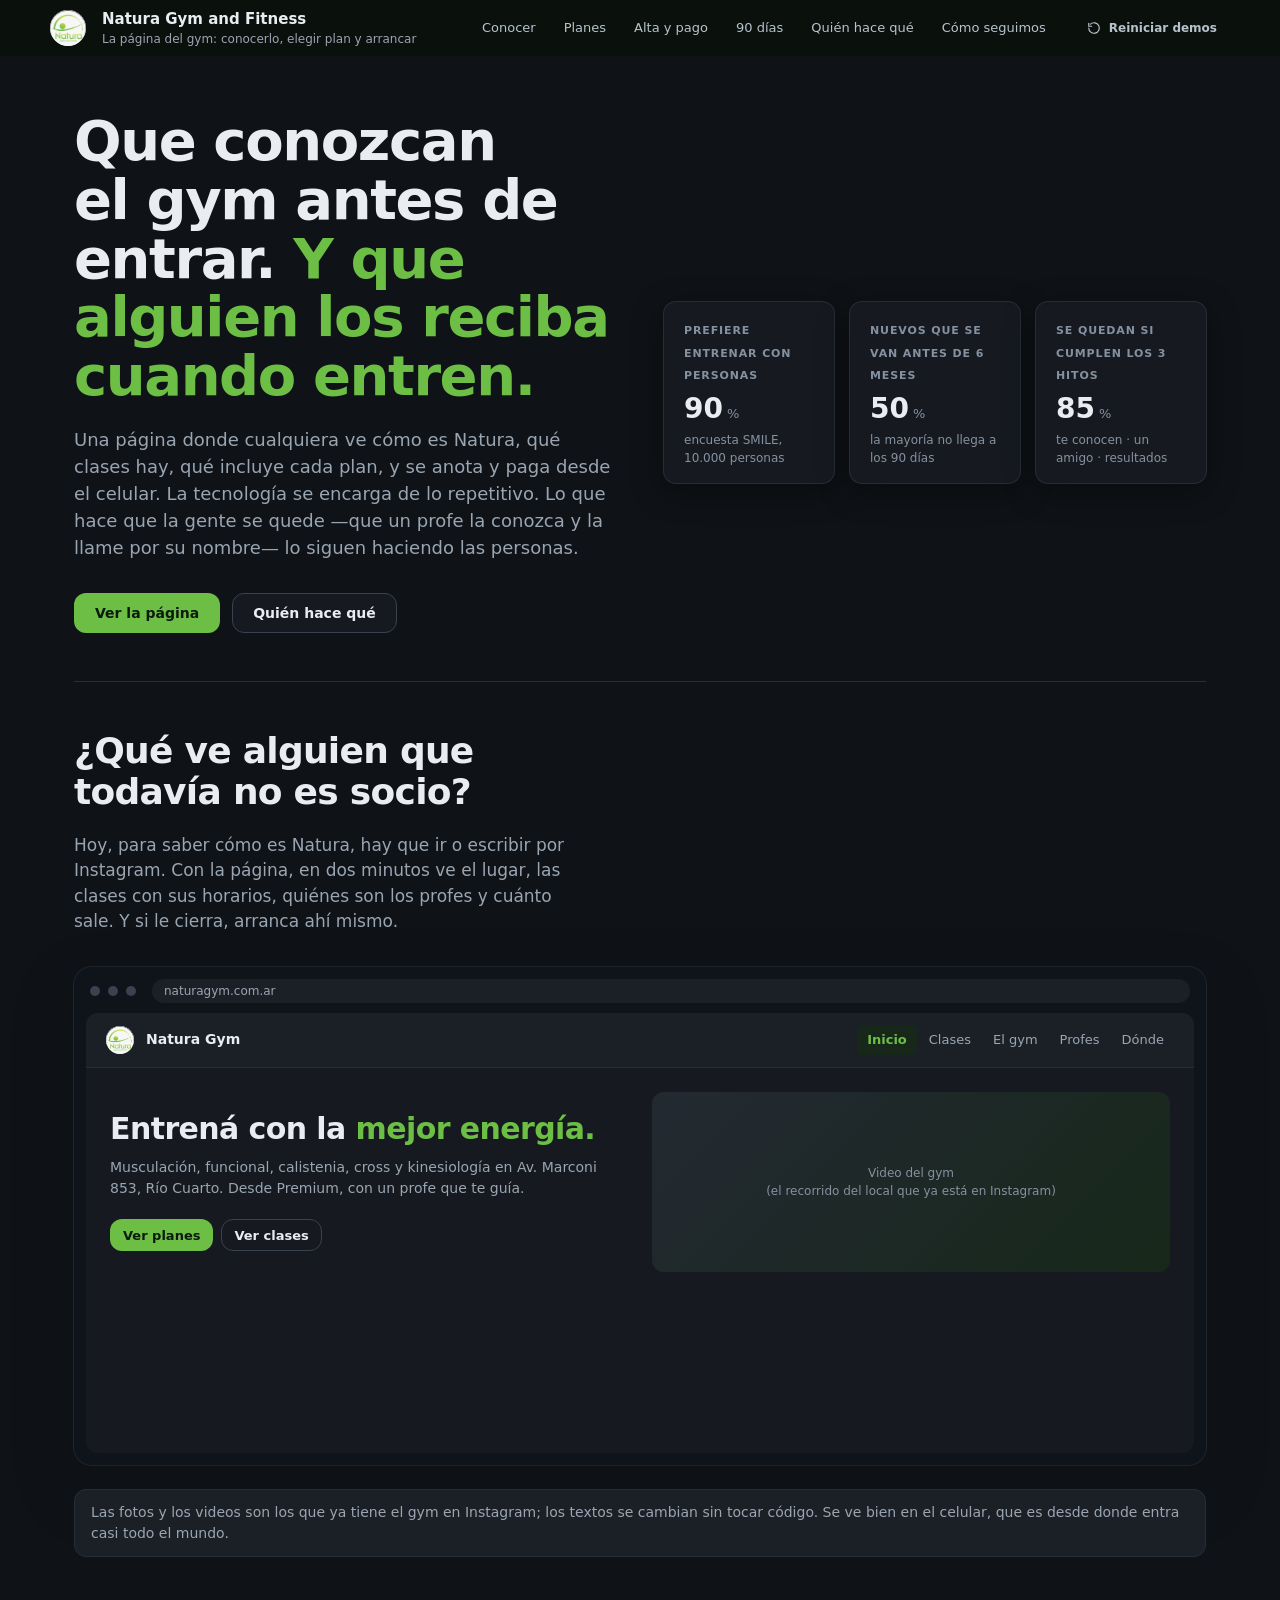
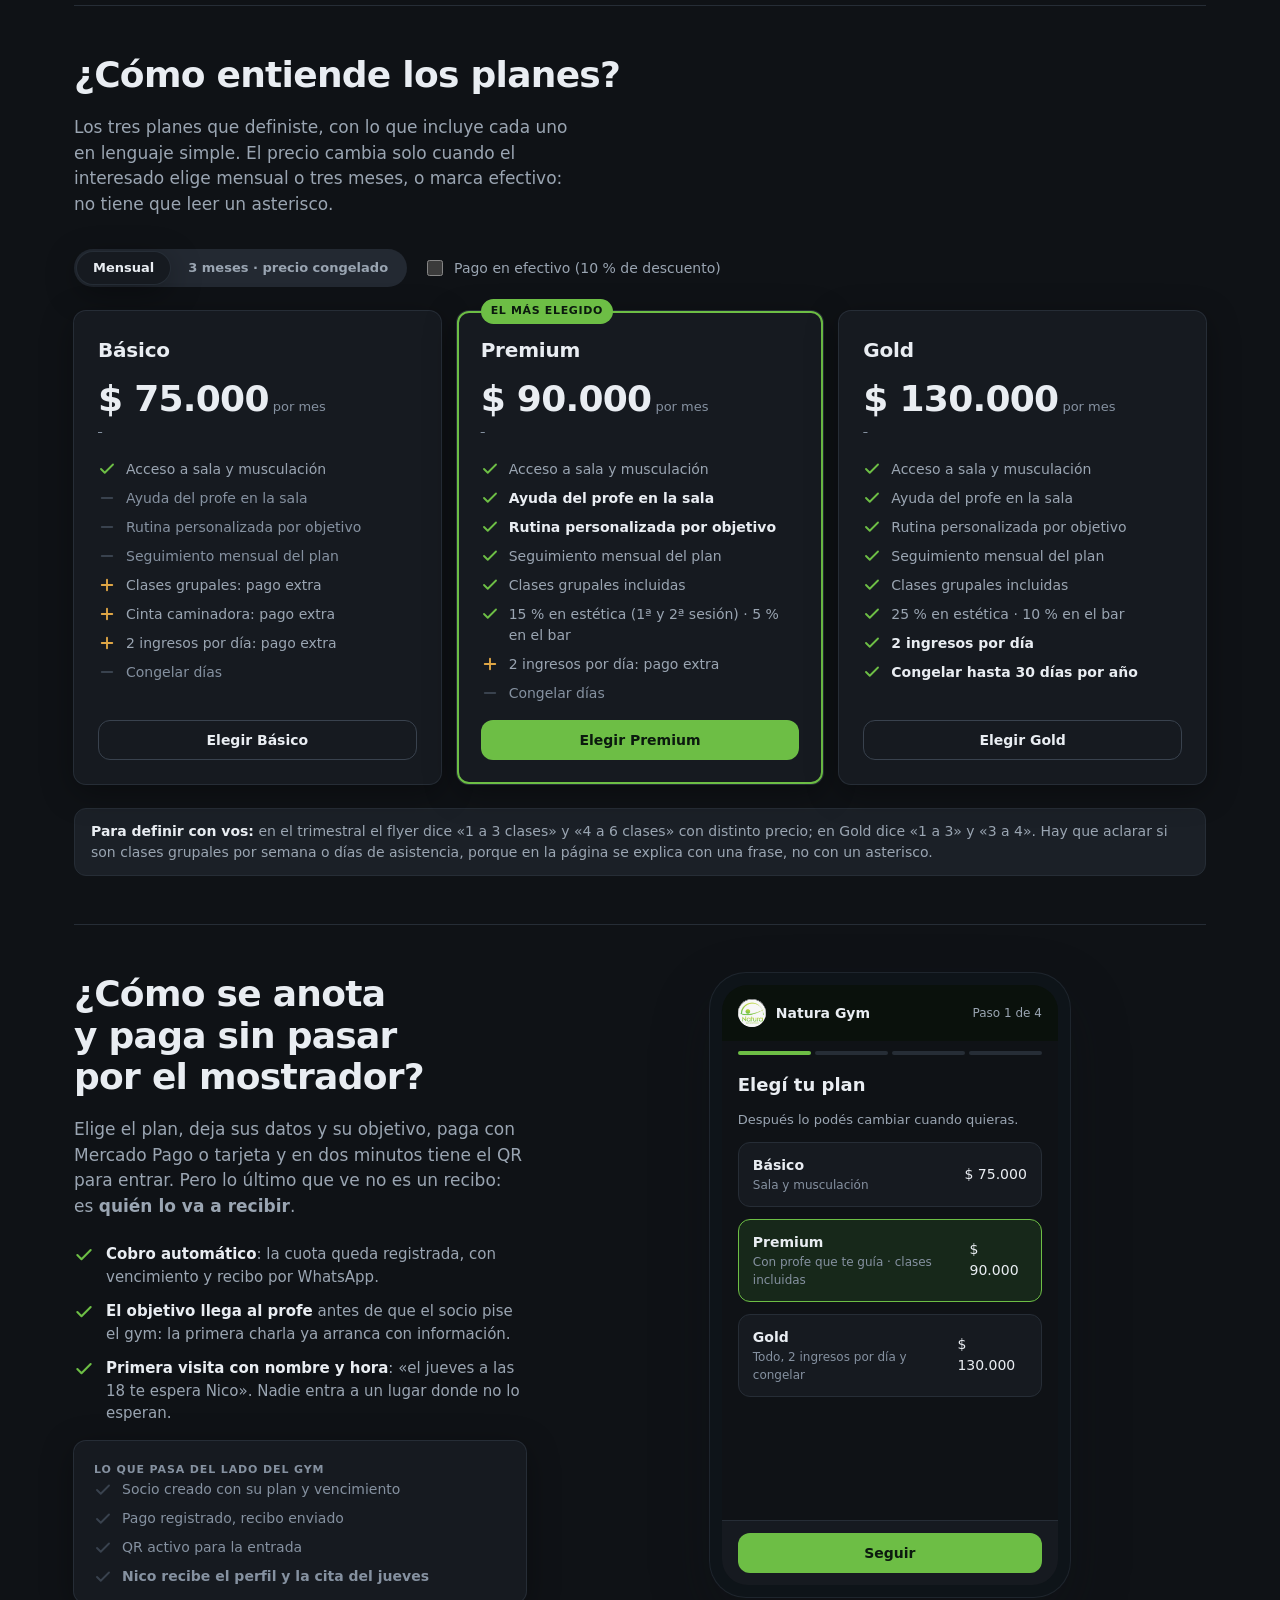
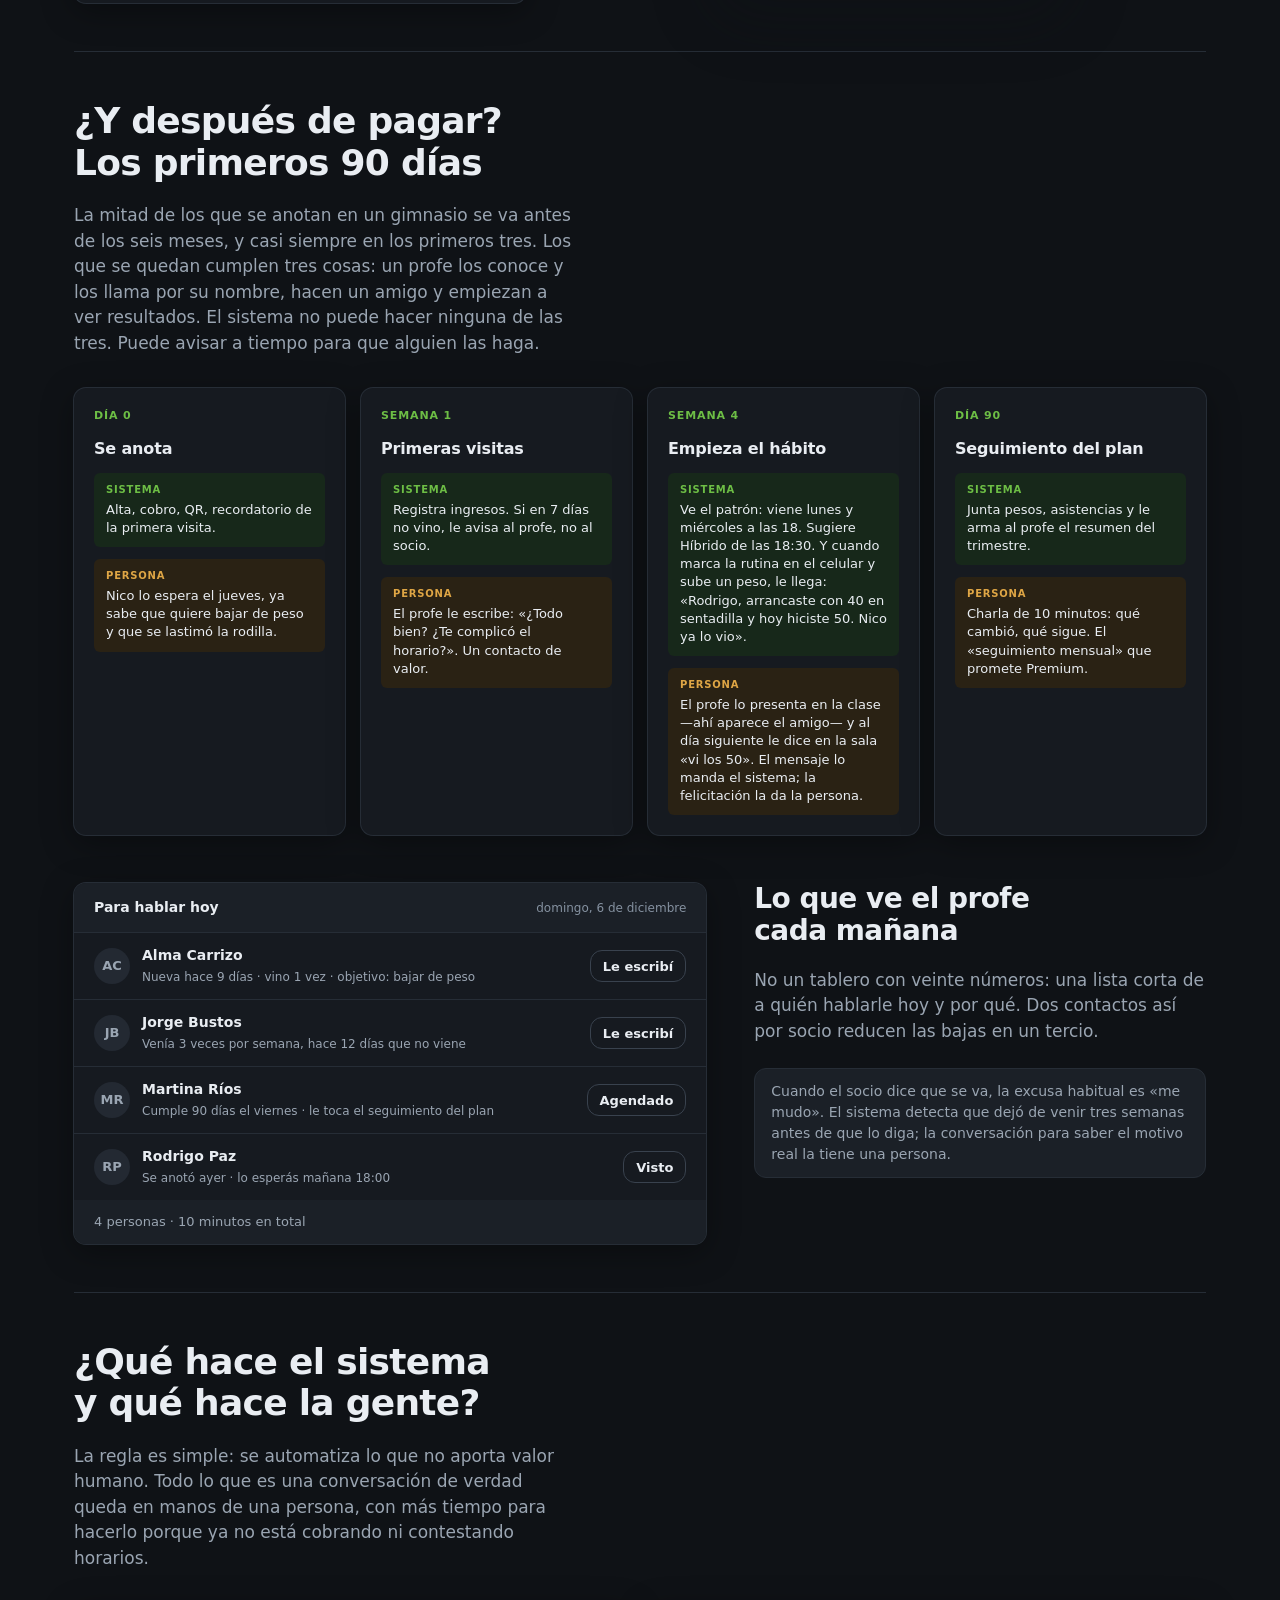
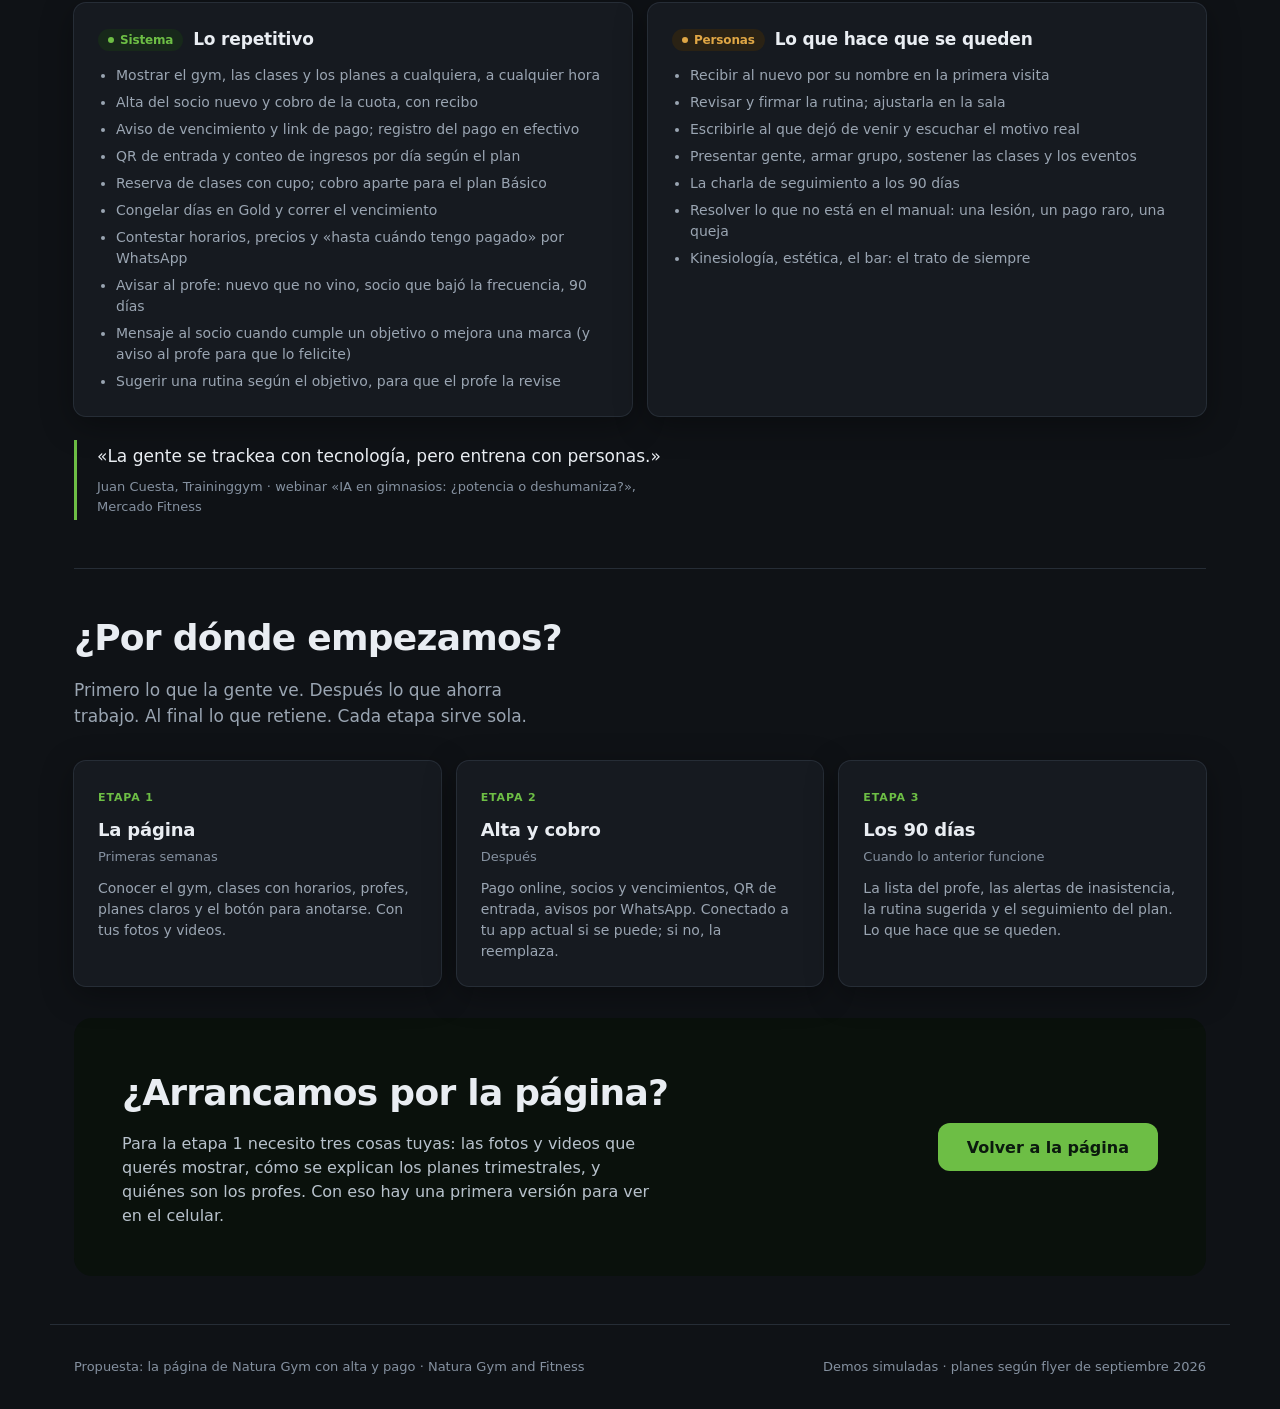
==== index.html @ 23d6705a "La página de Natura Gym Co-Authored-By: Claude Opus 5 <noreply@anthropic.com>" ====
﻿<!doctype html>
<html lang="es-AR">
<head>
<meta charset="utf-8">
<meta http-equiv="Content-Type" content="text/html; charset=utf-8">
<meta name="viewport" content="width=device-width,initial-scale=1">
<title>Natura Gym, la página</title>
<style>
:root{
  --fondo:#F3F5F7;--superficie:#FFFFFF;--superficie-2:#F8FAFB;--superficie-3:#EDF1F4;
  --borde:#E2E7EC;--borde-fuerte:#C8D1DA;
  --texto:#0E1419;--texto-2:#586371;--texto-3:#8A949F;
  --marca:#4E9E2A;--marca-fuerte:#3F8422;--sobre-marca:#FFFFFF;--marca-suave:#EAF4E3;
  --info:#245E9D;--info-suave:#E6EEF7;--alerta:#9A6508;--alerta-suave:#FBF2E1;--critico:#A93226;--critico-suave:#F9E7E5;
  --nav:#0F1A12;--nav-texto:#E9EDF2;
  --sombra:0 0 0 1px var(--borde),0 8px 32px rgba(14,20,25,.06);
  --r-chico:6px;--r:12px;--r-grande:18px;
  --fuente:"Segoe UI","Inter",system-ui,-apple-system,sans-serif;
  --mono:"Cascadia Code","Consolas",ui-monospace,monospace;
  --wa:#0B7A4A;--wa-burbuja:#DCF8C6;--wa-fondo:#ECE5DD;
  color-scheme:light;
}
@media (prefers-color-scheme:dark){:root:not([data-theme="light"]){
  --fondo:#0F1216;--superficie:#161A20;--superficie-2:#1B2027;--superficie-3:#232932;
  --borde:#262D36;--borde-fuerte:#39424E;--texto:#E9EDF2;--texto-2:#9AA5B2;--texto-3:#8591A0;
  --marca:#6DBE45;--marca-fuerte:#86CD60;--sobre-marca:#0B1A0E;--marca-suave:#17281A;--info:#5EA0E0;--info-suave:#152234;--alerta:#DFA645;--critico:#E0776D;
  --alerta-suave:#2A2214;--critico-suave:#2C1A18;--nav:#0A110C;
  --sombra:0 0 0 1px var(--borde),0 8px 32px rgba(0,0,0,.35);
  --wa-burbuja:#1F3A2A;--wa-fondo:#0B141A;color-scheme:dark;
}}
:root[data-theme="dark"]{
  --fondo:#0F1216;--superficie:#161A20;--superficie-2:#1B2027;--superficie-3:#232932;
  --borde:#262D36;--borde-fuerte:#39424E;--texto:#E9EDF2;--texto-2:#9AA5B2;--texto-3:#8591A0;
  --marca:#6DBE45;--marca-fuerte:#86CD60;--sobre-marca:#0B1A0E;--marca-suave:#17281A;--info:#5EA0E0;--info-suave:#152234;--alerta:#DFA645;--critico:#E0776D;
  --alerta-suave:#2A2214;--critico-suave:#2C1A18;--nav:#0A110C;
  --sombra:0 0 0 1px var(--borde),0 8px 32px rgba(0,0,0,.35);
  --wa-burbuja:#1F3A2A;--wa-fondo:#0B141A;color-scheme:dark;
}
*{box-sizing:border-box}
body{margin:0;background:var(--fondo);color:var(--texto);font:15px/1.5 var(--fuente);-webkit-font-smoothing:antialiased}
::selection{background:var(--marca-suave);color:var(--texto)}
*{scrollbar-width:thin;scrollbar-color:var(--borde-fuerte) transparent}
:focus-visible{outline:2px solid var(--marca);outline-offset:2px;border-radius:var(--r-chico)}
h1,h2,h3{margin:0;text-wrap:balance;letter-spacing:-.01em}
p{margin:0}
a{color:inherit}
button{font:inherit;color:inherit}
.num{font-variant-numeric:tabular-nums}
.rotulo{font-size:11px;font-weight:600;letter-spacing:.08em;text-transform:uppercase;color:var(--texto-3)}
@media(prefers-reduced-motion:reduce){*{transition:none!important;animation:none!important}}

/* ---- barra ---- */
.barra{position:sticky;top:env(safe-area-inset-top,0px);z-index:20;background:var(--nav);color:var(--nav-texto);padding:0 24px}
.barra-in{max-width:1180px;margin:0 auto;height:56px;display:flex;align-items:center;gap:16px}
.barra img{width:36px;height:36px;border-radius:999px;background:#fff}
.barra .quien{font-weight:600}
.barra .quien small{display:block;font-weight:400;font-size:12px;color:#9AA5B2}
.barra nav{margin-left:auto;display:flex;gap:4px}
.barra nav a{color:#B8C2CC;text-decoration:none;font-size:13px;padding:8px 12px;border-radius:var(--r-chico);transition:background 110ms,color 110ms}
.barra nav a:hover{background:rgba(255,255,255,.08);color:#fff}
.barra .reiniciar{height:32px;padding:0 12px;font-size:12px;color:#B8C2CC;margin-left:auto}
.barra nav+.reiniciar{margin-left:0}
.barra .reiniciar:hover{background:rgba(255,255,255,.08);color:#fff}
.barra .reiniciar svg{width:14px;height:14px}
@media(max-width:860px){.barra nav{display:none}}

/* ---- contenedor ---- */
.pagina{max-width:1180px;margin:0 auto;padding:0 24px}
@media(max-width:480px){.pagina{padding:0 16px}}
section{padding-block:48px;border-top:1px solid var(--borde)}
section:first-of-type{border-top:0}

/* ---- botones ---- */
.btn{display:inline-flex;align-items:center;justify-content:center;gap:8px;height:40px;padding:0 20px;border-radius:var(--r);font:600 14px var(--fuente);cursor:pointer;border:1px solid transparent;text-decoration:none;transition:background 110ms,border-color 110ms,transform 110ms}
.btn:active{transform:translateY(1px)}
.btn-primario{background:var(--marca);color:var(--sobre-marca)}
.btn-primario:hover{background:var(--marca-fuerte)}
.btn-secundario{background:var(--superficie);border-color:var(--borde-fuerte);color:var(--texto)}
.btn-secundario:hover{background:var(--superficie-3)}
.btn-secundario[aria-pressed="true"]{border-color:var(--marca);background:var(--marca-suave)}
.btn-fantasma{background:transparent;color:var(--texto-2)}
.btn-fantasma:hover{background:var(--superficie-3);color:var(--texto)}
.btn[disabled]{opacity:.5;cursor:not-allowed}
.btn svg{width:18px;height:18px}
.btn-chico{height:32px;padding:0 12px;font-size:13px}

/* ---- hero ---- */
.hero{display:grid;grid-template-columns:minmax(0,1fr) minmax(0,1fr);gap:48px;align-items:center;padding-block:56px 48px}
.hero h1{font-size:clamp(34px,4.6vw,56px);line-height:1.05;font-weight:700;letter-spacing:-.025em}
.hero h1 em{font-style:normal;color:var(--marca)}
.hero .bajada{font-size:18px;color:var(--texto-2);max-width:48ch;margin-top:20px}
.hero .acciones{display:flex;gap:12px;margin-top:32px;flex-wrap:wrap}
.kpis{display:grid;grid-template-columns:repeat(3,1fr);gap:16px;margin-top:40px}
.kpi{background:var(--superficie);border-radius:var(--r);box-shadow:var(--sombra);padding:16px 20px}
.kpi .v{font-size:28px;font-weight:600;line-height:1.1;margin-top:8px}
.kpi .v small{font-size:13px;font-weight:400;color:var(--texto-3);margin-left:4px}
.kpi .n{font-size:12px;color:var(--texto-3);margin-top:6px}
@media(max-width:980px){.hero{grid-template-columns:1fr}}
@media(max-width:560px){.kpis{grid-template-columns:1fr 1fr}.kpi:last-child{grid-column:1/-1}}

/* ---- pregunta / respuesta ---- */
.pregunta{display:grid;grid-template-columns:minmax(0,5fr) minmax(0,7fr);gap:48px;align-items:start}
.pregunta.invertida{grid-template-columns:minmax(0,7fr) minmax(0,5fr)}
.pregunta.invertida .texto{order:2}
.pregunta h2,.intro h2{font-size:clamp(26px,3vw,36px);line-height:1.15;font-weight:700;letter-spacing:-.02em}
.intro{max-width:60ch;margin-bottom:32px}
.pregunta .resp,.intro .resp{font-size:17px;color:var(--texto-2);margin-top:20px;max-width:46ch}
.pregunta .lista{list-style:none;padding:0;margin:24px 0 0;display:grid;gap:12px}
.pregunta .lista li{display:flex;gap:12px;align-items:flex-start;color:var(--texto-2);font-size:15px}
.pregunta .lista svg{flex:none;width:20px;height:20px;color:var(--marca);margin-top:2px}
.pregunta .lista b{color:var(--texto);font-weight:600}
.texto.sticky{position:sticky;top:80px}
.nota{margin-top:24px;padding:12px 16px;border-radius:var(--r);background:var(--superficie-2);border:1px solid var(--borde);font-size:14px;color:var(--texto-2)}
.nota b{color:var(--texto)}
@media(max-width:980px){.pregunta,.pregunta.invertida{grid-template-columns:1fr}.pregunta.invertida .texto{order:0}.texto.sticky{position:static}}

/* ---- badges ---- */
.badge{display:inline-flex;align-items:center;gap:6px;height:24px;padding:0 10px;border-radius:999px;font-size:12px;font-weight:600;white-space:nowrap}
.badge::before{content:"";width:6px;height:6px;border-radius:999px;background:currentColor}
.b-sistema{background:var(--marca-suave);color:var(--marca)}
.b-socio{background:var(--info-suave);color:var(--info)}
.b-profe{background:var(--superficie-3);color:var(--texto-2)}
.b-vos{background:var(--alerta-suave);color:var(--alerta)}

/* ---- tabla de tareas ---- */
.tareas{background:var(--superficie);border-radius:var(--r);box-shadow:var(--sombra);overflow:hidden}
.tareas table{width:100%;border-collapse:collapse;font-size:14px}
.tareas th{text-align:left;padding:12px 16px;background:var(--superficie-2);font-size:11px;font-weight:600;letter-spacing:.08em;text-transform:uppercase;color:var(--texto-3);border-bottom:1px solid var(--borde)}
.tareas td{padding:12px 16px;border-bottom:1px solid var(--borde);vertical-align:top}
.tareas tr:last-child td{border-bottom:0}
.tareas td:first-child{font-weight:600;color:var(--texto)}
.tareas td:first-child small{display:block;font-weight:400;color:var(--texto-3);font-size:12px;margin-top:2px}
.tareas td.como{color:var(--texto-2)}
.tareas tfoot td{background:var(--superficie-2);font-weight:600;color:var(--texto-2);font-size:13px}
.tareas tfoot .num{color:var(--marca);font-size:18px;margin-right:4px}
.leyenda{display:flex;flex-wrap:wrap;gap:8px;margin-top:16px}
@media(max-width:700px){.tareas .como{display:none}}

/* ---- tablet de la puerta ---- */
.tablet{background:#0E1419;border-radius:var(--r-grande);padding:14px;box-shadow:0 0 0 1px #1E252D,0 24px 60px rgba(14,20,25,.25);max-width:520px;margin:0 auto;width:100%}
.tablet .pant{background:var(--superficie);border-radius:var(--r);min-height:400px;display:flex;flex-direction:column;overflow:hidden}
.k-cab{display:flex;align-items:center;gap:12px;padding:16px 20px;border-bottom:1px solid var(--borde);background:var(--superficie-2)}
.k-cab img{width:32px;height:32px;border-radius:999px;background:#fff}
.k-cab b{font-size:14px}
.k-cab .hora{margin-left:auto;font-size:13px;color:var(--texto-3)}
.puerta{flex:1;display:flex;flex-direction:column;align-items:center;justify-content:center;text-align:center;padding:32px 24px;gap:12px;transition:background 180ms}
.puerta .ico{width:88px;height:88px;border-radius:999px;display:grid;place-items:center;background:var(--superficie-3);color:var(--texto-2);margin-bottom:8px}
.puerta .ico svg{width:40px;height:40px}
.puerta h3{font-size:24px;font-weight:600}
.puerta p{color:var(--texto-2);font-size:15px;max-width:34ch}
.puerta .estado{font-size:13px;font-weight:600;letter-spacing:.06em;text-transform:uppercase}
.puerta.ok{background:var(--marca-suave)}.puerta.ok .ico{background:var(--marca);color:var(--sobre-marca)}.puerta.ok .estado{color:var(--marca)}
.puerta.vencido{background:var(--alerta-suave)}.puerta.vencido .ico{background:var(--alerta);color:#fff}.puerta.vencido .estado{color:var(--alerta)}
.puerta.nuevo{background:var(--info-suave)}.puerta.nuevo .ico{background:var(--info);color:#fff}.puerta.nuevo .estado{color:var(--info)}
.puerta .qr{width:112px;height:112px;border-radius:var(--r-chico);background:#fff;padding:8px;box-shadow:var(--sombra)}
.puerta .qr svg{width:100%;height:100%;display:block}
.puerta .datos{display:flex;gap:16px;margin-top:8px;font-size:13px;color:var(--texto-2)}
.puerta .datos b{display:block;color:var(--texto);font-size:15px}
.simular{display:flex;flex-wrap:wrap;gap:8px;justify-content:center;margin-top:16px}
.simular .rotulo{width:100%;text-align:center;margin-bottom:4px}

/* ---- celular ---- */
.celu{width:100%;max-width:360px;margin:0 auto;background:#0E1419;border-radius:36px;padding:12px;box-shadow:0 0 0 1px #1E252D,0 24px 60px rgba(14,20,25,.25)}
.celu .pant{background:var(--wa-fondo);border-radius:26px;overflow:hidden;display:flex;flex-direction:column;height:560px}
.wa-cab{display:flex;align-items:center;gap:12px;padding:14px 16px;background:var(--wa);color:#fff}
.wa-cab img{width:36px;height:36px;border-radius:999px;background:#fff}
.wa-cab b{font-size:14px;display:block}
.wa-cab small{font-size:12px;opacity:.85}
.wa-chat{flex:1;overflow:auto;padding:16px 12px;display:flex;flex-direction:column;gap:8px;scroll-behavior:smooth}
.msg{max-width:84%;padding:8px 12px;border-radius:var(--r);font-size:14px;line-height:1.4;box-shadow:0 1px 1px rgba(0,0,0,.08);animation:entra 260ms ease-out;white-space:pre-line}
.msg.ellos{align-self:flex-start;background:var(--superficie);color:var(--texto);border-top-left-radius:4px}
.msg.yo{align-self:flex-end;background:var(--wa-burbuja);color:var(--texto);border-top-right-radius:4px}
.msg .hora{display:block;font-size:11px;color:var(--texto-3);text-align:right;margin-top:4px}
.msg .link{display:inline-block;margin-top:8px;padding:8px 12px;border-radius:var(--r-chico);background:var(--marca);color:var(--sobre-marca);font-weight:600;font-size:13px;text-decoration:none;cursor:pointer;border:0}
.msg .sistema{display:block;margin-top:8px;padding-top:8px;border-top:1px dashed var(--borde-fuerte);font-size:12px;color:var(--texto-3)}
.msg.fecha{align-self:center;background:var(--superficie-2);color:var(--texto-3);font-size:12px;padding:4px 10px;box-shadow:none}
.wa-pie{padding:12px;display:flex;flex-wrap:wrap;gap:6px;background:var(--superficie-2);border-top:1px solid var(--borde)}
.wa-pie .rotulo{width:100%}
.chip{height:30px;padding:0 12px;border-radius:999px;border:1px solid var(--borde-fuerte);background:var(--superficie);font-size:13px;cursor:pointer;transition:background 110ms,border-color 110ms}
.chip:hover{background:var(--superficie-3)}
.chip[disabled]{opacity:.45;cursor:default}
@keyframes entra{from{opacity:0;transform:translateY(6px)}to{opacity:1;transform:none}}
.escribiendo{align-self:flex-start;color:var(--texto-3);font-size:12px;padding:0 4px}

/* ---- panel "en el sistema" ---- */
.registro{margin-top:16px;background:var(--superficie);border-radius:var(--r);box-shadow:var(--sombra);padding:16px 20px;max-width:360px;margin-inline:auto}
.registro .rotulo{margin-bottom:8px}
.registro ul{list-style:none;margin:0;padding:0;display:grid;gap:8px;font-size:14px;color:var(--texto-3)}
.registro li{display:flex;gap:10px;align-items:center}
.registro li svg{width:18px;height:18px;flex:none;color:var(--borde-fuerte)}
.registro li.hecho{color:var(--texto)}
.registro li.hecho svg{color:var(--marca)}

/* ---- tarjetas ---- */
.tarjetas{display:grid;grid-template-columns:repeat(3,1fr);gap:16px}
.tarjeta{background:var(--superficie);border-radius:var(--r);box-shadow:var(--sombra);padding:24px;display:flex;flex-direction:column;gap:12px}
.tarjeta h3{font-size:17px;font-weight:600}
.tarjeta p{color:var(--texto-2);font-size:14px}
.tarjeta .rotulo{color:var(--marca)}
.tarjeta.recomendada{outline:2px solid var(--marca);outline-offset:-2px}
.tarjeta ul{margin:0;padding-left:18px;color:var(--texto-2);font-size:14px;display:grid;gap:6px}
@media(max-width:900px){.tarjetas{grid-template-columns:1fr}}

/* ---- alta (3 pasos) ---- */
.pasos{display:grid;grid-template-columns:repeat(3,1fr);gap:16px;counter-reset:paso}
.paso{background:var(--superficie);border-radius:var(--r);box-shadow:var(--sombra);padding:20px;position:relative}
.paso::before{counter-increment:paso;content:counter(paso);position:absolute;top:16px;right:16px;width:28px;height:28px;border-radius:999px;background:var(--marca-suave);color:var(--marca);font-weight:600;font-size:13px;display:grid;place-items:center}
.paso h3{font-size:16px;font-weight:600;padding-right:36px}
.paso p{color:var(--texto-2);font-size:14px;margin-top:8px}
.paso .mini{margin-top:16px;border:1px solid var(--borde);border-radius:var(--r-chico);background:var(--superficie-2);padding:12px;font-size:13px;display:grid;gap:6px}
.paso .campo{height:32px;border:1px solid var(--borde-fuerte);border-radius:var(--r-chico);background:var(--superficie);padding:0 10px;display:flex;align-items:center;color:var(--texto-3);font-size:12px}
.paso .campo b{color:var(--texto);font-weight:500}
.paso .opcion{display:flex;justify-content:space-between;padding:8px 10px;border:1px solid var(--borde);border-radius:var(--r-chico);background:var(--superficie)}
.paso .opcion.sel{border-color:var(--marca);background:var(--marca-suave)}
@media(max-width:900px){.pasos{grid-template-columns:1fr}}

/* ---- persona / dudas ---- */
.dos{display:grid;grid-template-columns:1fr 1fr;gap:16px}
.dos .tarjeta ul{padding-left:0;list-style:none}
.dos .tarjeta li{display:flex;gap:10px}
.dos .tarjeta li svg{width:18px;height:18px;flex:none;margin-top:2px}
.dos .tarjeta.si li svg{color:var(--marca)}
.dos .tarjeta.no li svg{color:var(--texto-3)}
.dudas{display:grid;grid-template-columns:repeat(2,1fr);gap:16px}
.duda{background:var(--superficie);border-radius:var(--r);box-shadow:var(--sombra);padding:20px 24px}
.duda h3{font-size:16px;font-weight:600}
.duda p{color:var(--texto-2);font-size:14px;margin-top:8px}
@media(max-width:800px){.dos,.dudas{grid-template-columns:1fr}}

/* ---- etapas + cierre ---- */
.etapas{display:grid;grid-template-columns:repeat(3,1fr);gap:16px}
.etapa{background:var(--superficie);border-radius:var(--r);box-shadow:var(--sombra);padding:24px}
.etapa .rotulo{color:var(--marca)}
.etapa h3{font-size:18px;font-weight:600;margin-top:8px}
.etapa .cuando{font-size:13px;color:var(--texto-3);margin-top:4px}
.etapa p{color:var(--texto-2);font-size:14px;margin-top:12px}
.cierre{margin-top:32px;background:var(--nav);color:var(--nav-texto);border-radius:var(--r-grande);padding:48px;display:grid;grid-template-columns:minmax(0,1fr) auto;gap:32px;align-items:center}
.cierre h2{font-size:clamp(26px,3vw,36px);font-weight:700;letter-spacing:-.02em}
.cierre p{color:#B8C2CC;margin-top:12px;max-width:52ch;font-size:16px}
.cierre .btn-primario{height:48px;padding:0 28px;font-size:16px}
@media(max-width:900px){.etapas{grid-template-columns:1fr}.cierre{grid-template-columns:1fr;padding:32px}}

footer.pagina{padding-block:32px;color:var(--texto-3);font-size:13px;display:flex;justify-content:space-between;flex-wrap:wrap;gap:8px;border-top:1px solid var(--borde)}

/* ---- navegador simulado ---- */
.nav-mock{background:#0E1419;border-radius:var(--r-grande);padding:12px;box-shadow:0 0 0 1px #1E252D,0 24px 60px rgba(14,20,25,.25)}
.nav-mock .barra-url{display:flex;align-items:center;gap:8px;padding:0 4px 10px}
.nav-mock .barra-url i{width:10px;height:10px;border-radius:999px;background:#39424E;display:block}
.nav-mock .barra-url span{margin-left:8px;flex:1;height:24px;border-radius:999px;background:#1B2027;color:#9AA5B2;font-size:12px;display:flex;align-items:center;padding:0 12px}
.nav-mock .pant{background:var(--superficie);border-radius:var(--r);overflow:hidden;min-height:440px;display:flex;flex-direction:column}
.sitio-cab{display:flex;align-items:center;gap:12px;padding:12px 20px;border-bottom:1px solid var(--borde);background:var(--superficie-2)}
.sitio-cab img{width:28px;height:28px;border-radius:999px;background:#fff}
.sitio-cab b{font-size:14px}
.sitio-cab .tabs{margin-left:auto;display:flex;gap:2px}
.sitio-cab .tabs button{height:30px;padding:0 10px;border:0;background:transparent;border-radius:var(--r-chico);font-size:13px;color:var(--texto-2);cursor:pointer;transition:background 110ms,color 110ms}
.sitio-cab .tabs button:hover{background:var(--superficie-3)}
.sitio-cab .tabs button[aria-selected="true"]{background:var(--marca-suave);color:var(--marca);font-weight:600}
.sitio-cuerpo{flex:1;padding:24px}
.sitio-cuerpo>[hidden]{display:none}
.s-portada{display:grid;grid-template-columns:minmax(0,1fr) minmax(0,1fr);gap:24px;align-items:center;height:100%}
.s-portada h3{font-size:30px;line-height:1.1;font-weight:700;letter-spacing:-.02em}
.s-portada h3 em{font-style:normal;color:var(--marca)}
.s-portada p{color:var(--texto-2);font-size:14px;margin-top:12px}
.s-portada .acc{display:flex;gap:8px;margin-top:20px;flex-wrap:wrap}
.foto{border-radius:var(--r);background:linear-gradient(135deg,var(--superficie-3),var(--marca-suave));min-height:180px;display:grid;place-items:center;color:var(--texto-3);font-size:12px;text-align:center;padding:16px}
.foto.chica{min-height:110px}
.s-grilla{display:grid;grid-template-columns:repeat(3,1fr);gap:12px}
.s-clase{background:var(--superficie-2);border:1px solid var(--borde);border-radius:var(--r);padding:12px}
.s-clase b{display:block;font-size:14px}
.s-clase small{display:block;color:var(--texto-3);font-size:12px;margin-top:4px}
.s-clase .foto{margin-bottom:10px}
.s-equipo{display:grid;grid-template-columns:repeat(3,1fr);gap:12px}
.s-equipo .p{display:flex;gap:12px;align-items:center;background:var(--superficie-2);border:1px solid var(--borde);border-radius:var(--r);padding:12px}
.s-equipo .p i{width:44px;height:44px;border-radius:999px;background:var(--marca-suave);color:var(--marca);display:grid;place-items:center;font-weight:700;font-style:normal;flex:none}
.s-equipo .p b{display:block;font-size:14px}.s-equipo .p small{color:var(--texto-3);font-size:12px}
.s-contacto{display:grid;grid-template-columns:1fr 1fr;gap:16px}
.s-contacto .foto{min-height:160px}
.s-contacto dl{margin:0;display:grid;grid-template-columns:auto 1fr;gap:8px 12px;font-size:14px}
.s-contacto dt{color:var(--texto-3)}.s-contacto dd{margin:0}
@media(max-width:700px){.s-portada,.s-grilla,.s-equipo,.s-contacto{grid-template-columns:1fr}}

/* ---- planes ---- */
.planes{display:grid;grid-template-columns:repeat(3,1fr);gap:16px}
.plan{background:var(--superficie);border-radius:var(--r);box-shadow:var(--sombra);padding:24px;display:flex;flex-direction:column;gap:16px;position:relative}
.plan.elegido{outline:2px solid var(--marca);outline-offset:-2px}
.plan .etq{position:absolute;top:-12px;left:24px;background:var(--marca);color:var(--sobre-marca);font-size:11px;font-weight:600;letter-spacing:.06em;text-transform:uppercase;padding:4px 10px;border-radius:999px}
.plan h3{font-size:20px;font-weight:600}
.plan .precio{font-size:36px;font-weight:600;line-height:1;letter-spacing:-.02em}
.plan .precio small{font-size:13px;font-weight:400;color:var(--texto-3);margin-left:4px;letter-spacing:0}
.plan .tachado{font-size:13px;color:var(--texto-3);text-decoration:line-through;margin-top:6px;min-height:20px}
.plan ul{list-style:none;margin:0;padding:0;display:grid;gap:8px;font-size:14px;color:var(--texto-2)}
.plan li{display:flex;gap:10px;align-items:flex-start}
.plan li svg{width:18px;height:18px;flex:none;margin-top:1px;color:var(--marca)}
.plan li.no{color:var(--texto-3)}.plan li.no svg{color:var(--borde-fuerte)}
.plan li.extra svg{color:var(--alerta)}
.plan li b{color:var(--texto);font-weight:600}
.plan .btn{margin-top:auto}
.seg{display:inline-flex;background:var(--superficie-3);border-radius:999px;padding:3px;gap:2px}
.seg button{height:32px;padding:0 16px;border:0;border-radius:999px;background:transparent;font-size:13px;font-weight:600;color:var(--texto-2);cursor:pointer;transition:background 110ms,color 110ms}
.seg button[aria-pressed="true"]{background:var(--superficie);color:var(--texto);box-shadow:var(--sombra)}
.planes-ctl{display:flex;gap:16px;align-items:center;flex-wrap:wrap;margin-bottom:24px}
.check{display:inline-flex;gap:8px;align-items:center;font-size:14px;color:var(--texto-2);cursor:pointer}
.check input{accent-color:var(--marca);width:16px;height:16px}
@media(max-width:900px){.planes{grid-template-columns:1fr}}

/* ---- alta en el celular ---- */
.celu .pant.app{background:var(--fondo);height:600px}
.app-cab{display:flex;align-items:center;gap:10px;padding:14px 16px;background:var(--nav);color:var(--nav-texto)}
.app-cab img{width:28px;height:28px;border-radius:999px;background:#fff}
.app-cab b{font-size:14px}
.app-cab small{margin-left:auto;font-size:12px;color:#9AA5B2}
.app-cuerpo{flex:1;overflow:auto;padding:16px;display:flex;flex-direction:column;gap:12px}
.app-cuerpo h4{font-size:18px;font-weight:600;margin:0}
.app-cuerpo p{font-size:13px;color:var(--texto-2)}
.app-cuerpo .opcion{display:flex;justify-content:space-between;align-items:center;padding:12px 14px;border:1px solid var(--borde);border-radius:var(--r);background:var(--superficie);cursor:pointer;font-size:14px;transition:border-color 110ms,background 110ms}
.app-cuerpo .opcion:hover{background:var(--superficie-3)}
.app-cuerpo .opcion.sel{border-color:var(--marca);background:var(--marca-suave)}
.app-cuerpo .opcion b{font-weight:600}
.app-cuerpo .opcion small{color:var(--texto-3);font-size:12px;display:block}
.app-cuerpo .campo{height:40px;border:1px solid var(--borde-fuerte);border-radius:var(--r-chico);background:var(--superficie);padding:0 12px;display:flex;align-items:center;font-size:14px;color:var(--texto)}
.app-cuerpo .campo span{color:var(--texto-3)}
.app-cuerpo .rotulo{margin-top:4px}
.app-pie{padding:12px 16px;background:var(--superficie);border-top:1px solid var(--borde);display:flex;gap:8px}
.app-pie .btn{flex:1}
.app-progreso{display:flex;gap:4px;padding:10px 16px 0;background:var(--fondo)}
.app-progreso i{flex:1;height:4px;border-radius:999px;background:var(--borde)}
.app-progreso i.on{background:var(--marca)}
.listo{text-align:center;display:flex;flex-direction:column;align-items:center;gap:12px;padding-top:12px}
.listo .ico{width:72px;height:72px;border-radius:999px;background:var(--marca);color:var(--sobre-marca);display:grid;place-items:center}
.listo .ico svg{width:34px;height:34px}
.listo .qr{width:120px;height:120px;border-radius:var(--r-chico);background:#fff;padding:8px;box-shadow:var(--sombra)}
.listo .qr svg{width:100%;height:100%;display:block}
.listo .persona{display:flex;gap:12px;align-items:center;text-align:left;background:var(--superficie);border-radius:var(--r);box-shadow:var(--sombra);padding:12px 14px;width:100%}
.listo .persona i{width:40px;height:40px;border-radius:999px;background:var(--marca-suave);color:var(--marca);display:grid;place-items:center;font-weight:700;font-style:normal;flex:none}
.listo .persona b{display:block;font-size:14px}.listo .persona small{font-size:12px;color:var(--texto-2)}

/* ---- 90 días ---- */
.linea90{display:grid;grid-template-columns:repeat(4,1fr);gap:16px;position:relative}
.hito{background:var(--superficie);border-radius:var(--r);box-shadow:var(--sombra);padding:20px;display:flex;flex-direction:column;gap:12px}
.hito .dia{font-size:11px;font-weight:600;letter-spacing:.08em;text-transform:uppercase;color:var(--marca)}
.hito h3{font-size:16px;font-weight:600}
.hito .bloque{border-radius:var(--r-chico);padding:10px 12px;font-size:13px;line-height:1.4}
.hito .bloque .rotulo{display:block;margin-bottom:4px;font-size:10px}
.hito .sis{background:var(--marca-suave);color:var(--texto)}.hito .sis .rotulo{color:var(--marca)}
.hito .hum{background:var(--alerta-suave);color:var(--texto)}.hito .hum .rotulo{color:var(--alerta)}
@media(max-width:1000px){.linea90{grid-template-columns:1fr 1fr}}
@media(max-width:600px){.linea90{grid-template-columns:1fr}}

/* ---- lista del profe ---- */
.profe-lista{background:var(--superficie);border-radius:var(--r);box-shadow:var(--sombra);overflow:hidden}
.profe-lista .cab{padding:14px 20px;border-bottom:1px solid var(--borde);background:var(--superficie-2);display:flex;align-items:center;gap:12px}
.profe-lista .cab b{font-size:14px}
.profe-lista .cab small{margin-left:auto;font-size:12px;color:var(--texto-3)}
.profe-lista ul{list-style:none;margin:0;padding:0}
.profe-lista li{display:flex;gap:12px;align-items:center;padding:12px 20px;border-bottom:1px solid var(--borde);font-size:14px}
.profe-lista li:last-child{border-bottom:0}
.profe-lista li i{width:36px;height:36px;border-radius:999px;background:var(--superficie-3);color:var(--texto-2);display:grid;place-items:center;font-weight:600;font-style:normal;flex:none;font-size:13px}
.profe-lista li .q{flex:1}
.profe-lista li .q b{display:block}
.profe-lista li .q small{color:var(--texto-2);font-size:12px}
.profe-lista li .btn-chico{flex:none}
.profe-lista li.hecho{opacity:.55}
.profe-lista li.hecho .btn-chico{visibility:hidden}
.profe-lista .pie{padding:12px 20px;background:var(--superficie-2);font-size:13px;color:var(--texto-2)}

/* ---- comparación humano / sistema ---- */
.reparto{display:grid;grid-template-columns:1fr 1fr;gap:16px}
.reparto .tarjeta h3{display:flex;gap:10px;align-items:center}
.reparto .tarjeta h3 .badge{height:22px}
@media(max-width:800px){.reparto{grid-template-columns:1fr}}
.cita{border-left:3px solid var(--marca);padding:4px 0 4px 20px;margin-top:24px;font-size:17px;color:var(--texto);max-width:56ch}
.cita small{display:block;font-size:13px;color:var(--texto-3);margin-top:8px}

/* ---- celular (≤ 700) ---- */
@media(max-width:700px){
  .barra{padding:0 16px}
  .barra .quien small{display:none}
  .barra .reiniciar span{display:none}
  .hero{padding-block:32px 24px;gap:24px}
  .hero .bajada{font-size:16px}
  .kpis{margin-top:0}
  .kpi .v{font-size:24px}
  section{padding-block:32px}
  .pregunta,.pregunta.invertida{gap:24px}
  .nav-mock{padding:8px;border-radius:var(--r)}
  .nav-mock .barra-url{display:none}
  .sitio-cab{padding:10px 12px;flex-wrap:wrap;gap:8px}
  .sitio-cab .tabs{margin-left:0;width:100%;overflow-x:auto;scrollbar-width:none;-webkit-overflow-scrolling:touch}
  .sitio-cab .tabs::-webkit-scrollbar{display:none}
  .sitio-cab .tabs button{flex:none}
  .sitio-cuerpo{padding:16px}
  .s-portada h3{font-size:24px}
  .planes-ctl{gap:12px}
  .seg button{padding:0 12px;font-size:12px}
  .plan .precio{font-size:30px}
  .celu{max-width:100%;border-radius:24px;padding:8px}
  .celu .pant.app{height:520px;border-radius:18px}
  .profe-lista li{flex-wrap:wrap}
  .profe-lista li .q{min-width:0;flex:1 1 160px}
  .profe-lista li .q small{white-space:normal}
  .cita{font-size:15px}
  .cierre{padding:24px}
  .cierre .btn-primario{width:100%}
}
</style>
</head>
<body>

<header class="barra">
  <div class="barra-in">
    <img id="logo" src="[data-uri]" alt="">
    <div class="quien">Natura Gym and Fitness<small>La página del gym: conocerlo, elegir plan y arrancar</small></div>
    <nav>
      <a href="#conocer">Conocer</a><a href="#planes">Planes</a><a href="#alta">Alta y pago</a><a href="#dias">90 días</a><a href="#reparto">Quién hace qué</a><a href="#seguimos">Cómo seguimos</a>
    </nav>
    <button class="btn btn-fantasma reiniciar" id="reiniciar" type="button" title="Vuelve todas las demos al inicio">
      <svg viewBox="0 0 24 24" fill="none" stroke="currentColor" stroke-width="2" stroke-linecap="round" stroke-linejoin="round"><path d="M3 12a9 9 0 1 0 3-6.7"/><path d="M3 4v5h5"/></svg>
      <span>Reiniciar demos</span>
    </button>
  </div>
</header>

<main class="pagina">

<!-- ================= PORTADA ================= -->
<section class="hero">
  <div>
    <h1>Que conozcan el gym antes de entrar. <em>Y que alguien los reciba cuando entren.</em></h1>
    <p class="bajada">Una página donde cualquiera ve cómo es Natura, qué clases hay, qué incluye cada plan, y se anota y paga desde el celular. La tecnología se encarga de lo repetitivo. Lo que hace que la gente se quede —que un profe la conozca y la llame por su nombre— lo siguen haciendo las personas.</p>
    <div class="acciones">
      <a class="btn btn-primario" href="#conocer">Ver la página</a>
      <a class="btn btn-secundario" href="#reparto">Quién hace qué</a>
    </div>
  </div>
  <div class="kpis">
    <div class="kpi"><span class="rotulo">Prefiere entrenar con personas</span><div class="v num">90<small>%</small></div><div class="n">encuesta SMILE, 10.000 personas</div></div>
    <div class="kpi"><span class="rotulo">Nuevos que se van antes de 6 meses</span><div class="v num">50<small>%</small></div><div class="n">la mayoría no llega a los 90 días</div></div>
    <div class="kpi"><span class="rotulo">Se quedan si cumplen los 3 hitos</span><div class="v num">85<small>%</small></div><div class="n">te conocen · un amigo · resultados</div></div>
  </div>
</section>

<!-- ================= CONOCER ================= -->
<section id="conocer">
  <div class="intro">
    <h2>¿Qué ve alguien que todavía no es socio?</h2>
    <p class="resp">Hoy, para saber cómo es Natura, hay que ir o escribir por Instagram. Con la página, en dos minutos ve el lugar, las clases con sus horarios, quiénes son los profes y cuánto sale. Y si le cierra, arranca ahí mismo.</p>
  </div>
  <div class="nav-mock">
    <div class="barra-url"><i></i><i></i><i></i><span>naturagym.com.ar</span></div>
    <div class="pant">
      <div class="sitio-cab">
        <img class="logo-copia" alt=""><b>Natura Gym</b>
        <div class="tabs" role="tablist">
          <button role="tab" data-tab="inicio" aria-selected="true">Inicio</button>
          <button role="tab" data-tab="clases">Clases</button>
          <button role="tab" data-tab="gym">El gym</button>
          <button role="tab" data-tab="equipo">Profes</button>
          <button role="tab" data-tab="contacto">Dónde</button>
        </div>
      </div>
      <div class="sitio-cuerpo">
        <div data-panel="inicio">
          <div class="s-portada">
            <div>
              <h3>Entrená con la <em>mejor energía.</em></h3>
              <p>Musculación, funcional, calistenia, cross y kinesiología en Av. Marconi 853, Río Cuarto. Desde Premium, con un profe que te guía.</p>
              <div class="acc"><a class="btn btn-primario btn-chico" href="#planes">Ver planes</a><button class="btn btn-secundario btn-chico" data-ir="clases" type="button">Ver clases</button></div>
            </div>
            <div class="foto">Video del gym<br>(el recorrido del local que ya está en Instagram)</div>
          </div>
        </div>
        <div data-panel="clases" hidden>
          <div class="s-grilla">
            <div class="s-clase"><div class="foto chica">reel de la clase</div><b>Cross Training</b><small>Lun · Mié · Vie · 06:30 y 18:00</small></div>
            <div class="s-clase"><div class="foto chica">reel de la clase</div><b>Calistenia</b><small>Todos los días · 09:30, 14:30, 16:00 y 18:00</small></div>
            <div class="s-clase"><div class="foto chica">reel de la clase</div><b>Natura Senior</b><small>Mar · Jue · 10:00</small></div>
            <div class="s-clase"><div class="foto chica">reel de la clase</div><b>Cross Funcional</b><small>Lun · Mié · Vie · 17:30</small></div>
            <div class="s-clase"><div class="foto chica">reel de la clase</div><b>Híbrido</b><small>Lun · Mié · Vie · 18:30</small></div>
            <div class="s-clase"><div class="foto chica">reel de la clase</div><b>Aero Box</b><small>Lun · Mié · Vie · 19:30 · recreativo</small></div>
          </div>
        </div>
        <div data-panel="gym" hidden>
          <div class="s-grilla">
            <div class="foto">Sala de musculación</div>
            <div class="foto">Sala de funcional</div>
            <div class="foto">Recepción y bar</div>
            <div class="foto">Kinesiología</div>
            <div class="foto">Estética</div>
            <div class="foto">Martes Comunidad · Natura Fest</div>
          </div>
        </div>
        <div data-panel="equipo" hidden>
          <div class="s-equipo">
            <div class="p"><i>N</i><div><b>Nico</b><small>Musculación y fuerza · te arma la rutina</small></div></div>
            <div class="p"><i>L</i><div><b>Lucía</b><small>Funcional y Aero Box</small></div></div>
            <div class="p"><i>M</i><div><b>Matías</b><small>Cross Training y Calistenia</small></div></div>
            <div class="p"><i>V</i><div><b>Valeria</b><small>Natura Senior</small></div></div>
            <div class="p"><i>K</i><div><b>Kinesiología</b><small>Turnos al 358 413 5318</small></div></div>
            <div class="p"><i>+</i><div><b>Y el dueño</b><small>que está en el gym todos los días</small></div></div>
          </div>
          <p class="nota" style="margin-top:16px">Nombres de ejemplo. La idea es que el que entra por primera vez ya sepa a quién va a ver.</p>
        </div>
        <div data-panel="contacto" hidden>
          <div class="s-contacto">
            <div class="foto">Mapa · Av. Marconi 853</div>
            <dl>
              <dt>Horario</dt><dd>Lunes a viernes 6:30 a 22:00 · sábados 11:00 a 13:30</dd>
              <dt>WhatsApp</dt><dd>358 572 5645</dd>
              <dt>Instagram</dt><dd>@naturagym.riocuarto</dd>
              <dt>Convenios</dt><dd>Sancor Seguros · AGEC · Naranja X</dd>
            </dl>
          </div>
        </div>
      </div>
    </div>
  </div>
  <p class="nota">Las fotos y los videos son los que ya tiene el gym en Instagram; los textos se cambian sin tocar código. Se ve bien en el celular, que es desde donde entra casi todo el mundo.</p>
</section>

<!-- ================= PLANES ================= -->
<section id="planes">
  <div class="intro">
    <h2>¿Cómo entiende los planes?</h2>
    <p class="resp">Los tres planes que definiste, con lo que incluye cada uno en lenguaje simple. El precio cambia solo cuando el interesado elige mensual o tres meses, o marca efectivo: no tiene que leer un asterisco.</p>
  </div>
  <div class="planes-ctl">
    <div class="seg" id="seg-periodo"><button type="button" data-per="mensual" aria-pressed="true">Mensual</button><button type="button" data-per="tri">3 meses · precio congelado</button></div>
    <label class="check"><input type="checkbox" id="efectivo"> Pago en efectivo (10 % de descuento)</label>
  </div>
  <div class="planes" id="planes-grid"></div>
  <p class="nota"><b>Para definir con vos:</b> en el trimestral el flyer dice «1 a 3 clases» y «4 a 6 clases» con distinto precio; en Gold dice «1 a 3» y «3 a 4». Hay que aclarar si son clases grupales por semana o días de asistencia, porque en la página se explica con una frase, no con un asterisco.</p>
</section>

<!-- ================= ALTA Y PAGO ================= -->
<section id="alta" class="pregunta">
  <div class="texto sticky">
    <h2>¿Cómo se anota y paga sin pasar por el mostrador?</h2>
    <p class="resp">Elige el plan, deja sus datos y su objetivo, paga con Mercado Pago o tarjeta y en dos minutos tiene el QR para entrar. Pero lo último que ve no es un recibo: es <b>quién lo va a recibir</b>.</p>
    <ul class="lista">
      <li><svg viewBox="0 0 24 24" fill="none" stroke="currentColor" stroke-width="2.5" stroke-linecap="round" stroke-linejoin="round"><path d="M20 6L9 17l-5-5"/></svg><span><b>Cobro automático</b>: la cuota queda registrada, con vencimiento y recibo por WhatsApp.</span></li>
      <li><svg viewBox="0 0 24 24" fill="none" stroke="currentColor" stroke-width="2.5" stroke-linecap="round" stroke-linejoin="round"><path d="M20 6L9 17l-5-5"/></svg><span><b>El objetivo llega al profe</b> antes de que el socio pise el gym: la primera charla ya arranca con información.</span></li>
      <li><svg viewBox="0 0 24 24" fill="none" stroke="currentColor" stroke-width="2.5" stroke-linecap="round" stroke-linejoin="round"><path d="M20 6L9 17l-5-5"/></svg><span><b>Primera visita con nombre y hora</b>: «el jueves a las 18 te espera Nico». Nadie entra a un lugar donde no lo esperan.</span></li>
    </ul>
    <div class="registro" id="a-registro" style="margin-inline:0;max-width:none">
      <span class="rotulo">Lo que pasa del lado del gym</span>
      <ul>
        <li data-k="socio"><svg viewBox="0 0 24 24" fill="none" stroke="currentColor" stroke-width="2.5" stroke-linecap="round" stroke-linejoin="round"><path d="M20 6L9 17l-5-5"/></svg>Socio creado con su plan y vencimiento</li>
        <li data-k="pago"><svg viewBox="0 0 24 24" fill="none" stroke="currentColor" stroke-width="2.5" stroke-linecap="round" stroke-linejoin="round"><path d="M20 6L9 17l-5-5"/></svg>Pago registrado, recibo enviado</li>
        <li data-k="qr"><svg viewBox="0 0 24 24" fill="none" stroke="currentColor" stroke-width="2.5" stroke-linecap="round" stroke-linejoin="round"><path d="M20 6L9 17l-5-5"/></svg>QR activo para la entrada</li>
        <li data-k="profe"><svg viewBox="0 0 24 24" fill="none" stroke="currentColor" stroke-width="2.5" stroke-linecap="round" stroke-linejoin="round"><path d="M20 6L9 17l-5-5"/></svg><b>Nico recibe el perfil y la cita del jueves</b></li>
      </ul>
    </div>
  </div>
  <div>
    <div class="celu">
      <div class="pant app">
        <div class="app-cab"><img class="logo-copia" alt=""><b>Natura Gym</b><small id="a-paso-txt">Paso 1 de 4</small></div>
        <div class="app-progreso" id="a-progreso"><i class="on"></i><i></i><i></i><i></i></div>
        <div class="app-cuerpo" id="a-cuerpo"></div>
        <div class="app-pie" id="a-pie"></div>
      </div>
    </div>
  </div>
</section>

<!-- ================= 90 DÍAS ================= -->
<section id="dias">
  <div class="intro">
    <h2>¿Y después de pagar? Los primeros 90 días</h2>
    <p class="resp">La mitad de los que se anotan en un gimnasio se va antes de los seis meses, y casi siempre en los primeros tres. Los que se quedan cumplen tres cosas: un profe los conoce y los llama por su nombre, hacen un amigo y empiezan a ver resultados. El sistema no puede hacer ninguna de las tres. Puede avisar a tiempo para que alguien las haga.</p>
  </div>
  <div class="linea90">
    <div class="hito">
      <span class="dia">Día 0</span><h3>Se anota</h3>
      <div class="bloque sis"><span class="rotulo">Sistema</span>Alta, cobro, QR, recordatorio de la primera visita.</div>
      <div class="bloque hum"><span class="rotulo">Persona</span>Nico lo espera el jueves, ya sabe que quiere bajar de peso y que se lastimó la rodilla.</div>
    </div>
    <div class="hito">
      <span class="dia">Semana 1</span><h3>Primeras visitas</h3>
      <div class="bloque sis"><span class="rotulo">Sistema</span>Registra ingresos. Si en 7 días no vino, le avisa al profe, no al socio.</div>
      <div class="bloque hum"><span class="rotulo">Persona</span>El profe le escribe: «¿Todo bien? ¿Te complicó el horario?». Un contacto de valor.</div>
    </div>
    <div class="hito">
      <span class="dia">Semana 4</span><h3>Empieza el hábito</h3>
      <div class="bloque sis"><span class="rotulo">Sistema</span>Ve el patrón: viene lunes y miércoles a las 18. Sugiere Híbrido de las 18:30. Y cuando marca la rutina en el celular y sube un peso, le llega: «Rodrigo, arrancaste con 40 en sentadilla y hoy hiciste 50. Nico ya lo vio».</div>
      <div class="bloque hum"><span class="rotulo">Persona</span>El profe lo presenta en la clase —ahí aparece el amigo— y al día siguiente le dice en la sala «vi los 50». El mensaje lo manda el sistema; la felicitación la da la persona.</div>
    </div>
    <div class="hito">
      <span class="dia">Día 90</span><h3>Seguimiento del plan</h3>
      <div class="bloque sis"><span class="rotulo">Sistema</span>Junta pesos, asistencias y le arma al profe el resumen del trimestre.</div>
      <div class="bloque hum"><span class="rotulo">Persona</span>Charla de 10 minutos: qué cambió, qué sigue. El «seguimiento mensual» que promete Premium.</div>
    </div>
  </div>

  <div class="pregunta invertida" style="margin-top:48px">
    <div class="texto">
      <h2 style="font-size:clamp(22px,2.4vw,28px)">Lo que ve el profe cada mañana</h2>
      <p class="resp">No un tablero con veinte números: una lista corta de a quién hablarle hoy y por qué. Dos contactos así por socio reducen las bajas en un tercio.</p>
      <p class="nota">Cuando el socio dice que se va, la excusa habitual es «me mudo». El sistema detecta que dejó de venir tres semanas antes de que lo diga; la conversación para saber el motivo real la tiene una persona.</p>
    </div>
    <div>
      <div class="profe-lista">
        <div class="cab"><b>Para hablar hoy</b><small id="p-fecha"></small></div>
        <ul id="p-lista">
          <li><i>AC</i><div class="q"><b>Alma Carrizo</b><small>Nueva hace 9 días · vino 1 vez · objetivo: bajar de peso</small></div><button class="btn btn-secundario btn-chico" type="button">Le escribí</button></li>
          <li><i>JB</i><div class="q"><b>Jorge Bustos</b><small>Venía 3 veces por semana, hace 12 días que no viene</small></div><button class="btn btn-secundario btn-chico" type="button">Le escribí</button></li>
          <li><i>MR</i><div class="q"><b>Martina Ríos</b><small>Cumple 90 días el viernes · le toca el seguimiento del plan</small></div><button class="btn btn-secundario btn-chico" type="button">Agendado</button></li>
          <li><i>RP</i><div class="q"><b>Rodrigo Paz</b><small>Se anotó ayer · lo esperás mañana 18:00</small></div><button class="btn btn-secundario btn-chico" type="button">Visto</button></li>
        </ul>
        <div class="pie" id="p-pie">4 personas · 10 minutos en total</div>
      </div>
    </div>
  </div>
</section>

<!-- ================= REPARTO ================= -->
<section id="reparto">
  <div class="intro">
    <h2>¿Qué hace el sistema y qué hace la gente?</h2>
    <p class="resp">La regla es simple: se automatiza lo que no aporta valor humano. Todo lo que es una conversación de verdad queda en manos de una persona, con más tiempo para hacerlo porque ya no está cobrando ni contestando horarios.</p>
  </div>
  <div class="reparto">
    <div class="tarjeta">
      <h3><span class="badge b-sistema">Sistema</span> Lo repetitivo</h3>
      <ul>
        <li>Mostrar el gym, las clases y los planes a cualquiera, a cualquier hora</li>
        <li>Alta del socio nuevo y cobro de la cuota, con recibo</li>
        <li>Aviso de vencimiento y link de pago; registro del pago en efectivo</li>
        <li>QR de entrada y conteo de ingresos por día según el plan</li>
        <li>Reserva de clases con cupo; cobro aparte para el plan Básico</li>
        <li>Congelar días en Gold y correr el vencimiento</li>
        <li>Contestar horarios, precios y «hasta cuándo tengo pagado» por WhatsApp</li>
        <li>Avisar al profe: nuevo que no vino, socio que bajó la frecuencia, 90 días</li>
        <li>Mensaje al socio cuando cumple un objetivo o mejora una marca (y aviso al profe para que lo felicite)</li>
        <li>Sugerir una rutina según el objetivo, para que el profe la revise</li>
      </ul>
    </div>
    <div class="tarjeta">
      <h3><span class="badge b-vos">Personas</span> Lo que hace que se queden</h3>
      <ul>
        <li>Recibir al nuevo por su nombre en la primera visita</li>
        <li>Revisar y firmar la rutina; ajustarla en la sala</li>
        <li>Escribirle al que dejó de venir y escuchar el motivo real</li>
        <li>Presentar gente, armar grupo, sostener las clases y los eventos</li>
        <li>La charla de seguimiento a los 90 días</li>
        <li>Resolver lo que no está en el manual: una lesión, un pago raro, una queja</li>
        <li>Kinesiología, estética, el bar: el trato de siempre</li>
      </ul>
    </div>
  </div>
  <p class="cita">«La gente se trackea con tecnología, pero entrena con personas.»<small>Juan Cuesta, Traininggym · webinar «IA en gimnasios: ¿potencia o deshumaniza?», Mercado Fitness</small></p>
</section>

<!-- ================= ETAPAS / CIERRE ================= -->
<section id="seguimos">
  <div class="intro">
    <h2>¿Por dónde empezamos?</h2>
    <p class="resp">Primero lo que la gente ve. Después lo que ahorra trabajo. Al final lo que retiene. Cada etapa sirve sola.</p>
  </div>
  <div class="etapas">
    <div class="etapa"><span class="rotulo">Etapa 1</span><h3>La página</h3><div class="cuando">Primeras semanas</div><p>Conocer el gym, clases con horarios, profes, planes claros y el botón para anotarse. Con tus fotos y videos.</p></div>
    <div class="etapa"><span class="rotulo">Etapa 2</span><h3>Alta y cobro</h3><div class="cuando">Después</div><p>Pago online, socios y vencimientos, QR de entrada, avisos por WhatsApp. Conectado a tu app actual si se puede; si no, la reemplaza.</p></div>
    <div class="etapa"><span class="rotulo">Etapa 3</span><h3>Los 90 días</h3><div class="cuando">Cuando lo anterior funcione</div><p>La lista del profe, las alertas de inasistencia, la rutina sugerida y el seguimiento del plan. Lo que hace que se queden.</p></div>
  </div>
  <div class="cierre">
    <div>
      <h2>¿Arrancamos por la página?</h2>
      <p>Para la etapa 1 necesito tres cosas tuyas: las fotos y videos que querés mostrar, cómo se explican los planes trimestrales, y quiénes son los profes. Con eso hay una primera versión para ver en el celular.</p>
    </div>
    <a class="btn btn-primario" href="#conocer">Volver a la página</a>
  </div>
</section>

</main>

<footer class="pagina">
  <span>Propuesta: la página de Natura Gym con alta y pago · Natura Gym and Fitness</span>
  <span>Demos simuladas · planes según flyer de septiembre 2026</span>
</footer>

<script>
(function(){
const params=new URLSearchParams(location.search);
const tema=params.get('tema');
document.documentElement.setAttribute('data-theme',tema==='light'?'light':'dark');
const $=(s,r=document)=>r.querySelector(s);
const $$=(s,r=document)=>[...r.querySelectorAll(s)];
const logo=$('#logo').getAttribute('src');
$$('.logo-copia').forEach(i=>i.src=logo);
const svgOk='<svg viewBox="0 0 24 24" fill="none" stroke="currentColor" stroke-width="2.5" stroke-linecap="round" stroke-linejoin="round"><path d="M20 6L9 17l-5-5"/></svg>';
const svgNo='<svg viewBox="0 0 24 24" fill="none" stroke="currentColor" stroke-width="2.5" stroke-linecap="round" stroke-linejoin="round"><path d="M5 12h14"/></svg>';
const svgExtra='<svg viewBox="0 0 24 24" fill="none" stroke="currentColor" stroke-width="2.5" stroke-linecap="round" stroke-linejoin="round"><path d="M12 5v14M5 12h14"/></svg>';
const pesos=n=>'$ '+n.toLocaleString('es-AR');
function qrFalso(){let c='';const n=21;for(let y=0;y<n;y++)for(let x=0;x<n;x++){const esq=(x<7&&y<7)||(x>n-8&&y<7)||(x<7&&y>n-8);let on;if(esq){const lx=x<7?x:x-(n-7),ly=y<7?y:y-(n-7);on=lx===0||lx===6||ly===0||ly===6||(lx>1&&lx<5&&ly>1&&ly<5);}else on=((x*7+y*13+x*y)%5)<2;if(on)c+=`<rect x="${x}" y="${y}" width="1" height="1"/>`;}return `<svg viewBox="0 0 21 21" fill="#0E1419">${c}</svg>`;}

/* ================= SITIO (tabs) ================= */
function tab(k){
  $$('[role="tab"]').forEach(b=>b.setAttribute('aria-selected',b.dataset.tab===k));
  $$('[data-panel]').forEach(p=>p.hidden=p.dataset.panel!==k);
}
$$('[role="tab"]').forEach(b=>b.onclick=()=>tab(b.dataset.tab));
$$('[data-ir]').forEach(b=>b.onclick=()=>tab(b.dataset.ir));

/* ================= PLANES ================= */
const PLANES=[
  {n:'Básico',mensual:75000,tri:58000,triNota:'1 a 3 clases · $ 63.000 con 4 a 6',
   items:[['si','Acceso a sala y musculación'],['no','Ayuda del profe en la sala'],['no','Rutina personalizada por objetivo'],['no','Seguimiento mensual del plan'],['extra','Clases grupales: pago extra'],['extra','Cinta caminadora: pago extra'],['extra','2 ingresos por día: pago extra'],['no','Congelar días']]},
  {n:'Premium',mensual:90000,tri:75000,triNota:'1 a 3 clases · $ 80.000 con 4 a 6',elegido:true,
   items:[['si','Acceso a sala y musculación'],['si','<b>Ayuda del profe en la sala</b>'],['si','<b>Rutina personalizada por objetivo</b>'],['si','Seguimiento mensual del plan'],['si','Clases grupales incluidas'],['si','15 % en estética (1ª y 2ª sesión) · 5 % en el bar'],['extra','2 ingresos por día: pago extra'],['no','Congelar días']]},
  {n:'Gold',mensual:130000,tri:115000,triNota:'1 a 3 clases · $ 120.000 con 3 a 4',
   items:[['si','Acceso a sala y musculación'],['si','Ayuda del profe en la sala'],['si','Rutina personalizada por objetivo'],['si','Seguimiento mensual del plan'],['si','Clases grupales incluidas'],['si','25 % en estética · 10 % en el bar'],['si','<b>2 ingresos por día</b>'],['si','<b>Congelar hasta 30 días por año</b>']]},
];
let periodo='mensual';
function planes(){
  const ef=$('#efectivo').checked;
  $('#planes-grid').innerHTML=PLANES.map(p=>{
    const base=periodo==='mensual'?p.mensual:p.tri;
    const precio=ef?Math.round(base*0.9):base;
    return `<div class="plan ${p.elegido?'elegido':''}">
      ${p.elegido?'<span class="etq">El más elegido</span>':''}
      <h3>${p.n}</h3>
      <div><div class="precio num">${pesos(precio)}<small>por mes</small></div>
      <div class="tachado">${ef?pesos(base)+' sin descuento':(periodo==='tri'?p.triNota:'&nbsp;')}</div></div>
      <ul>${p.items.map(([k,t])=>`<li class="${k}">${k==='si'?svgOk:k==='no'?svgNo:svgExtra}<span>${t}</span></li>`).join('')}</ul>
      <a class="btn ${p.elegido?'btn-primario':'btn-secundario'}" href="#alta">Elegir ${p.n}</a>
    </div>`;
  }).join('');
}
$$('#seg-periodo button').forEach(b=>b.onclick=()=>{periodo=b.dataset.per;$$('#seg-periodo button').forEach(x=>x.setAttribute('aria-pressed',x===b));planes();});
$('#efectivo').onchange=planes;

/* ================= ALTA ================= */
const aCuerpo=$('#a-cuerpo'),aPie=$('#a-pie');
let alta={paso:1,plan:'Premium',obj:'Bajar de peso'};
function marcar(k){const li=$(`#a-registro [data-k="${k}"]`);if(li)li.classList.add('hecho');}
function altaPaso(n){
  alta.paso=n;
  $('#a-paso-txt').textContent=n<=4?`Paso ${n} de 4`:'Listo';
  $$('#a-progreso i').forEach((i,k)=>i.classList.toggle('on',k<n));
  aCuerpo.scrollTop=0;
  if(n===1){
    aCuerpo.innerHTML=`<h4>Elegí tu plan</h4><p>Después lo podés cambiar cuando quieras.</p>`+
      PLANES.map(p=>`<div class="opcion ${p.n===alta.plan?'sel':''}" data-plan="${p.n}"><div><b>${p.n}</b><small>${p.n==='Básico'?'Sala y musculación':p.n==='Premium'?'Con profe que te guía · clases incluidas':'Todo, 2 ingresos por día y congelar'}</small></div><span class="num">${pesos(p.mensual)}</span></div>`).join('');
    $$('[data-plan]').forEach(o=>o.onclick=()=>{alta.plan=o.dataset.plan;$$('[data-plan]').forEach(x=>x.classList.toggle('sel',x===o));});
    aPie.innerHTML='<button class="btn btn-primario" type="button" id="a-sig">Seguir</button>';
  }
  if(n===2){
    aCuerpo.innerHTML=`<h4>Contanos de vos</h4><p>Esto lo lee tu profe antes de conocerte.</p>
      <span class="rotulo">Nombre</span><div class="campo">Rodrigo Paz</div>
      <span class="rotulo">Celular</span><div class="campo">358 512 3456</div>
      <span class="rotulo">¿Qué querés lograr?</span>`+
      ['Bajar de peso','Ganar fuerza','Moverme y sentirme mejor','Volver después de una lesión'].map(o=>`<div class="opcion ${o===alta.obj?'sel':''}" data-obj="${o}"><b>${o}</b></div>`).join('')+
      `<span class="rotulo">¿Alguna lesión o molestia?</span><div class="campo">Rodilla derecha, hace un año</div>`;
    $$('[data-obj]').forEach(o=>o.onclick=()=>{alta.obj=o.dataset.obj;$$('[data-obj]').forEach(x=>x.classList.toggle('sel',x===o));});
    aPie.innerHTML='<button class="btn btn-secundario" type="button" id="a-atras">Atrás</button><button class="btn btn-primario" type="button" id="a-sig">Seguir</button>';
  }
  if(n===3){
    const p=PLANES.find(x=>x.n===alta.plan);
    aCuerpo.innerHTML=`<h4>Pagá el primer mes</h4><p>Plan ${p.n} · <b class="num">${pesos(p.mensual)}</b>. El mes que viene te avisamos por WhatsApp y pagás desde ahí.</p>
      <div class="opcion sel"><div><b>Mercado Pago</b><small>Dinero en cuenta o tarjeta</small></div></div>
      <div class="opcion"><div><b>Tarjeta de crédito o débito</b><small>Visa · Mastercard · Naranja X</small></div></div>
      <div class="opcion"><div><b>Efectivo en el gym</b><small>10 % de descuento · lo pagás en tu primera visita</small></div></div>`;
    aPie.innerHTML='<button class="btn btn-secundario" type="button" id="a-atras">Atrás</button><button class="btn btn-primario" type="button" id="a-pagar">Pagar</button>';
    $('#a-pagar').onclick=()=>{$('#a-pagar').disabled=true;$('#a-pagar').textContent='Procesando…';setTimeout(()=>{marcar('socio');marcar('pago');altaPaso(4);},1100);};
  }
  if(n===4){
    aCuerpo.innerHTML=`<div class="listo"><div class="ico">${svgOk}</div><h4>¡Bienvenido a Natura, Rodrigo!</h4><p>Este QR abre la puerta. También te lo mandamos por WhatsApp.</p><div class="qr">${qrFalso()}</div>
      <div class="persona"><i>N</i><div><b>El jueves a las 18 te espera Nico</b><small>Ya sabe que querés bajar de peso y lo de la rodilla. Va a armar tu rutina con vos.</small></div></div>
      <p>Si el jueves no podés, respondé el WhatsApp y lo cambiamos.</p></div>`;
    aPie.innerHTML='<button class="btn btn-secundario" type="button" id="a-otra">Ver de nuevo</button>';
    setTimeout(()=>marcar('qr'),300);setTimeout(()=>marcar('profe'),900);
    $('#a-otra').onclick=altaInicio;
  }
  const sig=$('#a-sig');if(sig)sig.onclick=()=>altaPaso(n+1);
  const atras=$('#a-atras');if(atras)atras.onclick=()=>altaPaso(n-1);
}
function altaInicio(){alta={paso:1,plan:'Premium',obj:'Bajar de peso'};$$('#a-registro li').forEach(l=>l.classList.remove('hecho'));altaPaso(1);}

/* ================= LISTA DEL PROFE ================= */
function profeInicio(){
  const d=new Date();$('#p-fecha').textContent=d.toLocaleDateString('es-AR',{weekday:'long',day:'numeric',month:'long'});
  $$('#p-lista li').forEach(li=>{li.classList.remove('hecho');const b=$('button',li);b.onclick=()=>{li.classList.add('hecho');const q=$$('#p-lista li:not(.hecho)').length;$('#p-pie').textContent=q?`${q} ${q===1?'persona':'personas'} · ${q*2.5|0} minutos`:'Listo por hoy. Mañana el sistema arma otra lista.';};});
  $('#p-pie').textContent='4 personas · 10 minutos en total';
}

/* ================= reinicio ================= */
function reiniciar(){tab('inicio');periodo='mensual';$$('#seg-periodo button').forEach(x=>x.setAttribute('aria-pressed',x.dataset.per==='mensual'));$('#efectivo').checked=false;planes();altaInicio();profeInicio();}
$('#reiniciar').onclick=()=>{reiniciar();window.scrollTo({top:0,behavior:'smooth'});};
reiniciar();
})();
</script>
</body>
</html>
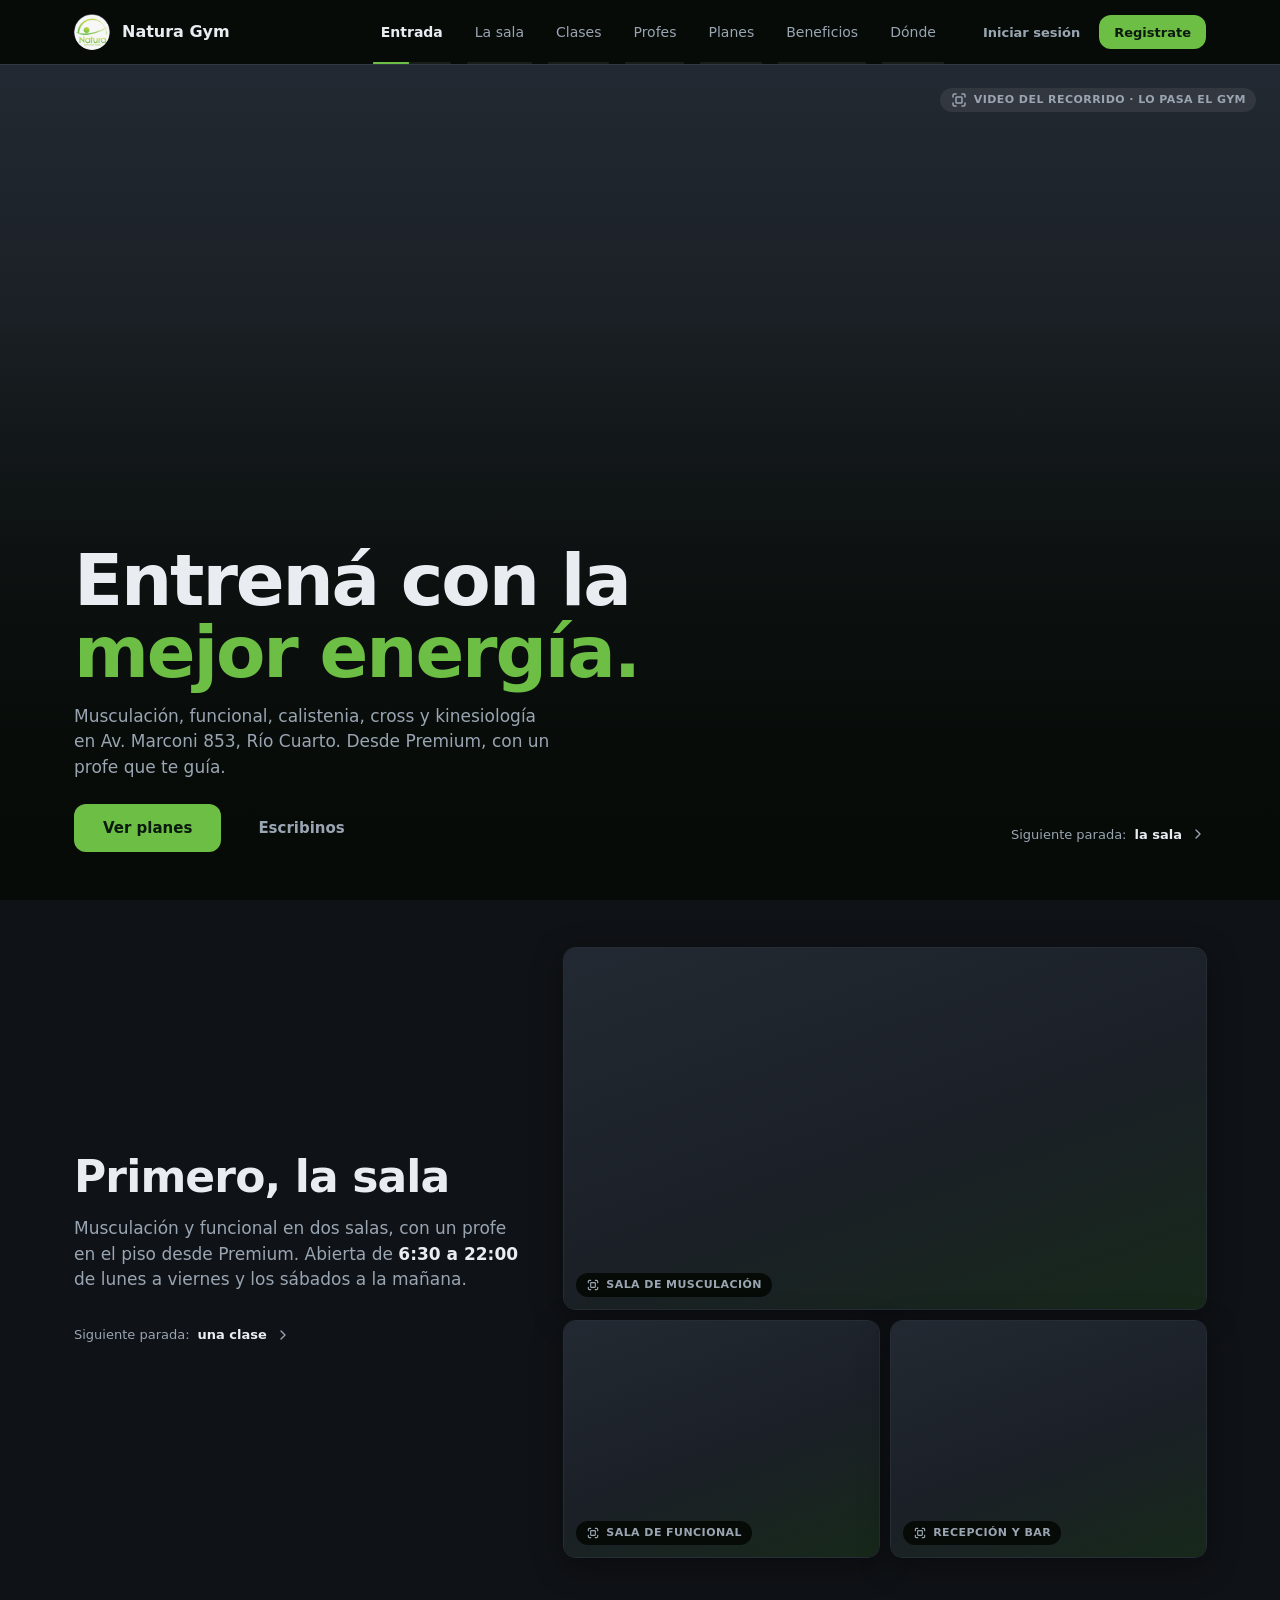
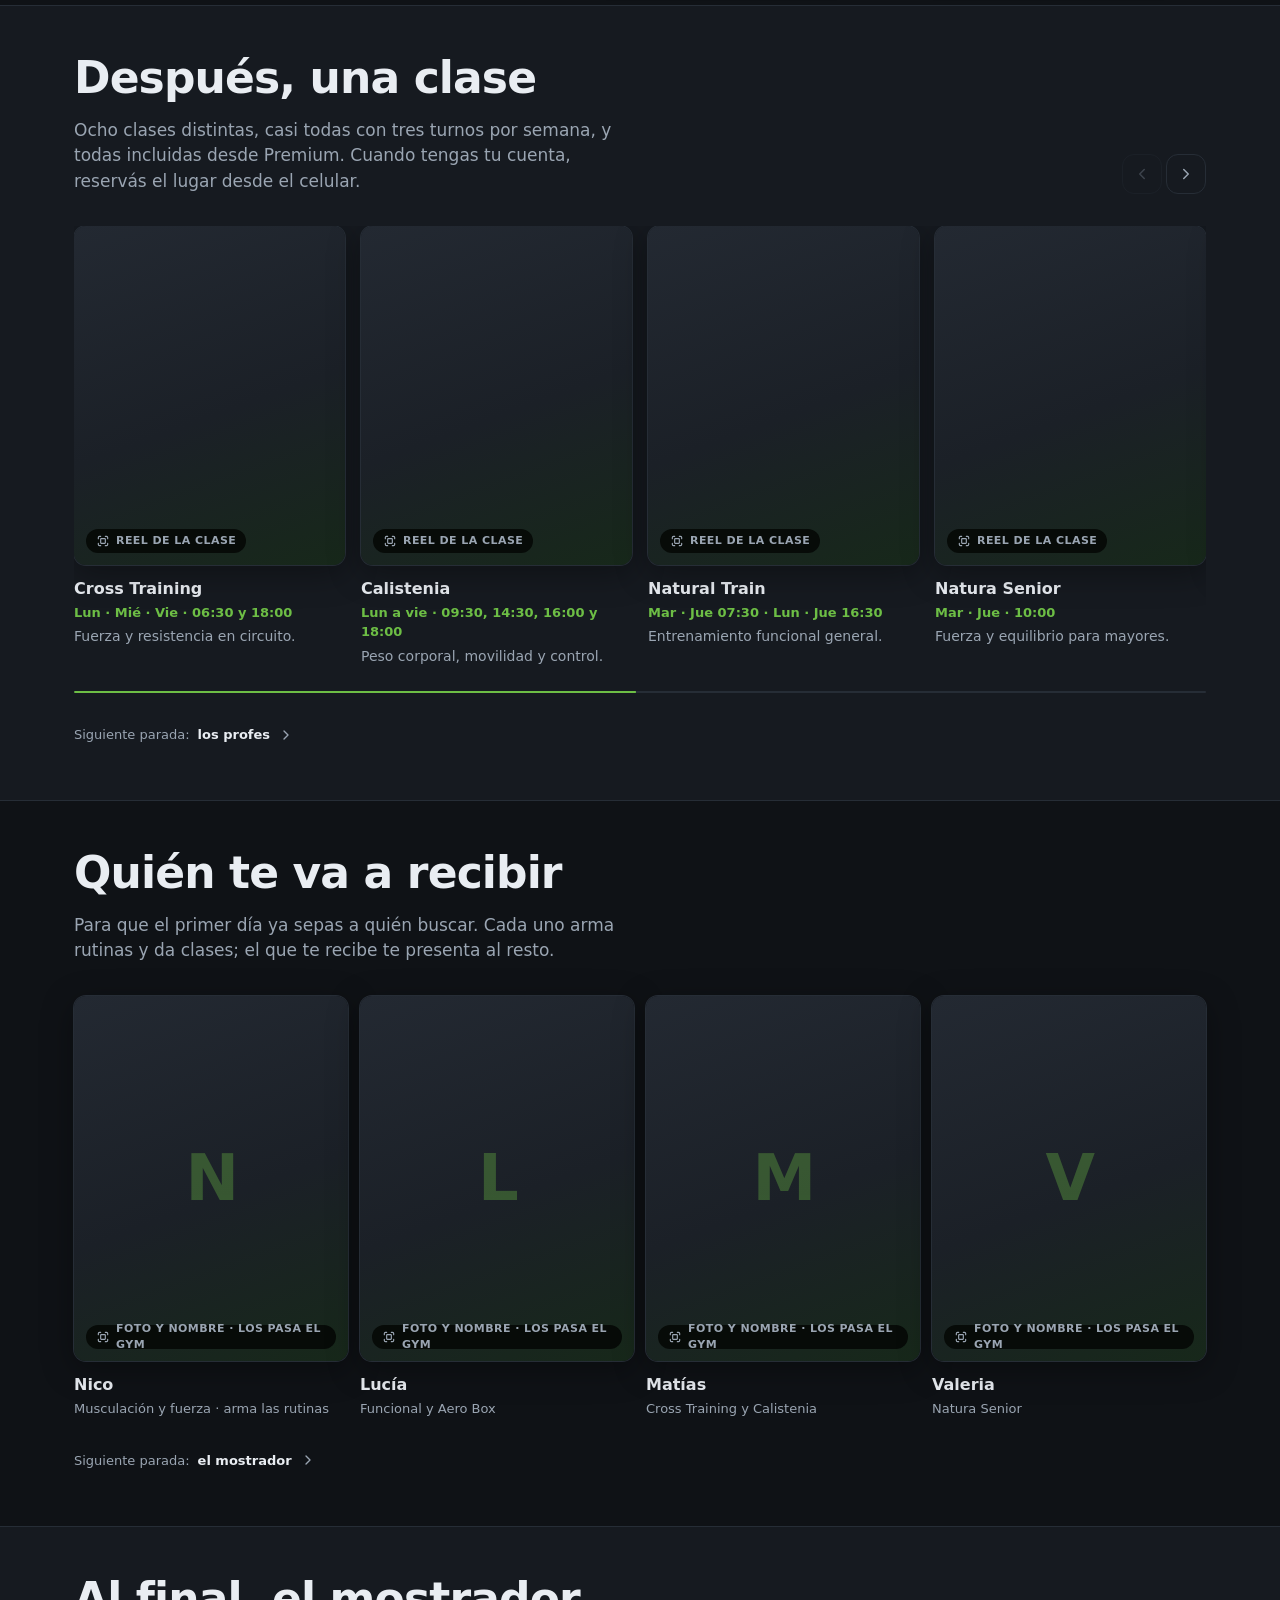
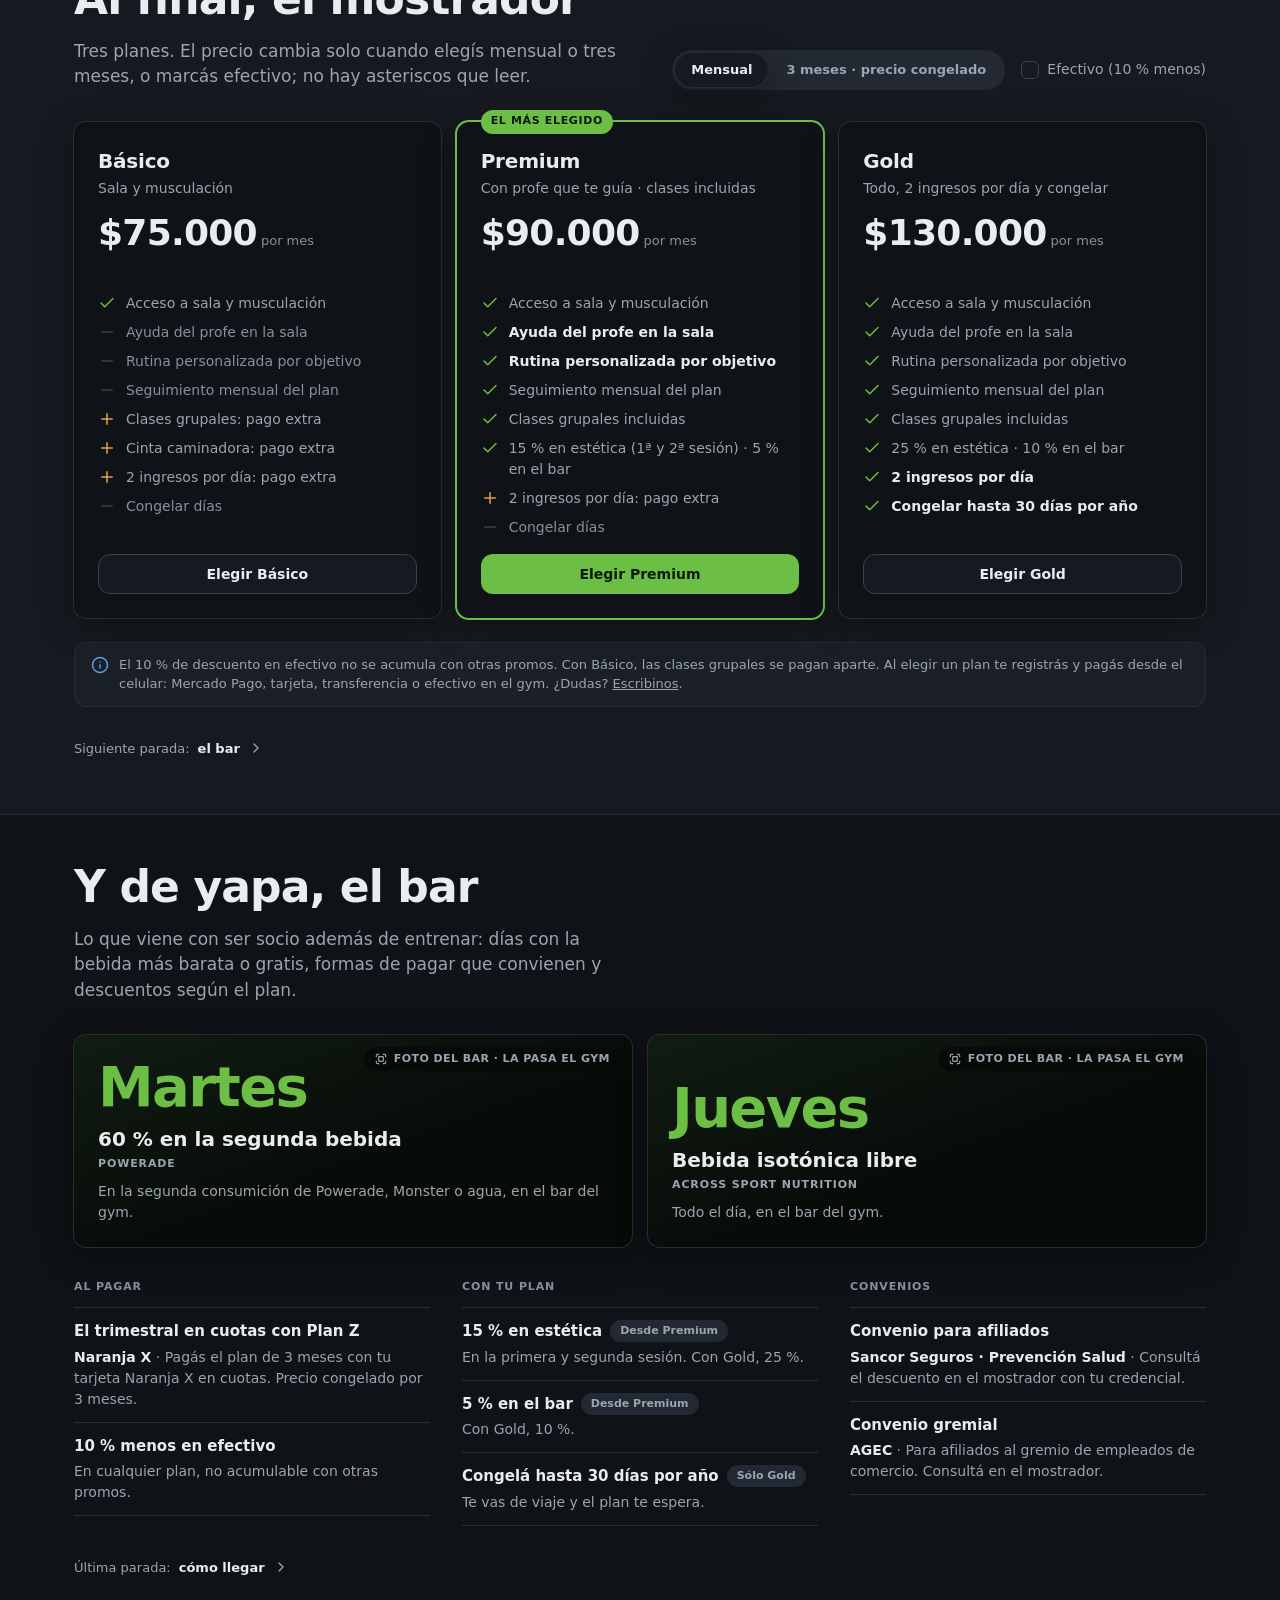
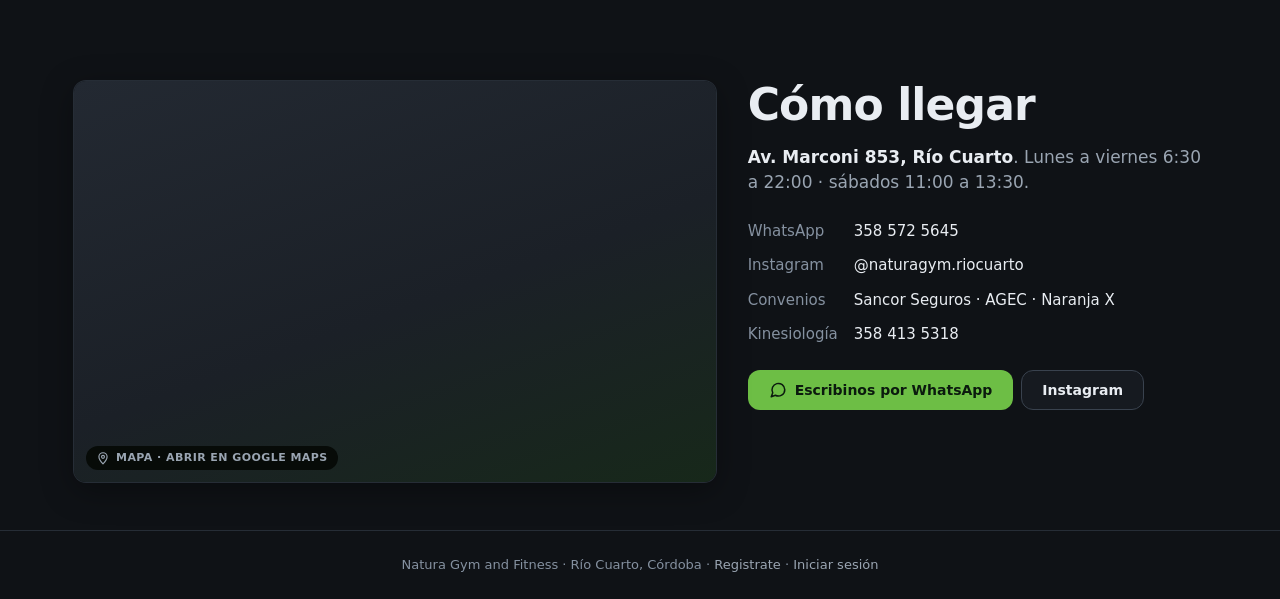
==== commit 3a4cda1a: "La página de muestra: inicio, registro, ingreso y perfil del socio (modo demo) Sin paneles del staff" ====
--- a/index.html
+++ b/index.html
@@ -1,793 +1,273 @@
-﻿<!doctype html>
+<!doctype html>
 <html lang="es-AR">
 <head>
 <meta charset="utf-8">
 <meta http-equiv="Content-Type" content="text/html; charset=utf-8">
 <meta name="viewport" content="width=device-width,initial-scale=1">
-<title>Natura Gym, la página</title>
-<style>
-:root{
-  --fondo:#F3F5F7;--superficie:#FFFFFF;--superficie-2:#F8FAFB;--superficie-3:#EDF1F4;
-  --borde:#E2E7EC;--borde-fuerte:#C8D1DA;
-  --texto:#0E1419;--texto-2:#586371;--texto-3:#8A949F;
-  --marca:#4E9E2A;--marca-fuerte:#3F8422;--sobre-marca:#FFFFFF;--marca-suave:#EAF4E3;
-  --info:#245E9D;--info-suave:#E6EEF7;--alerta:#9A6508;--alerta-suave:#FBF2E1;--critico:#A93226;--critico-suave:#F9E7E5;
-  --nav:#0F1A12;--nav-texto:#E9EDF2;
-  --sombra:0 0 0 1px var(--borde),0 8px 32px rgba(14,20,25,.06);
-  --r-chico:6px;--r:12px;--r-grande:18px;
-  --fuente:"Segoe UI","Inter",system-ui,-apple-system,sans-serif;
-  --mono:"Cascadia Code","Consolas",ui-monospace,monospace;
-  --wa:#0B7A4A;--wa-burbuja:#DCF8C6;--wa-fondo:#ECE5DD;
-  color-scheme:light;
-}
-@media (prefers-color-scheme:dark){:root:not([data-theme="light"]){
-  --fondo:#0F1216;--superficie:#161A20;--superficie-2:#1B2027;--superficie-3:#232932;
-  --borde:#262D36;--borde-fuerte:#39424E;--texto:#E9EDF2;--texto-2:#9AA5B2;--texto-3:#8591A0;
-  --marca:#6DBE45;--marca-fuerte:#86CD60;--sobre-marca:#0B1A0E;--marca-suave:#17281A;--info:#5EA0E0;--info-suave:#152234;--alerta:#DFA645;--critico:#E0776D;
-  --alerta-suave:#2A2214;--critico-suave:#2C1A18;--nav:#0A110C;
-  --sombra:0 0 0 1px var(--borde),0 8px 32px rgba(0,0,0,.35);
-  --wa-burbuja:#1F3A2A;--wa-fondo:#0B141A;color-scheme:dark;
-}}
-:root[data-theme="dark"]{
-  --fondo:#0F1216;--superficie:#161A20;--superficie-2:#1B2027;--superficie-3:#232932;
-  --borde:#262D36;--borde-fuerte:#39424E;--texto:#E9EDF2;--texto-2:#9AA5B2;--texto-3:#8591A0;
-  --marca:#6DBE45;--marca-fuerte:#86CD60;--sobre-marca:#0B1A0E;--marca-suave:#17281A;--info:#5EA0E0;--info-suave:#152234;--alerta:#DFA645;--critico:#E0776D;
-  --alerta-suave:#2A2214;--critico-suave:#2C1A18;--nav:#0A110C;
-  --sombra:0 0 0 1px var(--borde),0 8px 32px rgba(0,0,0,.35);
-  --wa-burbuja:#1F3A2A;--wa-fondo:#0B141A;color-scheme:dark;
-}
-*{box-sizing:border-box}
-body{margin:0;background:var(--fondo);color:var(--texto);font:15px/1.5 var(--fuente);-webkit-font-smoothing:antialiased}
-::selection{background:var(--marca-suave);color:var(--texto)}
-*{scrollbar-width:thin;scrollbar-color:var(--borde-fuerte) transparent}
-:focus-visible{outline:2px solid var(--marca);outline-offset:2px;border-radius:var(--r-chico)}
-h1,h2,h3{margin:0;text-wrap:balance;letter-spacing:-.01em}
-p{margin:0}
-a{color:inherit}
-button{font:inherit;color:inherit}
-.num{font-variant-numeric:tabular-nums}
-.rotulo{font-size:11px;font-weight:600;letter-spacing:.08em;text-transform:uppercase;color:var(--texto-3)}
-@media(prefers-reduced-motion:reduce){*{transition:none!important;animation:none!important}}
-
-/* ---- barra ---- */
-.barra{position:sticky;top:env(safe-area-inset-top,0px);z-index:20;background:var(--nav);color:var(--nav-texto);padding:0 24px}
-.barra-in{max-width:1180px;margin:0 auto;height:56px;display:flex;align-items:center;gap:16px}
-.barra img{width:36px;height:36px;border-radius:999px;background:#fff}
-.barra .quien{font-weight:600}
-.barra .quien small{display:block;font-weight:400;font-size:12px;color:#9AA5B2}
-.barra nav{margin-left:auto;display:flex;gap:4px}
-.barra nav a{color:#B8C2CC;text-decoration:none;font-size:13px;padding:8px 12px;border-radius:var(--r-chico);transition:background 110ms,color 110ms}
-.barra nav a:hover{background:rgba(255,255,255,.08);color:#fff}
-.barra .reiniciar{height:32px;padding:0 12px;font-size:12px;color:#B8C2CC;margin-left:auto}
-.barra nav+.reiniciar{margin-left:0}
-.barra .reiniciar:hover{background:rgba(255,255,255,.08);color:#fff}
-.barra .reiniciar svg{width:14px;height:14px}
-@media(max-width:860px){.barra nav{display:none}}
-
-/* ---- contenedor ---- */
-.pagina{max-width:1180px;margin:0 auto;padding:0 24px}
-@media(max-width:480px){.pagina{padding:0 16px}}
-section{padding-block:48px;border-top:1px solid var(--borde)}
-section:first-of-type{border-top:0}
-
-/* ---- botones ---- */
-.btn{display:inline-flex;align-items:center;justify-content:center;gap:8px;height:40px;padding:0 20px;border-radius:var(--r);font:600 14px var(--fuente);cursor:pointer;border:1px solid transparent;text-decoration:none;transition:background 110ms,border-color 110ms,transform 110ms}
-.btn:active{transform:translateY(1px)}
-.btn-primario{background:var(--marca);color:var(--sobre-marca)}
-.btn-primario:hover{background:var(--marca-fuerte)}
-.btn-secundario{background:var(--superficie);border-color:var(--borde-fuerte);color:var(--texto)}
-.btn-secundario:hover{background:var(--superficie-3)}
-.btn-secundario[aria-pressed="true"]{border-color:var(--marca);background:var(--marca-suave)}
-.btn-fantasma{background:transparent;color:var(--texto-2)}
-.btn-fantasma:hover{background:var(--superficie-3);color:var(--texto)}
-.btn[disabled]{opacity:.5;cursor:not-allowed}
-.btn svg{width:18px;height:18px}
-.btn-chico{height:32px;padding:0 12px;font-size:13px}
-
-/* ---- hero ---- */
-.hero{display:grid;grid-template-columns:minmax(0,1fr) minmax(0,1fr);gap:48px;align-items:center;padding-block:56px 48px}
-.hero h1{font-size:clamp(34px,4.6vw,56px);line-height:1.05;font-weight:700;letter-spacing:-.025em}
-.hero h1 em{font-style:normal;color:var(--marca)}
-.hero .bajada{font-size:18px;color:var(--texto-2);max-width:48ch;margin-top:20px}
-.hero .acciones{display:flex;gap:12px;margin-top:32px;flex-wrap:wrap}
-.kpis{display:grid;grid-template-columns:repeat(3,1fr);gap:16px;margin-top:40px}
-.kpi{background:var(--superficie);border-radius:var(--r);box-shadow:var(--sombra);padding:16px 20px}
-.kpi .v{font-size:28px;font-weight:600;line-height:1.1;margin-top:8px}
-.kpi .v small{font-size:13px;font-weight:400;color:var(--texto-3);margin-left:4px}
-.kpi .n{font-size:12px;color:var(--texto-3);margin-top:6px}
-@media(max-width:980px){.hero{grid-template-columns:1fr}}
-@media(max-width:560px){.kpis{grid-template-columns:1fr 1fr}.kpi:last-child{grid-column:1/-1}}
-
-/* ---- pregunta / respuesta ---- */
-.pregunta{display:grid;grid-template-columns:minmax(0,5fr) minmax(0,7fr);gap:48px;align-items:start}
-.pregunta.invertida{grid-template-columns:minmax(0,7fr) minmax(0,5fr)}
-.pregunta.invertida .texto{order:2}
-.pregunta h2,.intro h2{font-size:clamp(26px,3vw,36px);line-height:1.15;font-weight:700;letter-spacing:-.02em}
-.intro{max-width:60ch;margin-bottom:32px}
-.pregunta .resp,.intro .resp{font-size:17px;color:var(--texto-2);margin-top:20px;max-width:46ch}
-.pregunta .lista{list-style:none;padding:0;margin:24px 0 0;display:grid;gap:12px}
-.pregunta .lista li{display:flex;gap:12px;align-items:flex-start;color:var(--texto-2);font-size:15px}
-.pregunta .lista svg{flex:none;width:20px;height:20px;color:var(--marca);margin-top:2px}
-.pregunta .lista b{color:var(--texto);font-weight:600}
-.texto.sticky{position:sticky;top:80px}
-.nota{margin-top:24px;padding:12px 16px;border-radius:var(--r);background:var(--superficie-2);border:1px solid var(--borde);font-size:14px;color:var(--texto-2)}
-.nota b{color:var(--texto)}
-@media(max-width:980px){.pregunta,.pregunta.invertida{grid-template-columns:1fr}.pregunta.invertida .texto{order:0}.texto.sticky{position:static}}
-
-/* ---- badges ---- */
-.badge{display:inline-flex;align-items:center;gap:6px;height:24px;padding:0 10px;border-radius:999px;font-size:12px;font-weight:600;white-space:nowrap}
-.badge::before{content:"";width:6px;height:6px;border-radius:999px;background:currentColor}
-.b-sistema{background:var(--marca-suave);color:var(--marca)}
-.b-socio{background:var(--info-suave);color:var(--info)}
-.b-profe{background:var(--superficie-3);color:var(--texto-2)}
-.b-vos{background:var(--alerta-suave);color:var(--alerta)}
-
-/* ---- tabla de tareas ---- */
-.tareas{background:var(--superficie);border-radius:var(--r);box-shadow:var(--sombra);overflow:hidden}
-.tareas table{width:100%;border-collapse:collapse;font-size:14px}
-.tareas th{text-align:left;padding:12px 16px;background:var(--superficie-2);font-size:11px;font-weight:600;letter-spacing:.08em;text-transform:uppercase;color:var(--texto-3);border-bottom:1px solid var(--borde)}
-.tareas td{padding:12px 16px;border-bottom:1px solid var(--borde);vertical-align:top}
-.tareas tr:last-child td{border-bottom:0}
-.tareas td:first-child{font-weight:600;color:var(--texto)}
-.tareas td:first-child small{display:block;font-weight:400;color:var(--texto-3);font-size:12px;margin-top:2px}
-.tareas td.como{color:var(--texto-2)}
-.tareas tfoot td{background:var(--superficie-2);font-weight:600;color:var(--texto-2);font-size:13px}
-.tareas tfoot .num{color:var(--marca);font-size:18px;margin-right:4px}
-.leyenda{display:flex;flex-wrap:wrap;gap:8px;margin-top:16px}
-@media(max-width:700px){.tareas .como{display:none}}
-
-/* ---- tablet de la puerta ---- */
-.tablet{background:#0E1419;border-radius:var(--r-grande);padding:14px;box-shadow:0 0 0 1px #1E252D,0 24px 60px rgba(14,20,25,.25);max-width:520px;margin:0 auto;width:100%}
-.tablet .pant{background:var(--superficie);border-radius:var(--r);min-height:400px;display:flex;flex-direction:column;overflow:hidden}
-.k-cab{display:flex;align-items:center;gap:12px;padding:16px 20px;border-bottom:1px solid var(--borde);background:var(--superficie-2)}
-.k-cab img{width:32px;height:32px;border-radius:999px;background:#fff}
-.k-cab b{font-size:14px}
-.k-cab .hora{margin-left:auto;font-size:13px;color:var(--texto-3)}
-.puerta{flex:1;display:flex;flex-direction:column;align-items:center;justify-content:center;text-align:center;padding:32px 24px;gap:12px;transition:background 180ms}
-.puerta .ico{width:88px;height:88px;border-radius:999px;display:grid;place-items:center;background:var(--superficie-3);color:var(--texto-2);margin-bottom:8px}
-.puerta .ico svg{width:40px;height:40px}
-.puerta h3{font-size:24px;font-weight:600}
-.puerta p{color:var(--texto-2);font-size:15px;max-width:34ch}
-.puerta .estado{font-size:13px;font-weight:600;letter-spacing:.06em;text-transform:uppercase}
-.puerta.ok{background:var(--marca-suave)}.puerta.ok .ico{background:var(--marca);color:var(--sobre-marca)}.puerta.ok .estado{color:var(--marca)}
-.puerta.vencido{background:var(--alerta-suave)}.puerta.vencido .ico{background:var(--alerta);color:#fff}.puerta.vencido .estado{color:var(--alerta)}
-.puerta.nuevo{background:var(--info-suave)}.puerta.nuevo .ico{background:var(--info);color:#fff}.puerta.nuevo .estado{color:var(--info)}
-.puerta .qr{width:112px;height:112px;border-radius:var(--r-chico);background:#fff;padding:8px;box-shadow:var(--sombra)}
-.puerta .qr svg{width:100%;height:100%;display:block}
-.puerta .datos{display:flex;gap:16px;margin-top:8px;font-size:13px;color:var(--texto-2)}
-.puerta .datos b{display:block;color:var(--texto);font-size:15px}
-.simular{display:flex;flex-wrap:wrap;gap:8px;justify-content:center;margin-top:16px}
-.simular .rotulo{width:100%;text-align:center;margin-bottom:4px}
-
-/* ---- celular ---- */
-.celu{width:100%;max-width:360px;margin:0 auto;background:#0E1419;border-radius:36px;padding:12px;box-shadow:0 0 0 1px #1E252D,0 24px 60px rgba(14,20,25,.25)}
-.celu .pant{background:var(--wa-fondo);border-radius:26px;overflow:hidden;display:flex;flex-direction:column;height:560px}
-.wa-cab{display:flex;align-items:center;gap:12px;padding:14px 16px;background:var(--wa);color:#fff}
-.wa-cab img{width:36px;height:36px;border-radius:999px;background:#fff}
-.wa-cab b{font-size:14px;display:block}
-.wa-cab small{font-size:12px;opacity:.85}
-.wa-chat{flex:1;overflow:auto;padding:16px 12px;display:flex;flex-direction:column;gap:8px;scroll-behavior:smooth}
-.msg{max-width:84%;padding:8px 12px;border-radius:var(--r);font-size:14px;line-height:1.4;box-shadow:0 1px 1px rgba(0,0,0,.08);animation:entra 260ms ease-out;white-space:pre-line}
-.msg.ellos{align-self:flex-start;background:var(--superficie);color:var(--texto);border-top-left-radius:4px}
-.msg.yo{align-self:flex-end;background:var(--wa-burbuja);color:var(--texto);border-top-right-radius:4px}
-.msg .hora{display:block;font-size:11px;color:var(--texto-3);text-align:right;margin-top:4px}
-.msg .link{display:inline-block;margin-top:8px;padding:8px 12px;border-radius:var(--r-chico);background:var(--marca);color:var(--sobre-marca);font-weight:600;font-size:13px;text-decoration:none;cursor:pointer;border:0}
-.msg .sistema{display:block;margin-top:8px;padding-top:8px;border-top:1px dashed var(--borde-fuerte);font-size:12px;color:var(--texto-3)}
-.msg.fecha{align-self:center;background:var(--superficie-2);color:var(--texto-3);font-size:12px;padding:4px 10px;box-shadow:none}
-.wa-pie{padding:12px;display:flex;flex-wrap:wrap;gap:6px;background:var(--superficie-2);border-top:1px solid var(--borde)}
-.wa-pie .rotulo{width:100%}
-.chip{height:30px;padding:0 12px;border-radius:999px;border:1px solid var(--borde-fuerte);background:var(--superficie);font-size:13px;cursor:pointer;transition:background 110ms,border-color 110ms}
-.chip:hover{background:var(--superficie-3)}
-.chip[disabled]{opacity:.45;cursor:default}
-@keyframes entra{from{opacity:0;transform:translateY(6px)}to{opacity:1;transform:none}}
-.escribiendo{align-self:flex-start;color:var(--texto-3);font-size:12px;padding:0 4px}
-
-/* ---- panel "en el sistema" ---- */
-.registro{margin-top:16px;background:var(--superficie);border-radius:var(--r);box-shadow:var(--sombra);padding:16px 20px;max-width:360px;margin-inline:auto}
-.registro .rotulo{margin-bottom:8px}
-.registro ul{list-style:none;margin:0;padding:0;display:grid;gap:8px;font-size:14px;color:var(--texto-3)}
-.registro li{display:flex;gap:10px;align-items:center}
-.registro li svg{width:18px;height:18px;flex:none;color:var(--borde-fuerte)}
-.registro li.hecho{color:var(--texto)}
-.registro li.hecho svg{color:var(--marca)}
-
-/* ---- tarjetas ---- */
-.tarjetas{display:grid;grid-template-columns:repeat(3,1fr);gap:16px}
-.tarjeta{background:var(--superficie);border-radius:var(--r);box-shadow:var(--sombra);padding:24px;display:flex;flex-direction:column;gap:12px}
-.tarjeta h3{font-size:17px;font-weight:600}
-.tarjeta p{color:var(--texto-2);font-size:14px}
-.tarjeta .rotulo{color:var(--marca)}
-.tarjeta.recomendada{outline:2px solid var(--marca);outline-offset:-2px}
-.tarjeta ul{margin:0;padding-left:18px;color:var(--texto-2);font-size:14px;display:grid;gap:6px}
-@media(max-width:900px){.tarjetas{grid-template-columns:1fr}}
-
-/* ---- alta (3 pasos) ---- */
-.pasos{display:grid;grid-template-columns:repeat(3,1fr);gap:16px;counter-reset:paso}
-.paso{background:var(--superficie);border-radius:var(--r);box-shadow:var(--sombra);padding:20px;position:relative}
-.paso::before{counter-increment:paso;content:counter(paso);position:absolute;top:16px;right:16px;width:28px;height:28px;border-radius:999px;background:var(--marca-suave);color:var(--marca);font-weight:600;font-size:13px;display:grid;place-items:center}
-.paso h3{font-size:16px;font-weight:600;padding-right:36px}
-.paso p{color:var(--texto-2);font-size:14px;margin-top:8px}
-.paso .mini{margin-top:16px;border:1px solid var(--borde);border-radius:var(--r-chico);background:var(--superficie-2);padding:12px;font-size:13px;display:grid;gap:6px}
-.paso .campo{height:32px;border:1px solid var(--borde-fuerte);border-radius:var(--r-chico);background:var(--superficie);padding:0 10px;display:flex;align-items:center;color:var(--texto-3);font-size:12px}
-.paso .campo b{color:var(--texto);font-weight:500}
-.paso .opcion{display:flex;justify-content:space-between;padding:8px 10px;border:1px solid var(--borde);border-radius:var(--r-chico);background:var(--superficie)}
-.paso .opcion.sel{border-color:var(--marca);background:var(--marca-suave)}
-@media(max-width:900px){.pasos{grid-template-columns:1fr}}
-
-/* ---- persona / dudas ---- */
-.dos{display:grid;grid-template-columns:1fr 1fr;gap:16px}
-.dos .tarjeta ul{padding-left:0;list-style:none}
-.dos .tarjeta li{display:flex;gap:10px}
-.dos .tarjeta li svg{width:18px;height:18px;flex:none;margin-top:2px}
-.dos .tarjeta.si li svg{color:var(--marca)}
-.dos .tarjeta.no li svg{color:var(--texto-3)}
-.dudas{display:grid;grid-template-columns:repeat(2,1fr);gap:16px}
-.duda{background:var(--superficie);border-radius:var(--r);box-shadow:var(--sombra);padding:20px 24px}
-.duda h3{font-size:16px;font-weight:600}
-.duda p{color:var(--texto-2);font-size:14px;margin-top:8px}
-@media(max-width:800px){.dos,.dudas{grid-template-columns:1fr}}
-
-/* ---- etapas + cierre ---- */
-.etapas{display:grid;grid-template-columns:repeat(3,1fr);gap:16px}
-.etapa{background:var(--superficie);border-radius:var(--r);box-shadow:var(--sombra);padding:24px}
-.etapa .rotulo{color:var(--marca)}
-.etapa h3{font-size:18px;font-weight:600;margin-top:8px}
-.etapa .cuando{font-size:13px;color:var(--texto-3);margin-top:4px}
-.etapa p{color:var(--texto-2);font-size:14px;margin-top:12px}
-.cierre{margin-top:32px;background:var(--nav);color:var(--nav-texto);border-radius:var(--r-grande);padding:48px;display:grid;grid-template-columns:minmax(0,1fr) auto;gap:32px;align-items:center}
-.cierre h2{font-size:clamp(26px,3vw,36px);font-weight:700;letter-spacing:-.02em}
-.cierre p{color:#B8C2CC;margin-top:12px;max-width:52ch;font-size:16px}
-.cierre .btn-primario{height:48px;padding:0 28px;font-size:16px}
-@media(max-width:900px){.etapas{grid-template-columns:1fr}.cierre{grid-template-columns:1fr;padding:32px}}
-
-footer.pagina{padding-block:32px;color:var(--texto-3);font-size:13px;display:flex;justify-content:space-between;flex-wrap:wrap;gap:8px;border-top:1px solid var(--borde)}
-
-/* ---- navegador simulado ---- */
-.nav-mock{background:#0E1419;border-radius:var(--r-grande);padding:12px;box-shadow:0 0 0 1px #1E252D,0 24px 60px rgba(14,20,25,.25)}
-.nav-mock .barra-url{display:flex;align-items:center;gap:8px;padding:0 4px 10px}
-.nav-mock .barra-url i{width:10px;height:10px;border-radius:999px;background:#39424E;display:block}
-.nav-mock .barra-url span{margin-left:8px;flex:1;height:24px;border-radius:999px;background:#1B2027;color:#9AA5B2;font-size:12px;display:flex;align-items:center;padding:0 12px}
-.nav-mock .pant{background:var(--superficie);border-radius:var(--r);overflow:hidden;min-height:440px;display:flex;flex-direction:column}
-.sitio-cab{display:flex;align-items:center;gap:12px;padding:12px 20px;border-bottom:1px solid var(--borde);background:var(--superficie-2)}
-.sitio-cab img{width:28px;height:28px;border-radius:999px;background:#fff}
-.sitio-cab b{font-size:14px}
-.sitio-cab .tabs{margin-left:auto;display:flex;gap:2px}
-.sitio-cab .tabs button{height:30px;padding:0 10px;border:0;background:transparent;border-radius:var(--r-chico);font-size:13px;color:var(--texto-2);cursor:pointer;transition:background 110ms,color 110ms}
-.sitio-cab .tabs button:hover{background:var(--superficie-3)}
-.sitio-cab .tabs button[aria-selected="true"]{background:var(--marca-suave);color:var(--marca);font-weight:600}
-.sitio-cuerpo{flex:1;padding:24px}
-.sitio-cuerpo>[hidden]{display:none}
-.s-portada{display:grid;grid-template-columns:minmax(0,1fr) minmax(0,1fr);gap:24px;align-items:center;height:100%}
-.s-portada h3{font-size:30px;line-height:1.1;font-weight:700;letter-spacing:-.02em}
-.s-portada h3 em{font-style:normal;color:var(--marca)}
-.s-portada p{color:var(--texto-2);font-size:14px;margin-top:12px}
-.s-portada .acc{display:flex;gap:8px;margin-top:20px;flex-wrap:wrap}
-.foto{border-radius:var(--r);background:linear-gradient(135deg,var(--superficie-3),var(--marca-suave));min-height:180px;display:grid;place-items:center;color:var(--texto-3);font-size:12px;text-align:center;padding:16px}
-.foto.chica{min-height:110px}
-.s-grilla{display:grid;grid-template-columns:repeat(3,1fr);gap:12px}
-.s-clase{background:var(--superficie-2);border:1px solid var(--borde);border-radius:var(--r);padding:12px}
-.s-clase b{display:block;font-size:14px}
-.s-clase small{display:block;color:var(--texto-3);font-size:12px;margin-top:4px}
-.s-clase .foto{margin-bottom:10px}
-.s-equipo{display:grid;grid-template-columns:repeat(3,1fr);gap:12px}
-.s-equipo .p{display:flex;gap:12px;align-items:center;background:var(--superficie-2);border:1px solid var(--borde);border-radius:var(--r);padding:12px}
-.s-equipo .p i{width:44px;height:44px;border-radius:999px;background:var(--marca-suave);color:var(--marca);display:grid;place-items:center;font-weight:700;font-style:normal;flex:none}
-.s-equipo .p b{display:block;font-size:14px}.s-equipo .p small{color:var(--texto-3);font-size:12px}
-.s-contacto{display:grid;grid-template-columns:1fr 1fr;gap:16px}
-.s-contacto .foto{min-height:160px}
-.s-contacto dl{margin:0;display:grid;grid-template-columns:auto 1fr;gap:8px 12px;font-size:14px}
-.s-contacto dt{color:var(--texto-3)}.s-contacto dd{margin:0}
-@media(max-width:700px){.s-portada,.s-grilla,.s-equipo,.s-contacto{grid-template-columns:1fr}}
-
-/* ---- planes ---- */
-.planes{display:grid;grid-template-columns:repeat(3,1fr);gap:16px}
-.plan{background:var(--superficie);border-radius:var(--r);box-shadow:var(--sombra);padding:24px;display:flex;flex-direction:column;gap:16px;position:relative}
-.plan.elegido{outline:2px solid var(--marca);outline-offset:-2px}
-.plan .etq{position:absolute;top:-12px;left:24px;background:var(--marca);color:var(--sobre-marca);font-size:11px;font-weight:600;letter-spacing:.06em;text-transform:uppercase;padding:4px 10px;border-radius:999px}
-.plan h3{font-size:20px;font-weight:600}
-.plan .precio{font-size:36px;font-weight:600;line-height:1;letter-spacing:-.02em}
-.plan .precio small{font-size:13px;font-weight:400;color:var(--texto-3);margin-left:4px;letter-spacing:0}
-.plan .tachado{font-size:13px;color:var(--texto-3);text-decoration:line-through;margin-top:6px;min-height:20px}
-.plan ul{list-style:none;margin:0;padding:0;display:grid;gap:8px;font-size:14px;color:var(--texto-2)}
-.plan li{display:flex;gap:10px;align-items:flex-start}
-.plan li svg{width:18px;height:18px;flex:none;margin-top:1px;color:var(--marca)}
-.plan li.no{color:var(--texto-3)}.plan li.no svg{color:var(--borde-fuerte)}
-.plan li.extra svg{color:var(--alerta)}
-.plan li b{color:var(--texto);font-weight:600}
-.plan .btn{margin-top:auto}
-.seg{display:inline-flex;background:var(--superficie-3);border-radius:999px;padding:3px;gap:2px}
-.seg button{height:32px;padding:0 16px;border:0;border-radius:999px;background:transparent;font-size:13px;font-weight:600;color:var(--texto-2);cursor:pointer;transition:background 110ms,color 110ms}
-.seg button[aria-pressed="true"]{background:var(--superficie);color:var(--texto);box-shadow:var(--sombra)}
-.planes-ctl{display:flex;gap:16px;align-items:center;flex-wrap:wrap;margin-bottom:24px}
-.check{display:inline-flex;gap:8px;align-items:center;font-size:14px;color:var(--texto-2);cursor:pointer}
-.check input{accent-color:var(--marca);width:16px;height:16px}
-@media(max-width:900px){.planes{grid-template-columns:1fr}}
-
-/* ---- alta en el celular ---- */
-.celu .pant.app{background:var(--fondo);height:600px}
-.app-cab{display:flex;align-items:center;gap:10px;padding:14px 16px;background:var(--nav);color:var(--nav-texto)}
-.app-cab img{width:28px;height:28px;border-radius:999px;background:#fff}
-.app-cab b{font-size:14px}
-.app-cab small{margin-left:auto;font-size:12px;color:#9AA5B2}
-.app-cuerpo{flex:1;overflow:auto;padding:16px;display:flex;flex-direction:column;gap:12px}
-.app-cuerpo h4{font-size:18px;font-weight:600;margin:0}
-.app-cuerpo p{font-size:13px;color:var(--texto-2)}
-.app-cuerpo .opcion{display:flex;justify-content:space-between;align-items:center;padding:12px 14px;border:1px solid var(--borde);border-radius:var(--r);background:var(--superficie);cursor:pointer;font-size:14px;transition:border-color 110ms,background 110ms}
-.app-cuerpo .opcion:hover{background:var(--superficie-3)}
-.app-cuerpo .opcion.sel{border-color:var(--marca);background:var(--marca-suave)}
-.app-cuerpo .opcion b{font-weight:600}
-.app-cuerpo .opcion small{color:var(--texto-3);font-size:12px;display:block}
-.app-cuerpo .campo{height:40px;border:1px solid var(--borde-fuerte);border-radius:var(--r-chico);background:var(--superficie);padding:0 12px;display:flex;align-items:center;font-size:14px;color:var(--texto)}
-.app-cuerpo .campo span{color:var(--texto-3)}
-.app-cuerpo .rotulo{margin-top:4px}
-.app-pie{padding:12px 16px;background:var(--superficie);border-top:1px solid var(--borde);display:flex;gap:8px}
-.app-pie .btn{flex:1}
-.app-progreso{display:flex;gap:4px;padding:10px 16px 0;background:var(--fondo)}
-.app-progreso i{flex:1;height:4px;border-radius:999px;background:var(--borde)}
-.app-progreso i.on{background:var(--marca)}
-.listo{text-align:center;display:flex;flex-direction:column;align-items:center;gap:12px;padding-top:12px}
-.listo .ico{width:72px;height:72px;border-radius:999px;background:var(--marca);color:var(--sobre-marca);display:grid;place-items:center}
-.listo .ico svg{width:34px;height:34px}
-.listo .qr{width:120px;height:120px;border-radius:var(--r-chico);background:#fff;padding:8px;box-shadow:var(--sombra)}
-.listo .qr svg{width:100%;height:100%;display:block}
-.listo .persona{display:flex;gap:12px;align-items:center;text-align:left;background:var(--superficie);border-radius:var(--r);box-shadow:var(--sombra);padding:12px 14px;width:100%}
-.listo .persona i{width:40px;height:40px;border-radius:999px;background:var(--marca-suave);color:var(--marca);display:grid;place-items:center;font-weight:700;font-style:normal;flex:none}
-.listo .persona b{display:block;font-size:14px}.listo .persona small{font-size:12px;color:var(--texto-2)}
-
-/* ---- 90 días ---- */
-.linea90{display:grid;grid-template-columns:repeat(4,1fr);gap:16px;position:relative}
-.hito{background:var(--superficie);border-radius:var(--r);box-shadow:var(--sombra);padding:20px;display:flex;flex-direction:column;gap:12px}
-.hito .dia{font-size:11px;font-weight:600;letter-spacing:.08em;text-transform:uppercase;color:var(--marca)}
-.hito h3{font-size:16px;font-weight:600}
-.hito .bloque{border-radius:var(--r-chico);padding:10px 12px;font-size:13px;line-height:1.4}
-.hito .bloque .rotulo{display:block;margin-bottom:4px;font-size:10px}
-.hito .sis{background:var(--marca-suave);color:var(--texto)}.hito .sis .rotulo{color:var(--marca)}
-.hito .hum{background:var(--alerta-suave);color:var(--texto)}.hito .hum .rotulo{color:var(--alerta)}
-@media(max-width:1000px){.linea90{grid-template-columns:1fr 1fr}}
-@media(max-width:600px){.linea90{grid-template-columns:1fr}}
-
-/* ---- lista del profe ---- */
-.profe-lista{background:var(--superficie);border-radius:var(--r);box-shadow:var(--sombra);overflow:hidden}
-.profe-lista .cab{padding:14px 20px;border-bottom:1px solid var(--borde);background:var(--superficie-2);display:flex;align-items:center;gap:12px}
-.profe-lista .cab b{font-size:14px}
-.profe-lista .cab small{margin-left:auto;font-size:12px;color:var(--texto-3)}
-.profe-lista ul{list-style:none;margin:0;padding:0}
-.profe-lista li{display:flex;gap:12px;align-items:center;padding:12px 20px;border-bottom:1px solid var(--borde);font-size:14px}
-.profe-lista li:last-child{border-bottom:0}
-.profe-lista li i{width:36px;height:36px;border-radius:999px;background:var(--superficie-3);color:var(--texto-2);display:grid;place-items:center;font-weight:600;font-style:normal;flex:none;font-size:13px}
-.profe-lista li .q{flex:1}
-.profe-lista li .q b{display:block}
-.profe-lista li .q small{color:var(--texto-2);font-size:12px}
-.profe-lista li .btn-chico{flex:none}
-.profe-lista li.hecho{opacity:.55}
-.profe-lista li.hecho .btn-chico{visibility:hidden}
-.profe-lista .pie{padding:12px 20px;background:var(--superficie-2);font-size:13px;color:var(--texto-2)}
-
-/* ---- comparación humano / sistema ---- */
-.reparto{display:grid;grid-template-columns:1fr 1fr;gap:16px}
-.reparto .tarjeta h3{display:flex;gap:10px;align-items:center}
-.reparto .tarjeta h3 .badge{height:22px}
-@media(max-width:800px){.reparto{grid-template-columns:1fr}}
-.cita{border-left:3px solid var(--marca);padding:4px 0 4px 20px;margin-top:24px;font-size:17px;color:var(--texto);max-width:56ch}
-.cita small{display:block;font-size:13px;color:var(--texto-3);margin-top:8px}
-
-/* ---- celular (≤ 700) ---- */
-@media(max-width:700px){
-  .barra{padding:0 16px}
-  .barra .quien small{display:none}
-  .barra .reiniciar span{display:none}
-  .hero{padding-block:32px 24px;gap:24px}
-  .hero .bajada{font-size:16px}
-  .kpis{margin-top:0}
-  .kpi .v{font-size:24px}
-  section{padding-block:32px}
-  .pregunta,.pregunta.invertida{gap:24px}
-  .nav-mock{padding:8px;border-radius:var(--r)}
-  .nav-mock .barra-url{display:none}
-  .sitio-cab{padding:10px 12px;flex-wrap:wrap;gap:8px}
-  .sitio-cab .tabs{margin-left:0;width:100%;overflow-x:auto;scrollbar-width:none;-webkit-overflow-scrolling:touch}
-  .sitio-cab .tabs::-webkit-scrollbar{display:none}
-  .sitio-cab .tabs button{flex:none}
-  .sitio-cuerpo{padding:16px}
-  .s-portada h3{font-size:24px}
-  .planes-ctl{gap:12px}
-  .seg button{padding:0 12px;font-size:12px}
-  .plan .precio{font-size:30px}
-  .celu{max-width:100%;border-radius:24px;padding:8px}
-  .celu .pant.app{height:520px;border-radius:18px}
-  .profe-lista li{flex-wrap:wrap}
-  .profe-lista li .q{min-width:0;flex:1 1 160px}
-  .profe-lista li .q small{white-space:normal}
-  .cita{font-size:15px}
-  .cierre{padding:24px}
-  .cierre .btn-primario{width:100%}
-}
-</style>
+<title>Natura Gym · Río Cuarto</title>
+<meta name="description" content="Natura Gym and Fitness: musculación, funcional, calistenia, cross y kinesiología en Av. Marconi 853, Río Cuarto. Clases, profes y planes.">
+<meta name="theme-color" content="#0F1216">
+<link rel="icon" href="recursos/logo.png">
+<link rel="stylesheet" href="estilos/ds.css">
+<link rel="stylesheet" href="estilos/sitio.css">
+<script>(function(){var t=new URLSearchParams(location.search).get('tema');document.documentElement.dataset.theme=t==='light'?'light':'dark';})();</script>
 </head>
 <body>
 
 <header class="barra">
-  <div class="barra-in">
-    <img id="logo" src="[data-uri]" alt="">
-    <div class="quien">Natura Gym and Fitness<small>La página del gym: conocerlo, elegir plan y arrancar</small></div>
-    <nav>
-      <a href="#conocer">Conocer</a><a href="#planes">Planes</a><a href="#alta">Alta y pago</a><a href="#dias">90 días</a><a href="#reparto">Quién hace qué</a><a href="#seguimos">Cómo seguimos</a>
+  <div class="barra-int">
+    <img class="logo" src="recursos/logo.png" alt="">
+    <span class="nombre">Natura Gym</span>
+    <div class="puntos" id="puntos" aria-hidden="true"></div>
+    <button class="btn-icono menu" type="button" id="menu" aria-label="Menú" aria-expanded="false" aria-controls="nav"></button>
+    <nav id="nav" aria-label="Paradas del recorrido">
+      <a class="parada" href="#entrada" aria-current="true">Entrada</a>
+      <a class="parada" href="#sala">La sala</a>
+      <a class="parada" href="#clases">Clases</a>
+      <a class="parada" href="#profes">Profes</a>
+      <a class="parada" href="#planes">Planes</a>
+      <a class="parada" href="#beneficios">Beneficios</a>
+      <a class="parada" href="#donde">Dónde</a>
+      <div class="cuenta-btns" id="cuenta-btns">
+        <a class="btn btn-fantasma btn-compacto" href="ingresar.html" id="btn-ingresar">Iniciar sesión</a>
+        <a class="btn btn-primario btn-compacto" href="registro.html" id="btn-registrarse">Registrate</a>
+      </div>
     </nav>
-    <button class="btn btn-fantasma reiniciar" id="reiniciar" type="button" title="Vuelve todas las demos al inicio">
-      <svg viewBox="0 0 24 24" fill="none" stroke="currentColor" stroke-width="2" stroke-linecap="round" stroke-linejoin="round"><path d="M3 12a9 9 0 1 0 3-6.7"/><path d="M3 4v5h5"/></svg>
-      <span>Reiniciar demos</span>
-    </button>
   </div>
 </header>
 
-<main class="pagina">
-
-<!-- ================= PORTADA ================= -->
-<section class="hero">
-  <div>
-    <h1>Que conozcan el gym antes de entrar. <em>Y que alguien los reciba cuando entren.</em></h1>
-    <p class="bajada">Una página donde cualquiera ve cómo es Natura, qué clases hay, qué incluye cada plan, y se anota y paga desde el celular. La tecnología se encarga de lo repetitivo. Lo que hace que la gente se quede —que un profe la conozca y la llame por su nombre— lo siguen haciendo las personas.</p>
-    <div class="acciones">
-      <a class="btn btn-primario" href="#conocer">Ver la página</a>
-      <a class="btn btn-secundario" href="#reparto">Quién hace qué</a>
-    </div>
-  </div>
-  <div class="kpis">
-    <div class="kpi"><span class="rotulo">Prefiere entrenar con personas</span><div class="v num">90<small>%</small></div><div class="n">encuesta SMILE, 10.000 personas</div></div>
-    <div class="kpi"><span class="rotulo">Nuevos que se van antes de 6 meses</span><div class="v num">50<small>%</small></div><div class="n">la mayoría no llega a los 90 días</div></div>
-    <div class="kpi"><span class="rotulo">Se quedan si cumplen los 3 hitos</span><div class="v num">85<small>%</small></div><div class="n">te conocen · un amigo · resultados</div></div>
-  </div>
-</section>
-
-<!-- ================= CONOCER ================= -->
-<section id="conocer">
-  <div class="intro">
-    <h2>¿Qué ve alguien que todavía no es socio?</h2>
-    <p class="resp">Hoy, para saber cómo es Natura, hay que ir o escribir por Instagram. Con la página, en dos minutos ve el lugar, las clases con sus horarios, quiénes son los profes y cuánto sale. Y si le cierra, arranca ahí mismo.</p>
-  </div>
-  <div class="nav-mock">
-    <div class="barra-url"><i></i><i></i><i></i><span>naturagym.com.ar</span></div>
-    <div class="pant">
-      <div class="sitio-cab">
-        <img class="logo-copia" alt=""><b>Natura Gym</b>
-        <div class="tabs" role="tablist">
-          <button role="tab" data-tab="inicio" aria-selected="true">Inicio</button>
-          <button role="tab" data-tab="clases">Clases</button>
-          <button role="tab" data-tab="gym">El gym</button>
-          <button role="tab" data-tab="equipo">Profes</button>
-          <button role="tab" data-tab="contacto">Dónde</button>
+<main>
+
+<section id="entrada" class="parada-sec puerta">
+  <div class="video" id="video-puerta"></div>
+  <div class="velo"></div>
+  <span class="etq-video" id="etq-video"></span>
+  <div class="int">
+    <div>
+      <h1 id="lema"></h1>
+      <p class="dice" id="bajada"></p>
+      <div class="acciones">
+        <a class="btn btn-primario btn-grande" href="#planes">Ver planes</a>
+        <a class="btn btn-fantasma btn-grande" id="btn-wa-arriba" href="#" target="_blank" rel="noopener">Escribinos</a>
+      </div>
+    </div>
+    <a class="siguiente" href="#sala">Siguiente parada: <b>la sala</b> <i data-ic="chev"></i></a>
+  </div>
+</section>
+
+<section id="sala" class="parada-sec sala">
+  <div class="int">
+    <div>
+      <h2>Primero, la sala</h2>
+      <p class="dice">Musculación y funcional en dos salas, con un profe en el piso desde Premium. Abierta de <b>6:30 a 22:00</b> de lunes a viernes y los sábados a la mañana.</p>
+      <a class="siguiente" href="#clases">Siguiente parada: <b>una clase</b> <i data-ic="chev"></i></a>
+    </div>
+    <div class="fotos" id="fotos-sala"></div>
+  </div>
+</section>
+
+<section id="clases" class="parada-sec clases">
+  <div class="int">
+    <div class="cab">
+      <div>
+        <h2>Después, una clase</h2>
+        <p class="dice">Ocho clases distintas, casi todas con tres turnos por semana, y todas incluidas desde Premium. Cuando tengas tu cuenta, reservás el lugar desde el celular.</p>
+      </div>
+      <div class="reels-ctl">
+        <button class="btn-icono" id="reels-antes" type="button" aria-label="Clases anteriores"><i data-ic="atras"></i></button>
+        <button class="btn-icono" id="reels-despues" type="button" aria-label="Clases siguientes"><i data-ic="chev"></i></button>
+      </div>
+    </div>
+    <div class="reels" id="reels" tabindex="0" role="group" aria-label="Clases del gym"></div>
+    <div class="reels-linea" aria-hidden="true"><i id="reels-avance"></i></div>
+    <a class="siguiente" href="#profes">Siguiente parada: <b>los profes</b> <i data-ic="chev"></i></a>
+  </div>
+</section>
+
+<section id="profes" class="parada-sec profes">
+  <div class="int">
+    <h2>Quién te va a recibir</h2>
+    <p class="dice">Para que el primer día ya sepas a quién buscar. Cada uno arma rutinas y da clases; el que te recibe te presenta al resto.</p>
+    <div class="equipo" id="equipo"></div>
+    <a class="siguiente" href="#planes">Siguiente parada: <b>el mostrador</b> <i data-ic="chev"></i></a>
+  </div>
+</section>
+
+<section id="planes" class="parada-sec mostrador">
+  <div class="int">
+    <div class="cab">
+      <div>
+        <h2>Al final, el mostrador</h2>
+        <p class="dice">Tres planes. El precio cambia solo cuando elegís mensual o tres meses, o marcás efectivo; no hay asteriscos que leer.</p>
+      </div>
+      <div class="planes-ctl">
+        <div class="seg" id="seg-periodo" role="group" aria-label="Período">
+          <button type="button" data-per="mensual" aria-pressed="true">Mensual</button>
+          <button type="button" data-per="tri" aria-pressed="false">3 meses · precio congelado</button>
         </div>
-      </div>
-      <div class="sitio-cuerpo">
-        <div data-panel="inicio">
-          <div class="s-portada">
-            <div>
-              <h3>Entrená con la <em>mejor energía.</em></h3>
-              <p>Musculación, funcional, calistenia, cross y kinesiología en Av. Marconi 853, Río Cuarto. Desde Premium, con un profe que te guía.</p>
-              <div class="acc"><a class="btn btn-primario btn-chico" href="#planes">Ver planes</a><button class="btn btn-secundario btn-chico" data-ir="clases" type="button">Ver clases</button></div>
-            </div>
-            <div class="foto">Video del gym<br>(el recorrido del local que ya está en Instagram)</div>
-          </div>
-        </div>
-        <div data-panel="clases" hidden>
-          <div class="s-grilla">
-            <div class="s-clase"><div class="foto chica">reel de la clase</div><b>Cross Training</b><small>Lun · Mié · Vie · 06:30 y 18:00</small></div>
-            <div class="s-clase"><div class="foto chica">reel de la clase</div><b>Calistenia</b><small>Todos los días · 09:30, 14:30, 16:00 y 18:00</small></div>
-            <div class="s-clase"><div class="foto chica">reel de la clase</div><b>Natura Senior</b><small>Mar · Jue · 10:00</small></div>
-            <div class="s-clase"><div class="foto chica">reel de la clase</div><b>Cross Funcional</b><small>Lun · Mié · Vie · 17:30</small></div>
-            <div class="s-clase"><div class="foto chica">reel de la clase</div><b>Híbrido</b><small>Lun · Mié · Vie · 18:30</small></div>
-            <div class="s-clase"><div class="foto chica">reel de la clase</div><b>Aero Box</b><small>Lun · Mié · Vie · 19:30 · recreativo</small></div>
-          </div>
-        </div>
-        <div data-panel="gym" hidden>
-          <div class="s-grilla">
-            <div class="foto">Sala de musculación</div>
-            <div class="foto">Sala de funcional</div>
-            <div class="foto">Recepción y bar</div>
-            <div class="foto">Kinesiología</div>
-            <div class="foto">Estética</div>
-            <div class="foto">Martes Comunidad · Natura Fest</div>
-          </div>
-        </div>
-        <div data-panel="equipo" hidden>
-          <div class="s-equipo">
-            <div class="p"><i>N</i><div><b>Nico</b><small>Musculación y fuerza · te arma la rutina</small></div></div>
-            <div class="p"><i>L</i><div><b>Lucía</b><small>Funcional y Aero Box</small></div></div>
-            <div class="p"><i>M</i><div><b>Matías</b><small>Cross Training y Calistenia</small></div></div>
-            <div class="p"><i>V</i><div><b>Valeria</b><small>Natura Senior</small></div></div>
-            <div class="p"><i>K</i><div><b>Kinesiología</b><small>Turnos al 358 413 5318</small></div></div>
-            <div class="p"><i>+</i><div><b>Y el dueño</b><small>que está en el gym todos los días</small></div></div>
-          </div>
-          <p class="nota" style="margin-top:16px">Nombres de ejemplo. La idea es que el que entra por primera vez ya sepa a quién va a ver.</p>
-        </div>
-        <div data-panel="contacto" hidden>
-          <div class="s-contacto">
-            <div class="foto">Mapa · Av. Marconi 853</div>
-            <dl>
-              <dt>Horario</dt><dd>Lunes a viernes 6:30 a 22:00 · sábados 11:00 a 13:30</dd>
-              <dt>WhatsApp</dt><dd>358 572 5645</dd>
-              <dt>Instagram</dt><dd>@naturagym.riocuarto</dd>
-              <dt>Convenios</dt><dd>Sancor Seguros · AGEC · Naranja X</dd>
-            </dl>
-          </div>
-        </div>
-      </div>
-    </div>
-  </div>
-  <p class="nota">Las fotos y los videos son los que ya tiene el gym en Instagram; los textos se cambian sin tocar código. Se ve bien en el celular, que es desde donde entra casi todo el mundo.</p>
-</section>
-
-<!-- ================= PLANES ================= -->
-<section id="planes">
-  <div class="intro">
-    <h2>¿Cómo entiende los planes?</h2>
-    <p class="resp">Los tres planes que definiste, con lo que incluye cada uno en lenguaje simple. El precio cambia solo cuando el interesado elige mensual o tres meses, o marca efectivo: no tiene que leer un asterisco.</p>
-  </div>
-  <div class="planes-ctl">
-    <div class="seg" id="seg-periodo"><button type="button" data-per="mensual" aria-pressed="true">Mensual</button><button type="button" data-per="tri">3 meses · precio congelado</button></div>
-    <label class="check"><input type="checkbox" id="efectivo"> Pago en efectivo (10 % de descuento)</label>
-  </div>
-  <div class="planes" id="planes-grid"></div>
-  <p class="nota"><b>Para definir con vos:</b> en el trimestral el flyer dice «1 a 3 clases» y «4 a 6 clases» con distinto precio; en Gold dice «1 a 3» y «3 a 4». Hay que aclarar si son clases grupales por semana o días de asistencia, porque en la página se explica con una frase, no con un asterisco.</p>
-</section>
-
-<!-- ================= ALTA Y PAGO ================= -->
-<section id="alta" class="pregunta">
-  <div class="texto sticky">
-    <h2>¿Cómo se anota y paga sin pasar por el mostrador?</h2>
-    <p class="resp">Elige el plan, deja sus datos y su objetivo, paga con Mercado Pago o tarjeta y en dos minutos tiene el QR para entrar. Pero lo último que ve no es un recibo: es <b>quién lo va a recibir</b>.</p>
-    <ul class="lista">
-      <li><svg viewBox="0 0 24 24" fill="none" stroke="currentColor" stroke-width="2.5" stroke-linecap="round" stroke-linejoin="round"><path d="M20 6L9 17l-5-5"/></svg><span><b>Cobro automático</b>: la cuota queda registrada, con vencimiento y recibo por WhatsApp.</span></li>
-      <li><svg viewBox="0 0 24 24" fill="none" stroke="currentColor" stroke-width="2.5" stroke-linecap="round" stroke-linejoin="round"><path d="M20 6L9 17l-5-5"/></svg><span><b>El objetivo llega al profe</b> antes de que el socio pise el gym: la primera charla ya arranca con información.</span></li>
-      <li><svg viewBox="0 0 24 24" fill="none" stroke="currentColor" stroke-width="2.5" stroke-linecap="round" stroke-linejoin="round"><path d="M20 6L9 17l-5-5"/></svg><span><b>Primera visita con nombre y hora</b>: «el jueves a las 18 te espera Nico». Nadie entra a un lugar donde no lo esperan.</span></li>
-    </ul>
-    <div class="registro" id="a-registro" style="margin-inline:0;max-width:none">
-      <span class="rotulo">Lo que pasa del lado del gym</span>
-      <ul>
-        <li data-k="socio"><svg viewBox="0 0 24 24" fill="none" stroke="currentColor" stroke-width="2.5" stroke-linecap="round" stroke-linejoin="round"><path d="M20 6L9 17l-5-5"/></svg>Socio creado con su plan y vencimiento</li>
-        <li data-k="pago"><svg viewBox="0 0 24 24" fill="none" stroke="currentColor" stroke-width="2.5" stroke-linecap="round" stroke-linejoin="round"><path d="M20 6L9 17l-5-5"/></svg>Pago registrado, recibo enviado</li>
-        <li data-k="qr"><svg viewBox="0 0 24 24" fill="none" stroke="currentColor" stroke-width="2.5" stroke-linecap="round" stroke-linejoin="round"><path d="M20 6L9 17l-5-5"/></svg>QR activo para la entrada</li>
-        <li data-k="profe"><svg viewBox="0 0 24 24" fill="none" stroke="currentColor" stroke-width="2.5" stroke-linecap="round" stroke-linejoin="round"><path d="M20 6L9 17l-5-5"/></svg><b>Nico recibe el perfil y la cita del jueves</b></li>
-      </ul>
-    </div>
-  </div>
-  <div>
-    <div class="celu">
-      <div class="pant app">
-        <div class="app-cab"><img class="logo-copia" alt=""><b>Natura Gym</b><small id="a-paso-txt">Paso 1 de 4</small></div>
-        <div class="app-progreso" id="a-progreso"><i class="on"></i><i></i><i></i><i></i></div>
-        <div class="app-cuerpo" id="a-cuerpo"></div>
-        <div class="app-pie" id="a-pie"></div>
-      </div>
-    </div>
-  </div>
-</section>
-
-<!-- ================= 90 DÍAS ================= -->
-<section id="dias">
-  <div class="intro">
-    <h2>¿Y después de pagar? Los primeros 90 días</h2>
-    <p class="resp">La mitad de los que se anotan en un gimnasio se va antes de los seis meses, y casi siempre en los primeros tres. Los que se quedan cumplen tres cosas: un profe los conoce y los llama por su nombre, hacen un amigo y empiezan a ver resultados. El sistema no puede hacer ninguna de las tres. Puede avisar a tiempo para que alguien las haga.</p>
-  </div>
-  <div class="linea90">
-    <div class="hito">
-      <span class="dia">Día 0</span><h3>Se anota</h3>
-      <div class="bloque sis"><span class="rotulo">Sistema</span>Alta, cobro, QR, recordatorio de la primera visita.</div>
-      <div class="bloque hum"><span class="rotulo">Persona</span>Nico lo espera el jueves, ya sabe que quiere bajar de peso y que se lastimó la rodilla.</div>
-    </div>
-    <div class="hito">
-      <span class="dia">Semana 1</span><h3>Primeras visitas</h3>
-      <div class="bloque sis"><span class="rotulo">Sistema</span>Registra ingresos. Si en 7 días no vino, le avisa al profe, no al socio.</div>
-      <div class="bloque hum"><span class="rotulo">Persona</span>El profe le escribe: «¿Todo bien? ¿Te complicó el horario?». Un contacto de valor.</div>
-    </div>
-    <div class="hito">
-      <span class="dia">Semana 4</span><h3>Empieza el hábito</h3>
-      <div class="bloque sis"><span class="rotulo">Sistema</span>Ve el patrón: viene lunes y miércoles a las 18. Sugiere Híbrido de las 18:30. Y cuando marca la rutina en el celular y sube un peso, le llega: «Rodrigo, arrancaste con 40 en sentadilla y hoy hiciste 50. Nico ya lo vio».</div>
-      <div class="bloque hum"><span class="rotulo">Persona</span>El profe lo presenta en la clase —ahí aparece el amigo— y al día siguiente le dice en la sala «vi los 50». El mensaje lo manda el sistema; la felicitación la da la persona.</div>
-    </div>
-    <div class="hito">
-      <span class="dia">Día 90</span><h3>Seguimiento del plan</h3>
-      <div class="bloque sis"><span class="rotulo">Sistema</span>Junta pesos, asistencias y le arma al profe el resumen del trimestre.</div>
-      <div class="bloque hum"><span class="rotulo">Persona</span>Charla de 10 minutos: qué cambió, qué sigue. El «seguimiento mensual» que promete Premium.</div>
-    </div>
-  </div>
-
-  <div class="pregunta invertida" style="margin-top:48px">
-    <div class="texto">
-      <h2 style="font-size:clamp(22px,2.4vw,28px)">Lo que ve el profe cada mañana</h2>
-      <p class="resp">No un tablero con veinte números: una lista corta de a quién hablarle hoy y por qué. Dos contactos así por socio reducen las bajas en un tercio.</p>
-      <p class="nota">Cuando el socio dice que se va, la excusa habitual es «me mudo». El sistema detecta que dejó de venir tres semanas antes de que lo diga; la conversación para saber el motivo real la tiene una persona.</p>
-    </div>
+        <label class="check"><input type="checkbox" id="efectivo"> Efectivo (10 % menos)</label>
+      </div>
+    </div>
+    <div class="planes" id="planes-grid"></div>
+    <div class="nota" id="nota-planes"></div>
+    <a class="siguiente" href="#beneficios">Siguiente parada: <b>el bar</b> <i data-ic="chev"></i></a>
+  </div>
+</section>
+
+<section id="beneficios" class="parada-sec beneficios">
+  <div class="int">
+    <h2>Y de yapa, el bar</h2>
+    <p class="dice">Lo que viene con ser socio además de entrenar: días con la bebida más barata o gratis, formas de pagar que convienen y descuentos según el plan.</p>
+    <div class="dias" id="beneficios-dias"></div>
+    <div class="beneficios-grupos" id="beneficios-grupos"></div>
+    <a class="siguiente" href="#donde">Última parada: <b>cómo llegar</b> <i data-ic="chev"></i></a>
+  </div>
+</section>
+
+<section id="donde" class="parada-sec donde">
+  <div class="int">
+    <div class="foto" id="mapa" role="link" tabindex="0" aria-label="Abrir la ubicación en Google Maps"></div>
     <div>
-      <div class="profe-lista">
-        <div class="cab"><b>Para hablar hoy</b><small id="p-fecha"></small></div>
-        <ul id="p-lista">
-          <li><i>AC</i><div class="q"><b>Alma Carrizo</b><small>Nueva hace 9 días · vino 1 vez · objetivo: bajar de peso</small></div><button class="btn btn-secundario btn-chico" type="button">Le escribí</button></li>
-          <li><i>JB</i><div class="q"><b>Jorge Bustos</b><small>Venía 3 veces por semana, hace 12 días que no viene</small></div><button class="btn btn-secundario btn-chico" type="button">Le escribí</button></li>
-          <li><i>MR</i><div class="q"><b>Martina Ríos</b><small>Cumple 90 días el viernes · le toca el seguimiento del plan</small></div><button class="btn btn-secundario btn-chico" type="button">Agendado</button></li>
-          <li><i>RP</i><div class="q"><b>Rodrigo Paz</b><small>Se anotó ayer · lo esperás mañana 18:00</small></div><button class="btn btn-secundario btn-chico" type="button">Visto</button></li>
-        </ul>
-        <div class="pie" id="p-pie">4 personas · 10 minutos en total</div>
-      </div>
-    </div>
-  </div>
-</section>
-
-<!-- ================= REPARTO ================= -->
-<section id="reparto">
-  <div class="intro">
-    <h2>¿Qué hace el sistema y qué hace la gente?</h2>
-    <p class="resp">La regla es simple: se automatiza lo que no aporta valor humano. Todo lo que es una conversación de verdad queda en manos de una persona, con más tiempo para hacerlo porque ya no está cobrando ni contestando horarios.</p>
-  </div>
-  <div class="reparto">
-    <div class="tarjeta">
-      <h3><span class="badge b-sistema">Sistema</span> Lo repetitivo</h3>
-      <ul>
-        <li>Mostrar el gym, las clases y los planes a cualquiera, a cualquier hora</li>
-        <li>Alta del socio nuevo y cobro de la cuota, con recibo</li>
-        <li>Aviso de vencimiento y link de pago; registro del pago en efectivo</li>
-        <li>QR de entrada y conteo de ingresos por día según el plan</li>
-        <li>Reserva de clases con cupo; cobro aparte para el plan Básico</li>
-        <li>Congelar días en Gold y correr el vencimiento</li>
-        <li>Contestar horarios, precios y «hasta cuándo tengo pagado» por WhatsApp</li>
-        <li>Avisar al profe: nuevo que no vino, socio que bajó la frecuencia, 90 días</li>
-        <li>Mensaje al socio cuando cumple un objetivo o mejora una marca (y aviso al profe para que lo felicite)</li>
-        <li>Sugerir una rutina según el objetivo, para que el profe la revise</li>
-      </ul>
-    </div>
-    <div class="tarjeta">
-      <h3><span class="badge b-vos">Personas</span> Lo que hace que se queden</h3>
-      <ul>
-        <li>Recibir al nuevo por su nombre en la primera visita</li>
-        <li>Revisar y firmar la rutina; ajustarla en la sala</li>
-        <li>Escribirle al que dejó de venir y escuchar el motivo real</li>
-        <li>Presentar gente, armar grupo, sostener las clases y los eventos</li>
-        <li>La charla de seguimiento a los 90 días</li>
-        <li>Resolver lo que no está en el manual: una lesión, un pago raro, una queja</li>
-        <li>Kinesiología, estética, el bar: el trato de siempre</li>
-      </ul>
-    </div>
-  </div>
-  <p class="cita">«La gente se trackea con tecnología, pero entrena con personas.»<small>Juan Cuesta, Traininggym · webinar «IA en gimnasios: ¿potencia o deshumaniza?», Mercado Fitness</small></p>
-</section>
-
-<!-- ================= ETAPAS / CIERRE ================= -->
-<section id="seguimos">
-  <div class="intro">
-    <h2>¿Por dónde empezamos?</h2>
-    <p class="resp">Primero lo que la gente ve. Después lo que ahorra trabajo. Al final lo que retiene. Cada etapa sirve sola.</p>
-  </div>
-  <div class="etapas">
-    <div class="etapa"><span class="rotulo">Etapa 1</span><h3>La página</h3><div class="cuando">Primeras semanas</div><p>Conocer el gym, clases con horarios, profes, planes claros y el botón para anotarse. Con tus fotos y videos.</p></div>
-    <div class="etapa"><span class="rotulo">Etapa 2</span><h3>Alta y cobro</h3><div class="cuando">Después</div><p>Pago online, socios y vencimientos, QR de entrada, avisos por WhatsApp. Conectado a tu app actual si se puede; si no, la reemplaza.</p></div>
-    <div class="etapa"><span class="rotulo">Etapa 3</span><h3>Los 90 días</h3><div class="cuando">Cuando lo anterior funcione</div><p>La lista del profe, las alertas de inasistencia, la rutina sugerida y el seguimiento del plan. Lo que hace que se queden.</p></div>
-  </div>
-  <div class="cierre">
-    <div>
-      <h2>¿Arrancamos por la página?</h2>
-      <p>Para la etapa 1 necesito tres cosas tuyas: las fotos y videos que querés mostrar, cómo se explican los planes trimestrales, y quiénes son los profes. Con eso hay una primera versión para ver en el celular.</p>
-    </div>
-    <a class="btn btn-primario" href="#conocer">Volver a la página</a>
+      <h2>Cómo llegar</h2>
+      <p class="dice" id="direccion"></p>
+      <dl id="contacto-datos"></dl>
+      <div class="acciones">
+        <a class="btn btn-primario" id="btn-wa" href="#" target="_blank" rel="noopener"><i data-ic="wa"></i>Escribinos por WhatsApp</a>
+        <a class="btn btn-secundario" id="btn-ig" href="#" target="_blank" rel="noopener">Instagram</a>
+      </div>
+    </div>
   </div>
 </section>
 
 </main>
 
-<footer class="pagina">
-  <span>Propuesta: la página de Natura Gym con alta y pago · Natura Gym and Fitness</span>
-  <span>Demos simuladas · planes según flyer de septiembre 2026</span>
-</footer>
-
+<footer>Natura Gym and Fitness · Río Cuarto, Córdoba · <a href="registro.html">Registrate</a> · <a href="ingresar.html">Iniciar sesión</a></footer>
+
+<script src="js/ds.js"></script>
+<script src="datos/contenido.js"></script>
 <script>
-(function(){
-const params=new URLSearchParams(location.search);
-const tema=params.get('tema');
-document.documentElement.setAttribute('data-theme',tema==='light'?'light':'dark');
-const $=(s,r=document)=>r.querySelector(s);
-const $$=(s,r=document)=>[...r.querySelectorAll(s)];
-const logo=$('#logo').getAttribute('src');
-$$('.logo-copia').forEach(i=>i.src=logo);
-const svgOk='<svg viewBox="0 0 24 24" fill="none" stroke="currentColor" stroke-width="2.5" stroke-linecap="round" stroke-linejoin="round"><path d="M20 6L9 17l-5-5"/></svg>';
-const svgNo='<svg viewBox="0 0 24 24" fill="none" stroke="currentColor" stroke-width="2.5" stroke-linecap="round" stroke-linejoin="round"><path d="M5 12h14"/></svg>';
-const svgExtra='<svg viewBox="0 0 24 24" fill="none" stroke="currentColor" stroke-width="2.5" stroke-linecap="round" stroke-linejoin="round"><path d="M12 5v14M5 12h14"/></svg>';
-const pesos=n=>'$ '+n.toLocaleString('es-AR');
-function qrFalso(){let c='';const n=21;for(let y=0;y<n;y++)for(let x=0;x<n;x++){const esq=(x<7&&y<7)||(x>n-8&&y<7)||(x<7&&y>n-8);let on;if(esq){const lx=x<7?x:x-(n-7),ly=y<7?y:y-(n-7);on=lx===0||lx===6||ly===0||ly===6||(lx>1&&lx<5&&ly>1&&ly<5);}else on=((x*7+y*13+x*y)%5)<2;if(on)c+=`<rect x="${x}" y="${y}" width="1" height="1"/>`;}return `<svg viewBox="0 0 21 21" fill="#0E1419">${c}</svg>`;}
-
-/* ================= SITIO (tabs) ================= */
-function tab(k){
-  $$('[role="tab"]').forEach(b=>b.setAttribute('aria-selected',b.dataset.tab===k));
-  $$('[data-panel]').forEach(p=>p.hidden=p.dataset.panel!==k);
-}
-$$('[role="tab"]').forEach(b=>b.onclick=()=>tab(b.dataset.tab));
-$$('[data-ir]').forEach(b=>b.onclick=()=>tab(b.dataset.ir));
-
-/* ================= PLANES ================= */
-const PLANES=[
-  {n:'Básico',mensual:75000,tri:58000,triNota:'1 a 3 clases · $ 63.000 con 4 a 6',
-   items:[['si','Acceso a sala y musculación'],['no','Ayuda del profe en la sala'],['no','Rutina personalizada por objetivo'],['no','Seguimiento mensual del plan'],['extra','Clases grupales: pago extra'],['extra','Cinta caminadora: pago extra'],['extra','2 ingresos por día: pago extra'],['no','Congelar días']]},
-  {n:'Premium',mensual:90000,tri:75000,triNota:'1 a 3 clases · $ 80.000 con 4 a 6',elegido:true,
-   items:[['si','Acceso a sala y musculación'],['si','<b>Ayuda del profe en la sala</b>'],['si','<b>Rutina personalizada por objetivo</b>'],['si','Seguimiento mensual del plan'],['si','Clases grupales incluidas'],['si','15 % en estética (1ª y 2ª sesión) · 5 % en el bar'],['extra','2 ingresos por día: pago extra'],['no','Congelar días']]},
-  {n:'Gold',mensual:130000,tri:115000,triNota:'1 a 3 clases · $ 120.000 con 3 a 4',
-   items:[['si','Acceso a sala y musculación'],['si','Ayuda del profe en la sala'],['si','Rutina personalizada por objetivo'],['si','Seguimiento mensual del plan'],['si','Clases grupales incluidas'],['si','25 % en estética · 10 % en el bar'],['si','<b>2 ingresos por día</b>'],['si','<b>Congelar hasta 30 días por año</b>']]},
-];
+const {$,$$,ARS,ic}=DS;
+const C=CONTENIDO;
+const wa=txt=>`https://wa.me/${C.gym.whatsapp}${txt?'?text='+encodeURIComponent(txt):''}`;
+$$('i[data-ic]').forEach(i=>i.outerHTML=ic(i.dataset.ic));
+const marcador=(txt,icono='camara')=>`<span class="etq">${ic(icono)}${txt}</span>`;
+
+/* ---- entrada ---- */
+$('#lema').innerHTML=`${C.gym.lema[0]}<em>${C.gym.lema[1]}</em>`;
+$('#bajada').textContent=C.gym.bajada;
+$('#btn-wa-arriba').href=wa('Hola, quiero saber más del gym');
+$('#etq-video').innerHTML=`${ic('camara')} Video del recorrido · lo pasa el gym`;
+
+/* ---- la sala ---- */
+$('#fotos-sala').innerHTML=C.espacios.slice(0,3).map(e=>`<div class="foto">${marcador(e)}</div>`).join('');
+
+/* ---- clases ----
+   Carrusel: se ven pocas clases a la vez (lo que diga --a-la-vez en el CSS) y las
+   flechas traen la tanda siguiente. La línea de abajo es la porción visible. */
+const reels=$('#reels');
+reels.innerHTML=C.clases.map(c=>`<div class="reel"><div class="foto">${marcador('Reel de la clase')}</div><div><b>${c.nombre}</b><span class="cuando">${c.dias} · ${c.horas}</span><p>${c.desc}</p></div></div>`).join('');
+const avance=$('#reels-avance'),antes=$('#reels-antes'),despues=$('#reels-despues');
+function reelsEstado(){
+  const resto=reels.scrollWidth-reels.clientWidth;
+  const visible=reels.clientWidth/reels.scrollWidth;
+  const desde=reels.scrollLeft/reels.scrollWidth;
+  avance.style.transform=`translateX(${desde*100}%) scaleX(${visible})`;
+  antes.disabled=reels.scrollLeft<=1;
+  despues.disabled=reels.scrollLeft>=resto-1;
+}
+/* Se salta de a una tanda entera, cayendo justo en el borde de una tarjeta: si le
+   pedimos un scroll libre, el scroll-snap lo corrige a mitad de camino y queda cortada. */
+function reelsMover(d){
+  const paso=reels.firstElementChild.offsetWidth+parseFloat(getComputedStyle(reels).columnGap)||1;
+  const tanda=Math.max(1,Math.round(reels.clientWidth/paso));
+  const i=Math.max(0,Math.round(reels.scrollLeft/paso)+d*tanda);
+  reels.scrollTo({left:i*paso,behavior:matchMedia('(prefers-reduced-motion:reduce)').matches?'auto':'smooth'});
+}
+antes.onclick=()=>reelsMover(-1);
+despues.onclick=()=>reelsMover(1);
+reels.addEventListener('scroll',reelsEstado,{passive:true});
+addEventListener('resize',reelsEstado);
+reelsEstado();
+
+/* ---- profes ---- */
+$('#equipo').innerHTML=C.profes.map(p=>`<div class="p"><div class="foto"><i aria-hidden="true">${p.ini}</i>${marcador(C.profesEjemplo?'Foto y nombre · los pasa el gym':'Foto')}</div><div><b>${p.nombre}</b><small>${p.que}</small></div></div>`).join('');
+
+/* ---- planes ---- */
 let periodo='mensual';
 function planes(){
   const ef=$('#efectivo').checked;
-  $('#planes-grid').innerHTML=PLANES.map(p=>{
+  $('#planes-grid').innerHTML=C.planes.map(p=>{
     const base=periodo==='mensual'?p.mensual:p.tri;
-    const precio=ef?Math.round(base*0.9):base;
+    const precio=ef?Math.round(base*(1-C.descuentoEfectivo)):base;
     return `<div class="plan ${p.elegido?'elegido':''}">
       ${p.elegido?'<span class="etq">El más elegido</span>':''}
-      <h3>${p.n}</h3>
-      <div><div class="precio num">${pesos(precio)}<small>por mes</small></div>
-      <div class="tachado">${ef?pesos(base)+' sin descuento':(periodo==='tri'?p.triNota:'&nbsp;')}</div></div>
-      <ul>${p.items.map(([k,t])=>`<li class="${k}">${k==='si'?svgOk:k==='no'?svgNo:svgExtra}<span>${t}</span></li>`).join('')}</ul>
-      <a class="btn ${p.elegido?'btn-primario':'btn-secundario'}" href="#alta">Elegir ${p.n}</a>
+      <div><h3>${p.nombre}</h3><p class="resumen">${p.resumen}</p></div>
+      <div><div class="precio">${ARS(precio)}<small>por mes</small></div>
+      <div class="tachado">${ef?`<s>${ARS(base)}</s> sin descuento`:(periodo==='tri'?p.triNota:'&nbsp;')}</div></div>
+      <ul>${p.items.map(([k,t])=>`<li class="${k}">${ic(k==='si'?'tilde':k==='no'?'menos':'mas')}<span>${t}</span></li>`).join('')}</ul>
+      <a class="btn ${p.elegido?'btn-primario':'btn-secundario'}" href="registro.html?plan=${p.id}&periodo=${periodo==='tri'?'trimestral':'mensual'}${ef?'&medio=efectivo':''}">Elegir ${p.nombre}</a>
     </div>`;
   }).join('');
+  $('#nota-planes').innerHTML=`${ic('info')}<span>${periodo==='tri'?'El trimestral se paga con Naranja X (Plan Z), Visa o Mastercard y el precio queda congelado tres meses.':'El 10 % de descuento en efectivo no se acumula con otras promos.'} Con Básico, las clases grupales se pagan aparte. Al elegir un plan te registrás y pagás desde el celular: Mercado Pago, tarjeta, transferencia o efectivo en el gym. ¿Dudas? <a href="${wa('Hola, tengo una duda sobre los planes')}" target="_blank" rel="noopener">Escribinos</a>.</span>`;
 }
 $$('#seg-periodo button').forEach(b=>b.onclick=()=>{periodo=b.dataset.per;$$('#seg-periodo button').forEach(x=>x.setAttribute('aria-pressed',x===b));planes();});
 $('#efectivo').onchange=planes;
-
-/* ================= ALTA ================= */
-const aCuerpo=$('#a-cuerpo'),aPie=$('#a-pie');
-let alta={paso:1,plan:'Premium',obj:'Bajar de peso'};
-function marcar(k){const li=$(`#a-registro [data-k="${k}"]`);if(li)li.classList.add('hecho');}
-function altaPaso(n){
-  alta.paso=n;
-  $('#a-paso-txt').textContent=n<=4?`Paso ${n} de 4`:'Listo';
-  $$('#a-progreso i').forEach((i,k)=>i.classList.toggle('on',k<n));
-  aCuerpo.scrollTop=0;
-  if(n===1){
-    aCuerpo.innerHTML=`<h4>Elegí tu plan</h4><p>Después lo podés cambiar cuando quieras.</p>`+
-      PLANES.map(p=>`<div class="opcion ${p.n===alta.plan?'sel':''}" data-plan="${p.n}"><div><b>${p.n}</b><small>${p.n==='Básico'?'Sala y musculación':p.n==='Premium'?'Con profe que te guía · clases incluidas':'Todo, 2 ingresos por día y congelar'}</small></div><span class="num">${pesos(p.mensual)}</span></div>`).join('');
-    $$('[data-plan]').forEach(o=>o.onclick=()=>{alta.plan=o.dataset.plan;$$('[data-plan]').forEach(x=>x.classList.toggle('sel',x===o));});
-    aPie.innerHTML='<button class="btn btn-primario" type="button" id="a-sig">Seguir</button>';
-  }
-  if(n===2){
-    aCuerpo.innerHTML=`<h4>Contanos de vos</h4><p>Esto lo lee tu profe antes de conocerte.</p>
-      <span class="rotulo">Nombre</span><div class="campo">Rodrigo Paz</div>
-      <span class="rotulo">Celular</span><div class="campo">358 512 3456</div>
-      <span class="rotulo">¿Qué querés lograr?</span>`+
-      ['Bajar de peso','Ganar fuerza','Moverme y sentirme mejor','Volver después de una lesión'].map(o=>`<div class="opcion ${o===alta.obj?'sel':''}" data-obj="${o}"><b>${o}</b></div>`).join('')+
-      `<span class="rotulo">¿Alguna lesión o molestia?</span><div class="campo">Rodilla derecha, hace un año</div>`;
-    $$('[data-obj]').forEach(o=>o.onclick=()=>{alta.obj=o.dataset.obj;$$('[data-obj]').forEach(x=>x.classList.toggle('sel',x===o));});
-    aPie.innerHTML='<button class="btn btn-secundario" type="button" id="a-atras">Atrás</button><button class="btn btn-primario" type="button" id="a-sig">Seguir</button>';
-  }
-  if(n===3){
-    const p=PLANES.find(x=>x.n===alta.plan);
-    aCuerpo.innerHTML=`<h4>Pagá el primer mes</h4><p>Plan ${p.n} · <b class="num">${pesos(p.mensual)}</b>. El mes que viene te avisamos por WhatsApp y pagás desde ahí.</p>
-      <div class="opcion sel"><div><b>Mercado Pago</b><small>Dinero en cuenta o tarjeta</small></div></div>
-      <div class="opcion"><div><b>Tarjeta de crédito o débito</b><small>Visa · Mastercard · Naranja X</small></div></div>
-      <div class="opcion"><div><b>Efectivo en el gym</b><small>10 % de descuento · lo pagás en tu primera visita</small></div></div>`;
-    aPie.innerHTML='<button class="btn btn-secundario" type="button" id="a-atras">Atrás</button><button class="btn btn-primario" type="button" id="a-pagar">Pagar</button>';
-    $('#a-pagar').onclick=()=>{$('#a-pagar').disabled=true;$('#a-pagar').textContent='Procesando…';setTimeout(()=>{marcar('socio');marcar('pago');altaPaso(4);},1100);};
-  }
-  if(n===4){
-    aCuerpo.innerHTML=`<div class="listo"><div class="ico">${svgOk}</div><h4>¡Bienvenido a Natura, Rodrigo!</h4><p>Este QR abre la puerta. También te lo mandamos por WhatsApp.</p><div class="qr">${qrFalso()}</div>
-      <div class="persona"><i>N</i><div><b>El jueves a las 18 te espera Nico</b><small>Ya sabe que querés bajar de peso y lo de la rodilla. Va a armar tu rutina con vos.</small></div></div>
-      <p>Si el jueves no podés, respondé el WhatsApp y lo cambiamos.</p></div>`;
-    aPie.innerHTML='<button class="btn btn-secundario" type="button" id="a-otra">Ver de nuevo</button>';
-    setTimeout(()=>marcar('qr'),300);setTimeout(()=>marcar('profe'),900);
-    $('#a-otra').onclick=altaInicio;
-  }
-  const sig=$('#a-sig');if(sig)sig.onclick=()=>altaPaso(n+1);
-  const atras=$('#a-atras');if(atras)atras.onclick=()=>altaPaso(n-1);
-}
-function altaInicio(){alta={paso:1,plan:'Premium',obj:'Bajar de peso'};$$('#a-registro li').forEach(l=>l.classList.remove('hecho'));altaPaso(1);}
-
-/* ================= LISTA DEL PROFE ================= */
-function profeInicio(){
-  const d=new Date();$('#p-fecha').textContent=d.toLocaleDateString('es-AR',{weekday:'long',day:'numeric',month:'long'});
-  $$('#p-lista li').forEach(li=>{li.classList.remove('hecho');const b=$('button',li);b.onclick=()=>{li.classList.add('hecho');const q=$$('#p-lista li:not(.hecho)').length;$('#p-pie').textContent=q?`${q} ${q===1?'persona':'personas'} · ${q*2.5|0} minutos`:'Listo por hoy. Mañana el sistema arma otra lista.';};});
-  $('#p-pie').textContent='4 personas · 10 minutos en total';
-}
-
-/* ================= reinicio ================= */
-function reiniciar(){tab('inicio');periodo='mensual';$$('#seg-periodo button').forEach(x=>x.setAttribute('aria-pressed',x.dataset.per==='mensual'));$('#efectivo').checked=false;planes();altaInicio();profeInicio();}
-$('#reiniciar').onclick=()=>{reiniciar();window.scrollTo({top:0,behavior:'smooth'});};
-reiniciar();
-})();
+planes();
+
+/* ---- beneficios ---- */
+const B=C.beneficios;
+const desdePlan=b=>b.desde?`<span class="badge">${b.desde==='gold'?'Sólo Gold':'Desde Premium'}</span>`:'';
+$('#beneficios-dias').innerHTML=B.filter(b=>b.tipo==='dia').map(b=>`<div class="dia-b">${marcador('Foto del bar · la pasa el gym')}<span class="cuando">${b.dia}</span><b>${b.titulo}</b><span class="con">${b.marca}</span><p>${b.detalle}</p></div>`).join('');
+const GRUPOS=[['pago','Al pagar'],['plan','Con tu plan'],['convenio','Convenios']];
+$('#beneficios-grupos').innerHTML=GRUPOS.map(([k,t])=>{const xs=B.filter(b=>b.tipo===k);return xs.length?`<div class="grupo-b"><h3>${t}</h3><dl>${xs.map(b=>`<div><dt>${b.titulo}${desdePlan(b)}</dt><dd>${b.marca?`<b>${b.marca}</b> · `:''}${b.detalle}</dd></div>`).join('')}</dl></div>`:'';}).join('');
+
+/* ---- dónde ---- */
+$('#mapa').innerHTML=marcador('Mapa · abrir en Google Maps','mapa');
+$('#direccion').innerHTML=`<b>${C.gym.direccion}</b>. ${C.gym.horario}.`;
+$('#contacto-datos').innerHTML=`<dt>WhatsApp</dt><dd>${C.gym.whatsappTexto}</dd><dt>Instagram</dt><dd>@${C.gym.instagram}</dd><dt>Convenios</dt><dd>${C.gym.convenios.join(' · ')}</dd><dt>Kinesiología</dt><dd>${C.kinesiologia.telefono}</dd>`;
+$('#btn-wa').href=wa('Hola, quiero saber más del gym');
+$('#btn-ig').href=`https://instagram.com/${C.gym.instagram}`;
+const abrirMapa=()=>window.open(C.gym.mapa,'_blank','noopener');
+$('#mapa').onclick=abrirMapa;$('#mapa').onkeydown=e=>{if(e.key==='Enter'||e.key===' '){e.preventDefault();abrirMapa();}};
+
+/* ---- navegación: menú, parada activa y progreso del recorrido ---- */
+const menu=$('#menu'),nav=$('#nav');
+menu.innerHTML=ic('menu');
+const angosto=()=>matchMedia('(max-width:860px)').matches;
+function cerrar(){if(angosto()){nav.hidden=true;menu.setAttribute('aria-expanded','false');}}
+menu.onclick=()=>{const ab=nav.hidden;nav.hidden=!ab;menu.setAttribute('aria-expanded',String(ab));};
+$$('a',nav).forEach(a=>a.addEventListener('click',cerrar));
+addEventListener('resize',()=>{if(!angosto())nav.hidden=false;else if(menu.getAttribute('aria-expanded')!=='true')nav.hidden=true;});
+if(angosto())nav.hidden=true;
+
+const paradas=$$('a.parada',nav),secciones=$$('main .parada-sec');
+function marcarParada(id){
+  let antes=true;
+  paradas.forEach(a=>{
+    const es=a.getAttribute('href')==='#'+id;
+    if(es){a.setAttribute('aria-current','true');antes=false;}else a.removeAttribute('aria-current');
+    a.classList.toggle('pasada',antes);
+  });
+}
+$('#puntos').innerHTML=paradas.map(()=>'<i></i>').join('');
+const obs=new IntersectionObserver(es=>{es.forEach(e=>{if(e.isIntersecting)marcarParada(e.target.id);});},{rootMargin:'-45% 0px -50% 0px'});
+secciones.forEach(s=>obs.observe(s));
+
+// avance de cada tramo: cuánto de esa sección ya pasó por la mitad de la pantalla
+const puntos=$$('#puntos i');
+function medir(){
+  const ref=scrollY+innerHeight/2,total=document.documentElement.scrollHeight-innerHeight,fin=total<=0||scrollY>=total-2;
+  secciones.forEach((s,n)=>{
+    const f=fin?1:Math.max(0,Math.min(1,(ref-s.offsetTop)/s.offsetHeight));
+    paradas[n].style.setProperty('--avance',f.toFixed(3));
+    if(puntos[n])puntos[n].style.setProperty('--avance',f.toFixed(3));
+  });
+}
+addEventListener('scroll',medir,{passive:true});addEventListener('resize',medir);medir();
+
+// Con sesión iniciada, «Iniciar sesión / Registrate» pasa a ser «Perfil» (el socio va a su
+// perfil; el staff, a su panel). La sesión de verdad se verifica en perfil.html.
+try{const s=JSON.parse(localStorage.getItem('ng-sesion')||'null');if(s){$('#cuenta-btns').innerHTML=`<a class="btn btn-primario btn-compacto" href="perfil/index.html" id="btn-perfil">${ic('socio')}Perfil</a>`;}}catch(e){}
 </script>
 </body>
 </html>
--- a/estilos/ds.css
+++ b/estilos/ds.css
@@ -0,0 +1,509 @@
+/* Sistema de diseño de Natura Gym — tokens y componentes compartidos.
+   Ninguna pantalla escribe un color, una fuente o un padding literal: todo sale de acá. */
+
+:root{
+  --fondo:#F3F5F7;--superficie:#FFFFFF;--superficie-2:#F8FAFB;--superficie-3:#EDF1F4;
+  --borde:#E2E7EC;--borde-fuerte:#C8D1DA;
+  --texto:#0E1419;--texto-2:#586371;--texto-3:#8A949F;
+  --marca:#4E9E2A;--marca-fuerte:#3F8422;--sobre-marca:#FFFFFF;--marca-suave:#EAF4E3;
+  --info:#245E9D;--info-suave:#E7F0FA;--alerta:#9A6508;--alerta-suave:#FBF2E1;--critico:#A93226;--critico-suave:#F9E7E5;
+  --nav:#0F1A12;--nav-texto:#E9EDF2;--nav-texto-2:#9AA5B2;--nav-velo:rgba(255,255,255,.08);
+  --chasis:#0E1419;--chasis-borde:#1E252D;
+  --sombra:0 0 0 1px var(--borde),0 8px 32px rgba(14,20,25,.06);
+  --sombra-chasis:0 0 0 1px var(--chasis-borde),0 24px 60px rgba(14,20,25,.25);
+  --sombra-modal:0 0 0 1px var(--borde),0 24px 64px rgba(14,20,25,.18);
+  --r-chico:6px;--r:12px;--r-grande:18px;--r-pastilla:999px;
+  --e1:4px;--e2:8px;--e3:12px;--e4:16px;--e6:24px;--e8:32px;--e12:48px;
+  --fuente:"Segoe UI","Inter",system-ui,-apple-system,sans-serif;
+  --mono:"Cascadia Code","Consolas",ui-monospace,monospace;
+  --t-hover:110ms;--t-estado:180ms ease-out;--t-entrada:260ms ease-out;
+  --ancho-nav:236px;--alto-cab:64px;
+  --qr-oscuro:#0E1419;--qr-claro:#FFFFFF;   /* un QR se lee negro sobre blanco en los dos modos */
+  color-scheme:light;
+}
+@media (prefers-color-scheme:dark){:root:not([data-theme="light"]){
+  --fondo:#0F1216;--superficie:#161A20;--superficie-2:#1B2027;--superficie-3:#232932;
+  --borde:#262D36;--borde-fuerte:#39424E;--texto:#E9EDF2;--texto-2:#9AA5B2;--texto-3:#8591A0;
+  --marca:#6DBE45;--marca-fuerte:#86CD60;--sobre-marca:#0B1A0E;--marca-suave:#17281A;
+  --info:#5EA0E0;--info-suave:#12233A;--alerta:#DFA645;--alerta-suave:#2A2214;--critico:#E0776D;--critico-suave:#2C1A18;
+  --nav:#070B08;--sombra:0 0 0 1px var(--borde),0 8px 32px rgba(0,0,0,.35);--sombra-modal:0 0 0 1px var(--borde),0 24px 64px rgba(0,0,0,.6);
+  color-scheme:dark;}}
+:root[data-theme="dark"]{
+  --fondo:#0F1216;--superficie:#161A20;--superficie-2:#1B2027;--superficie-3:#232932;
+  --borde:#262D36;--borde-fuerte:#39424E;--texto:#E9EDF2;--texto-2:#9AA5B2;--texto-3:#8591A0;
+  --marca:#6DBE45;--marca-fuerte:#86CD60;--sobre-marca:#0B1A0E;--marca-suave:#17281A;
+  --info:#5EA0E0;--info-suave:#12233A;--alerta:#DFA645;--alerta-suave:#2A2214;--critico:#E0776D;--critico-suave:#2C1A18;
+  --nav:#070B08;--sombra:0 0 0 1px var(--borde),0 8px 32px rgba(0,0,0,.35);--sombra-modal:0 0 0 1px var(--borde),0 24px 64px rgba(0,0,0,.6);
+  color-scheme:dark;}
+
+/* ---- base ---- */
+*{box-sizing:border-box}
+html{height:100%}
+body{margin:0;min-height:100%;background:var(--fondo);color:var(--texto);font:15px/1.5 var(--fuente);-webkit-font-smoothing:antialiased}
+::selection{background:var(--marca-suave);color:var(--texto)}
+*{scrollbar-width:thin;scrollbar-color:var(--borde-fuerte) transparent}
+::-webkit-scrollbar{width:8px;height:8px}::-webkit-scrollbar-thumb{background:var(--borde-fuerte);border-radius:var(--r-pastilla)}::-webkit-scrollbar-track{background:transparent}
+:focus-visible{outline:2px solid var(--marca);outline-offset:2px;border-radius:var(--r-chico)}
+h1,h2,h3,h4{margin:0;text-wrap:balance;letter-spacing:-.01em}
+p{margin:0}
+a{color:inherit}
+button{font:inherit;color:inherit}
+input,select,textarea{font:inherit;color:inherit;caret-color:var(--marca)}
+svg.ic{width:18px;height:18px;flex:none;fill:none;stroke:currentColor;stroke-width:2;stroke-linecap:round;stroke-linejoin:round}
+.num{font-variant-numeric:tabular-nums}
+.rotulo{font-size:11px;font-weight:600;letter-spacing:.08em;text-transform:uppercase;color:var(--texto-3)}
+.cod{font-family:var(--mono);font-size:13px}
+.oculto{display:none!important}
+.visual-oculto{position:absolute;width:1px;height:1px;overflow:hidden;clip:rect(0 0 0 0);white-space:nowrap}
+.texto-2{color:var(--texto-2)}.texto-3{color:var(--texto-3)}
+.positivo{color:var(--marca);font-weight:600}.negativo{color:var(--critico);font-weight:600}
+@media (prefers-reduced-motion:reduce){*,*::before,*::after{transition:none!important;animation:none!important}}
+
+/* ---- tipografía ---- */
+.display{font-size:36px;font-weight:600;line-height:1.05;letter-spacing:-.02em}
+.kpi-v{font-size:28px;font-weight:600;line-height:1.1}
+.titulo{font-size:20px;font-weight:600;line-height:1.3}
+.subtitulo{font-size:15px;font-weight:600;line-height:1.4}
+.secundario{font-size:13px;color:var(--texto-2)}
+
+/* ---- botones ---- */
+.btn{display:inline-flex;align-items:center;justify-content:center;gap:var(--e2);height:40px;padding:0 20px;border-radius:var(--r);font:600 14px var(--fuente);cursor:pointer;border:1px solid transparent;text-decoration:none;white-space:nowrap;transition:background var(--t-hover),border-color var(--t-hover),color var(--t-hover),transform var(--t-hover)}
+.btn:active{transform:translateY(1px)}
+.btn-primario{background:var(--marca);color:var(--sobre-marca)}
+.btn-primario:hover{background:var(--marca-fuerte)}
+.btn-secundario{background:var(--superficie);border-color:var(--borde-fuerte);color:var(--texto)}
+.btn-secundario:hover{background:var(--superficie-3)}
+.btn-fantasma{background:transparent;color:var(--texto-2)}
+.btn-fantasma:hover{background:var(--superficie-3);color:var(--texto)}
+.btn-critico{background:var(--critico-suave);color:var(--critico)}
+.btn-critico:hover{background:var(--critico);color:#fff}
+.btn[disabled]{opacity:.5;cursor:not-allowed;transform:none}
+.btn[hidden]{display:none}
+.btn-compacto{height:34px;padding:0 14px;font-size:13px}
+.btn-grande{height:48px;padding:0 28px;font-size:15px;border-radius:var(--r)}
+.btn-bloque{width:100%}
+.btn-icono{width:36px;height:36px;padding:0;border-radius:var(--r-chico);background:transparent;border:0;color:var(--texto-2);display:inline-grid;place-items:center;cursor:pointer;transition:background var(--t-hover),color var(--t-hover)}
+.btn-icono:hover{background:var(--superficie-3);color:var(--texto)}
+
+/* ---- campos ---- */
+.campo{display:grid;gap:6px}
+.campo>input,.campo>select,.campo>textarea{height:40px;border:1px solid var(--borde-fuerte);border-radius:var(--r-chico);padding:0 var(--e3);background:var(--superficie);transition:border-color var(--t-hover),box-shadow var(--t-hover)}
+.campo>textarea{height:auto;min-height:80px;padding:var(--e2) var(--e3);resize:vertical}
+.campo>input:focus,.campo>select:focus,.campo>textarea:focus{outline:0;border-color:var(--marca);box-shadow:0 0 0 3px var(--marca-suave)}
+.campo>input::placeholder{color:var(--texto-3)}
+/* casilla: dibujada con los tokens, nunca la del navegador */
+input[type=checkbox]{appearance:none;-webkit-appearance:none;width:18px;height:18px;margin:0;border:1px solid var(--borde-fuerte);border-radius:var(--r-chico);background:var(--superficie);display:inline-grid;place-items:center;cursor:pointer;flex:none;transition:background var(--t-hover),border-color var(--t-hover)}
+input[type=checkbox]::before{content:"";width:10px;height:6px;border:2px solid var(--sobre-marca);border-top:0;border-right:0;transform:rotate(-45deg) translate(1px,-1px);opacity:0;transition:opacity var(--t-hover)}
+input[type=checkbox]:checked{background:var(--marca);border-color:var(--marca)}
+input[type=checkbox]:checked::before{opacity:1}
+input[type=checkbox]:focus-visible{outline:2px solid var(--marca);outline-offset:2px}
+.campo .ayuda{font-size:12px;color:var(--texto-3)}
+.buscador{position:relative;display:flex;align-items:center}
+.buscador svg{position:absolute;left:12px;color:var(--texto-3)}
+.buscador input{height:40px;width:100%;border:1px solid var(--borde-fuerte);border-radius:var(--r-chico);padding:0 var(--e3) 0 40px;background:var(--superficie);transition:border-color var(--t-hover),box-shadow var(--t-hover)}
+.buscador input:focus{outline:0;border-color:var(--marca);box-shadow:0 0 0 3px var(--marca-suave)}
+.buscador input::placeholder{color:var(--texto-3)}
+.segmentado{display:inline-flex;padding:3px;background:var(--superficie-3);border-radius:var(--r-chico);gap:2px}
+.segmentado button{height:30px;padding:0 12px;border:0;border-radius:4px;background:transparent;font-size:13px;font-weight:600;color:var(--texto-2);cursor:pointer;transition:background var(--t-hover),color var(--t-hover)}
+.segmentado button:hover{color:var(--texto)}
+.segmentado button[aria-pressed="true"]{background:var(--superficie);color:var(--texto);box-shadow:0 1px 2px rgba(14,20,25,.08)}
+.filtros{display:flex;gap:var(--e3);align-items:center;flex-wrap:wrap}
+.filtros .buscador{flex:1;min-width:200px;max-width:360px}
+
+/* ---- badge ---- */
+.badge{display:inline-flex;align-items:center;gap:6px;height:22px;padding:0 10px;border-radius:var(--r-pastilla);font-size:11px;font-weight:600;background:var(--superficie-3);color:var(--texto-2);white-space:nowrap}
+.badge.ok{background:var(--marca-suave);color:var(--marca-fuerte)}
+.badge.alerta{background:var(--alerta-suave);color:var(--alerta)}
+.badge.critico{background:var(--critico-suave);color:var(--critico)}
+.badge.info{background:var(--info-suave);color:var(--info)}
+.badge.marca{background:var(--marca);color:var(--sobre-marca)}
+
+/* ---- KPI ---- */
+.kpis{display:grid;grid-template-columns:repeat(4,1fr);gap:var(--e4)}
+.kpi{background:var(--superficie);border-radius:var(--r);box-shadow:var(--sombra);padding:var(--e4) 20px;min-width:0}
+.kpi .v{font-size:28px;font-weight:600;line-height:1.1;margin-top:var(--e2);font-variant-numeric:tabular-nums}
+.kpi.protagonista .v{font-size:36px}
+.kpi .v.texto{font-size:18px}
+.kpi .v small{font-size:13px;font-weight:400;color:var(--texto-3);margin-left:4px}
+.kpi .n{font-size:12px;color:var(--texto-3);margin-top:6px}
+.kpi .n b{font-weight:600}
+.mosaico{display:grid;grid-template-columns:repeat(3,1fr);gap:var(--e2)}
+.mosaico div{padding:var(--e2) var(--e3);background:var(--superficie-2);border-radius:var(--r-chico)}
+.mosaico b{display:block;font-size:16px;font-weight:600;font-variant-numeric:tabular-nums}
+.mosaico span{font-size:11px;color:var(--texto-3)}
+
+/* ---- panel ---- */
+.panel{background:var(--superficie);border-radius:var(--r);box-shadow:var(--sombra);overflow:hidden;min-width:0}
+.panel.critico{box-shadow:0 0 0 2px var(--critico),0 8px 32px rgba(14,20,25,.06)}
+.panel-cuerpo.pila{display:grid;gap:var(--e2)}
+.total-grande{font-size:20px;font-weight:600}
+.panel-cab{display:flex;align-items:center;gap:var(--e4);padding:var(--e4) 20px;border-bottom:1px solid var(--borde);flex-wrap:wrap}
+.panel-cab h3{font-size:15px;font-weight:600}
+.panel-cab .sub{font-size:13px;color:var(--texto-3)}
+.panel-cab .der{margin-left:auto;display:flex;gap:var(--e2);align-items:center}
+.panel-cuerpo{padding:var(--e4) 20px}
+.panel-pie{display:flex;gap:var(--e4);padding:var(--e3) 20px;border-top:1px solid var(--borde);align-items:center;flex-wrap:wrap;font-size:13px;color:var(--texto-2)}
+.panel-pie .der{margin-left:auto;display:flex;gap:var(--e2);align-items:center}
+.nota{display:flex;gap:10px;align-items:flex-start;padding:var(--e3) var(--e4);border-radius:var(--r);background:var(--superficie-2);border:1px solid var(--borde);font-size:13px;color:var(--texto-2)}
+.nota svg{color:var(--info);margin-top:1px}
+.nota b{color:var(--texto)}
+
+/* ---- tabla ---- */
+.tabla-env{overflow-x:auto}
+.tabla{width:100%;border-collapse:collapse;font-size:13px}
+.tabla th{text-align:left;font-size:11px;font-weight:600;letter-spacing:.06em;text-transform:uppercase;color:var(--texto-3);padding:10px 16px;background:var(--superficie-2);border-bottom:1px solid var(--borde);white-space:nowrap;user-select:none}
+.tabla th.ordenable{cursor:pointer}
+.tabla th .flecha{display:inline-block;width:8px;margin-left:6px;opacity:.35;transition:opacity var(--t-hover)}
+.tabla th[aria-sort] .flecha{opacity:1;color:var(--marca)}
+.tabla th[aria-sort="descending"] .flecha{transform:rotate(180deg)}
+.tabla th.der,.tabla td.der{text-align:right}
+.tabla td{padding:0 16px;height:40px;border-bottom:1px solid var(--borde);vertical-align:middle;white-space:nowrap}
+.tabla tr:last-child td{border-bottom:0}
+.tabla tbody tr.fila{cursor:pointer;transition:background var(--t-hover)}
+.tabla tbody tr.fila:hover{background:var(--superficie-3)}
+.tabla .cod{color:var(--texto-3)}
+.tabla .num{font-weight:600}
+.tabla .p1{display:table-cell}
+@media(max-width:1180px){.tabla .p1{display:none}}
+@media(max-width:760px){.tabla .p2{display:none}}
+.tabla .nombre{font-weight:600;color:var(--texto)}
+.tabla .nombre small{display:block;font-weight:400;font-size:11px;color:var(--texto-3)}
+
+/* ---- lista de avisos / pendientes ---- */
+.avisos{list-style:none;margin:0;padding:0}
+.avisos li{display:grid;grid-template-columns:auto 1fr auto;gap:var(--e3);align-items:center;padding:var(--e3) 20px;font-size:13px;color:var(--texto-2);transition:background var(--t-hover)}
+.avisos li+li{border-top:1px solid var(--borde)}
+.avisos li:hover{background:var(--superficie-2)}
+.avisos li.resuelto{opacity:.55}
+.avisos .ic{width:20px;height:20px}
+.ic-alerta{color:var(--alerta)}.ic-info{color:var(--info)}.ic-ok{color:var(--marca)}.ic-critico{color:var(--critico)}
+.avisos b{color:var(--texto);font-weight:600;display:block}
+.avisos .acc{display:flex;gap:var(--e2)}
+.grupo-cab{display:flex;align-items:center;gap:var(--e2);padding:10px 20px;background:var(--superficie-2);border-top:1px solid var(--borde);border-bottom:1px solid var(--borde)}
+.grupo-cab:first-child{border-top:0}
+.grupo-cab .cuenta{margin-left:auto;font-size:12px;color:var(--texto-3);font-variant-numeric:tabular-nums}
+
+/* ---- estados ---- */
+.esqueleto{display:grid;gap:10px;padding:var(--e4) 20px}
+.esqueleto i{display:block;height:12px;border-radius:var(--r-chico);background:linear-gradient(90deg,var(--superficie-3) 25%,var(--superficie-2) 50%,var(--superficie-3) 75%);background-size:200% 100%;animation:brilla 1.2s linear infinite}
+.esqueleto i:nth-child(2n){width:70%}.esqueleto i:nth-child(3n){width:85%}
+@keyframes brilla{from{background-position:200% 0}to{background-position:-200% 0}}
+.estado{display:grid;gap:var(--e2);justify-items:center;text-align:center;padding:var(--e8) var(--e6);color:var(--texto-2);font-size:13px}
+.estado .ic{width:32px;height:32px;color:var(--texto-3)}
+.estado b{color:var(--texto);font-size:15px;font-weight:600}
+.estado.error .ic{color:var(--critico)}
+.estado .btn{margin-top:var(--e2)}
+.progreso{height:6px;border-radius:var(--r-pastilla);background:var(--superficie-3);overflow:hidden}
+.progreso i{display:block;height:100%;background:var(--marca);border-radius:var(--r-pastilla);transition:width var(--t-estado),background var(--t-estado)}
+.progreso[data-nivel="alto"] i{background:var(--alerta)}
+.progreso[data-nivel="lleno"] i{background:var(--critico)}
+.barra-dato{display:grid;grid-template-columns:1fr auto;gap:2px var(--e3);font-size:13px;align-items:center}
+.barra-dato .progreso{grid-column:1/-1}
+.barra-dato .num{font-weight:600}
+
+/* ---- avatar ---- */
+.avatar{width:36px;height:36px;border-radius:var(--r-pastilla);background:var(--superficie-3);color:var(--texto-2);display:inline-grid;place-items:center;font-size:12px;font-weight:600;flex:none;letter-spacing:.02em}
+.avatar.chico{width:28px;height:28px;font-size:11px}
+.avatar.grande{width:56px;height:56px;font-size:18px}
+.persona{display:flex;align-items:center;gap:var(--e3);min-width:0}
+.persona .quien{min-width:0}
+.persona .quien b{display:block;font-weight:600;color:var(--texto);white-space:nowrap;overflow:hidden;text-overflow:ellipsis}
+.persona .quien span{font-size:12px;color:var(--texto-3)}
+
+/* ---- toast ---- */
+.toasts{position:fixed;left:50%;bottom:24px;transform:translateX(-50%);display:grid;gap:var(--e2);z-index:100;pointer-events:none}
+.toast{display:flex;align-items:center;gap:10px;padding:10px 16px;background:var(--nav);color:var(--nav-texto);border-radius:var(--r);font-size:13px;box-shadow:var(--sombra-modal);animation:sube var(--t-entrada)}
+.toast .ic{color:var(--marca-fuerte)}
+@keyframes sube{from{opacity:0;transform:translateY(6px)}to{opacity:1;transform:none}}
+
+/* ---- modal ---- */
+.modal-fondo{position:fixed;inset:0;background:rgba(14,20,25,.45);display:grid;place-items:center;padding:var(--e6);z-index:50;animation:aparece var(--t-estado)}
+.modal{background:var(--superficie);border-radius:var(--r-grande);box-shadow:var(--sombra-modal);width:100%;max-width:520px;max-height:calc(100vh - 48px);display:flex;flex-direction:column;overflow:hidden;animation:sube var(--t-entrada)}
+.modal-cab{display:flex;align-items:center;gap:var(--e3);padding:20px 24px;border-bottom:1px solid var(--borde)}
+.modal-cab h3{font-size:20px;font-weight:600}
+.modal-cab .btn-icono{margin-left:auto}
+.modal-cuerpo{padding:24px;overflow:auto;display:grid;gap:var(--e4)}
+.modal-pie{display:flex;gap:var(--e2);justify-content:flex-end;padding:var(--e4) 24px;border-top:1px solid var(--borde)}
+@keyframes aparece{from{opacity:0}to{opacity:1}}
+.opciones{display:grid;gap:var(--e2)}
+.opcion{display:grid;grid-template-columns:1fr auto;gap:2px var(--e3);align-items:center;text-align:left;padding:var(--e3) var(--e4);border:1px solid var(--borde-fuerte);border-radius:var(--r);background:var(--superficie);cursor:pointer;transition:border-color var(--t-hover),background var(--t-hover)}
+.opcion:hover{background:var(--superficie-3)}
+.opcion[aria-pressed="true"]{border-color:var(--marca);background:var(--marca-suave);box-shadow:inset 0 0 0 1px var(--marca)}
+.opcion b{font-weight:600}
+.opcion small{font-size:12px;color:var(--texto-2);grid-column:1}
+.opcion .precio{grid-column:2;grid-row:1/3;font-size:16px;font-weight:600;font-variant-numeric:tabular-nums}
+
+/* ======================= APP DEL DUEÑO (compu) ======================= */
+.app{display:grid;grid-template-columns:var(--ancho-nav) 1fr;min-height:100vh}
+.nav{background:var(--nav);color:var(--nav-texto);display:flex;flex-direction:column;position:sticky;top:0;height:100vh;overflow:auto;border-right:1px solid var(--borde)}
+.nav-marca{display:flex;align-items:center;color:inherit;text-decoration:none;gap:var(--e3);padding:var(--e4) 20px;height:var(--alto-cab);border-bottom:1px solid rgba(255,255,255,.06)}
+.nav-marca img{width:32px;height:32px;border-radius:var(--r-pastilla);background:#fff;flex:none}
+.nav-marca b{font-size:14px;white-space:nowrap}
+.nav-marca small{display:block;font-size:11px;color:var(--nav-texto-2);font-weight:400}
+.nav-grupo{padding:var(--e4) var(--e3) var(--e2)}
+.nav-grupo .rotulo{color:var(--nav-texto-2);opacity:.7;padding:0 var(--e2);margin-bottom:var(--e1)}
+.nav a{display:flex;align-items:center;gap:var(--e3);padding:0 var(--e2) 0 var(--e3);height:38px;border-radius:var(--r-chico);color:#B8C2CC;text-decoration:none;font-size:13.5px;font-weight:500;position:relative;transition:background var(--t-hover),color var(--t-hover);white-space:nowrap}
+.nav a:hover{background:var(--nav-velo);color:#fff}
+.nav a[aria-current="page"]{background:var(--nav-velo);color:#fff}
+.nav a[aria-current="page"]::before{content:"";position:absolute;left:-12px;top:9px;bottom:9px;width:3px;border-radius:0 3px 3px 0;background:var(--marca-fuerte)}
+.nav a .ic{width:18px;height:18px;opacity:.85}
+.nav a .cuenta{margin-left:auto;font-size:11px;font-weight:600;background:var(--nav-velo);padding:1px 7px;border-radius:var(--r-pastilla);color:#fff}
+.nav-pie{margin-top:auto;padding:var(--e4) 20px;border-top:1px solid rgba(255,255,255,.06);font-size:12px;color:var(--nav-texto-2);display:grid;gap:var(--e2)}
+.nav-pie .estado-sis{display:flex;align-items:center;gap:var(--e2)}
+.nav-pie .estado-sis i{width:8px;height:8px;border-radius:var(--r-pastilla);background:var(--marca-fuerte);display:inline-block}
+.nav-pie .persona .quien b{color:var(--nav-texto);font-size:13px}
+.nav-pie .persona .quien span{color:var(--nav-texto-2)}
+.nav-pie .avatar{background:var(--nav-velo);color:var(--nav-texto)}
+.principal{min-width:0;display:flex;flex-direction:column}
+.cabecera{display:flex;align-items:center;gap:var(--e4);padding:0 var(--e8);height:var(--alto-cab);background:var(--superficie);border-bottom:1px solid var(--borde);position:sticky;top:0;z-index:10}
+.cabecera h1{font-size:20px;font-weight:600;line-height:1.2}
+.cabecera .desc{font-size:13px;color:var(--texto-3);margin-top:2px}
+.cabecera .acciones{margin-left:auto;display:flex;gap:var(--e2);align-items:center}
+.contenido{padding:var(--e6) var(--e8) var(--e12);display:grid;gap:var(--e6);align-content:start;flex:1}
+.fila-2{display:grid;grid-template-columns:minmax(0,7fr) minmax(0,5fr);gap:var(--e6);align-items:start}
+.fila-2.inversa{grid-template-columns:minmax(0,5fr) minmax(0,7fr)}
+.fila-3{display:grid;grid-template-columns:repeat(3,minmax(0,1fr));gap:var(--e6);align-items:start}
+.col{display:grid;gap:var(--e6);min-width:0}
+.pila{display:grid;gap:var(--e4)}
+@media(max-width:1520px){.kpis{grid-template-columns:repeat(2,1fr)}}
+@media(max-width:1180px){
+  :root{--ancho-nav:64px}
+  .nav-marca{justify-content:center;padding:var(--e4) 0}.nav-marca div{display:none}
+  .nav-grupo{padding:var(--e3) var(--e2) var(--e1)}.nav-grupo .rotulo{display:none}
+  .nav a{justify-content:center;padding:0}.nav a span,.nav a .cuenta{display:none}
+  .nav a[aria-current="page"]::before{left:-8px}
+  .nav-pie{padding:var(--e3) 0;justify-items:center}.nav-pie .quien,.nav-pie .estado-sis span{display:none}.nav-pie .estado-sis{justify-content:center}
+  .cabecera{padding:0 var(--e6)}.contenido{padding:var(--e6) var(--e6) var(--e12)}
+  .fila-2,.fila-2.inversa{grid-template-columns:1fr}.fila-3{grid-template-columns:repeat(2,minmax(0,1fr))}
+}
+@media(max-width:760px){.cabecera .desc{display:none}.kpis{grid-template-columns:1fr 1fr}.fila-3{grid-template-columns:1fr}.contenido{padding:var(--e4) var(--e4) var(--e8)}.cabecera{padding:0 var(--e4)}}
+
+/* ======================= APP DEL CELULAR (socio / profe) ======================= */
+.escenario{min-height:100vh;display:grid;place-items:center;padding:var(--e8) var(--e4);gap:var(--e6);align-content:center}
+.escenario .pie-escenario{font-size:13px;color:var(--texto-3);text-align:center;max-width:44ch}
+.telefono{width:390px;max-width:100%;background:var(--chasis);border-radius:44px;padding:12px;box-shadow:var(--sombra-chasis)}
+.telefono .pantalla{border-radius:34px;overflow:hidden;background:var(--fondo);height:780px;max-height:calc(100vh - 88px);min-height:560px;display:flex;flex-direction:column;position:relative}
+.celu{display:flex;flex-direction:column;height:100%;min-height:0}
+.celu-cab{display:flex;align-items:center;gap:var(--e3);padding:var(--e4) 20px var(--e3);background:var(--superficie);border-bottom:1px solid var(--borde);flex:none}
+.celu-cab h1{font-size:20px;font-weight:600;line-height:1.2}
+.celu-cab .desc{font-size:12px;color:var(--texto-3)}
+.celu-cab .der{margin-left:auto;display:flex;gap:var(--e1)}
+.celu-cab img{width:28px;height:28px;border-radius:var(--r-pastilla);background:#fff}
+.celu-cuerpo{flex:1;overflow:auto;padding:var(--e4);display:flex;flex-direction:column;gap:var(--e4);scroll-behavior:smooth}
+.celu-cuerpo>*{flex:none}
+.celu-cuerpo>.panel{width:100%}
+.pestanas{display:grid;grid-auto-flow:column;grid-auto-columns:1fr;background:var(--superficie);border-top:1px solid var(--borde);padding:6px 4px 10px;flex:none}
+.pestanas a{display:grid;justify-items:center;gap:3px;padding:6px 0;border-radius:var(--r-chico);text-decoration:none;color:var(--texto-3);font-size:10.5px;font-weight:600;transition:color var(--t-hover),background var(--t-hover)}
+.pestanas a .ic{width:22px;height:22px}
+.pestanas a:hover{color:var(--texto-2)}
+.pestanas a[aria-current="page"]{color:var(--marca)}
+.celu .panel-cab{padding:var(--e3) var(--e4)}
+.celu .panel-cuerpo{padding:var(--e3) var(--e4)}
+.celu .panel-pie{padding:10px var(--e4)}
+.celu .avisos li{padding:10px var(--e4)}
+.celu .grupo-cab{padding:8px var(--e4)}
+.celu .kpis{grid-template-columns:1fr 1fr;gap:var(--e3)}
+.celu .kpi{padding:var(--e3) var(--e4)}
+.celu .kpi .v{font-size:24px}
+.celu .estado{padding:var(--e6) var(--e4)}
+.ficha-cab{display:flex;align-items:center;gap:var(--e3);padding:var(--e4);background:var(--nav);color:var(--nav-texto);border-radius:var(--r);box-shadow:var(--sombra)}
+.ficha-cab .quien b{color:var(--nav-texto);font-size:16px}
+.ficha-cab .quien span{color:var(--nav-texto-2)}
+.ficha-cab .avatar{background:var(--nav-velo);color:var(--nav-texto)}
+.acciones-grandes{display:grid;grid-template-columns:1fr 1fr;gap:var(--e3)}
+.accion-grande{display:grid;gap:var(--e2);padding:var(--e4);background:var(--superficie);border-radius:var(--r);box-shadow:var(--sombra);text-decoration:none;color:var(--texto);border:0;text-align:left;cursor:pointer;transition:background var(--t-hover)}
+.accion-grande:hover{background:var(--superficie-3)}
+.accion-grande .ic{width:22px;height:22px;color:var(--marca)}
+.accion-grande b{font-size:14px;font-weight:600}
+.accion-grande span{font-size:12px;color:var(--texto-3)}
+.lista-tocable{display:grid}
+.lista-tocable>button,.lista-tocable>a,.lista-tocable>div{display:grid;grid-template-columns:auto 1fr auto;gap:var(--e3);align-items:center;width:100%;padding:10px var(--e4);border:0;background:transparent;text-align:left;text-decoration:none;color:inherit;cursor:pointer;transition:background var(--t-hover)}
+.lista-tocable>*+*{border-top:1px solid var(--borde)}
+.lista-tocable>button:hover,.lista-tocable>a:hover,.lista-tocable>div:hover{background:var(--superficie-3)}
+.lista-tocable .chev{color:var(--texto-3)}
+.lista-tocable .quien{min-width:0}
+.lista-tocable .quien b{display:block;font-weight:600}
+.lista-tocable .quien.tocable{border:0;background:none;padding:0;text-align:left;cursor:pointer;color:inherit;font:inherit}
+.dia-tira{display:grid;grid-template-columns:repeat(7,1fr);gap:6px}
+.dia-tira button{display:grid;justify-items:center;gap:2px;padding:8px 0;border:1px solid var(--borde-fuerte);border-radius:var(--r-chico);background:var(--superficie);cursor:pointer;font-size:11px;color:var(--texto-3);transition:background var(--t-hover),border-color var(--t-hover)}
+.dia-tira button b{font-size:14px;color:var(--texto);font-weight:600}
+.dia-tira button:hover{background:var(--superficie-3)}
+.dia-tira button[aria-pressed="true"]{background:var(--marca);border-color:var(--marca);color:var(--sobre-marca)}
+.dia-tira button[aria-pressed="true"] b{color:var(--sobre-marca)}
+.dia-tira button i{width:5px;height:5px;border-radius:var(--r-pastilla);background:var(--marca);display:block}
+.dia-tira button[aria-pressed="true"] i{background:var(--sobre-marca)}
+.clase-fila{display:grid;grid-template-columns:56px 1fr auto;gap:var(--e3);align-items:center;padding:10px var(--e4)}
+.clase-fila+.clase-fila{border-top:1px solid var(--borde)}
+.clase-fila .hora{font-weight:600;font-variant-numeric:tabular-nums;font-size:14px}
+.clase-fila .hora small{display:block;font-weight:400;font-size:10px;color:var(--texto-3)}
+.clase-fila b{display:block;font-size:14px;font-weight:600}
+.clase-fila .cupo{font-size:12px;color:var(--texto-3);display:flex;align-items:center;gap:var(--e2);margin-top:2px}
+.clase-fila .cupo .progreso{width:56px;height:4px}
+.clase-fila .btn{height:32px;padding:0 12px;font-size:12px}
+.clase-fila.pasada{opacity:.5}
+
+/* ---- alta del socio (primer ingreso) ---- */
+.alta{position:absolute;inset:0;background:var(--fondo);display:flex;flex-direction:column;z-index:6;animation:aparece var(--t-estado)}
+.alta-cab{display:flex;align-items:center;gap:var(--e3);padding:var(--e4) var(--e4) var(--e3);background:var(--superficie);border-bottom:1px solid var(--borde)}
+.alta-cab .progreso{flex:1;height:4px}
+.alta-cab .paso{font-size:12px;color:var(--texto-3);font-variant-numeric:tabular-nums}
+.alta-cuerpo{flex:1;overflow:auto;padding:var(--e6) var(--e4);display:flex;flex-direction:column;gap:var(--e4)}
+.alta-cuerpo h2{font-size:24px;font-weight:600;line-height:1.15;letter-spacing:-.02em}
+.alta-cuerpo .ayuda{font-size:14px;color:var(--texto-2);margin-top:-8px}
+.alta-pie{display:flex;gap:var(--e2);padding:var(--e3) var(--e4) var(--e4);background:var(--superficie);border-top:1px solid var(--borde)}
+.alta-pie .btn-primario{flex:1}
+.opcion.grande{padding:var(--e4);grid-template-columns:1fr auto}
+.opcion.grande b{font-size:15px}
+.opcion.grande .tilde{width:22px;height:22px;border-radius:var(--r-pastilla);border:1.5px solid var(--borde-fuerte);display:grid;place-items:center;color:transparent;grid-column:2;grid-row:1/3;transition:background var(--t-hover),border-color var(--t-hover)}
+.opcion.grande .tilde .ic{width:13px;height:13px;stroke-width:3}
+.opcion.grande[aria-pressed="true"] .tilde{background:var(--marca);border-color:var(--marca);color:var(--sobre-marca)}
+.alta-hola{display:grid;gap:var(--e3);justify-items:center;text-align:center;padding:var(--e6) 0}
+.alta-hola img{width:72px;height:72px;border-radius:var(--r-pastilla);background:#fff;box-shadow:var(--sombra)}
+.alta-hola p{font-size:15px;color:var(--texto-2);max-width:30ch}
+.perfil-resumen{display:grid;gap:var(--e2)}
+.perfil-resumen div{display:grid;grid-template-columns:110px 1fr;gap:var(--e3);padding:var(--e2) 0;border-bottom:1px solid var(--borde);font-size:13px}
+.perfil-resumen div:last-child{border-bottom:0}
+.perfil-resumen span{color:var(--texto-3)}
+.perfil-resumen b{font-weight:600}
+
+/* ---- QR ---- */
+.qr-tarjeta{display:grid;justify-items:center;gap:var(--e3);padding:var(--e6) var(--e4);background:var(--superficie);border-radius:var(--r);box-shadow:var(--sombra);text-align:center}
+.qr{display:block;width:180px;height:180px;image-rendering:pixelated;border-radius:var(--r-chico);background:#fff;padding:8px;box-shadow:0 0 0 1px var(--borde)}
+.qr-tarjeta .cod{color:var(--texto-3)}
+.qr-completo{position:absolute;inset:0;background:var(--superficie);display:flex;flex-direction:column;align-items:center;justify-content:center;gap:var(--e4);padding:var(--e6);z-index:5;animation:aparece var(--t-estado)}
+.qr-completo .qr{width:260px;height:260px}
+.qr-completo h2{font-size:24px;font-weight:600}
+.qr-completo .btn{margin-top:var(--e2)}
+.qr-completo .brillo{font-size:12px;color:var(--texto-3)}
+.qr-completo.vencida{background:var(--critico-suave)}
+.qr-completo.vencida .qr{opacity:.35;filter:grayscale(1)}
+.pastilla-estado{display:inline-flex;align-items:center;gap:var(--e2);padding:6px 14px;border-radius:var(--r-pastilla);font-size:13px;font-weight:600}
+.pastilla-estado.ok{background:var(--marca-suave);color:var(--marca-fuerte)}
+.pastilla-estado.alerta{background:var(--alerta-suave);color:var(--alerta)}
+.pastilla-estado.critico{background:var(--critico-suave);color:var(--critico)}
+.pastilla-estado i{width:8px;height:8px;border-radius:var(--r-pastilla);background:currentColor;display:inline-block}
+
+/* ---- rutina (socio y profe) ---- */
+.rut-prog{display:flex;align-items:center;gap:var(--e3);font-size:12px;color:var(--texto-2)}
+.rut-prog .progreso{flex:1}
+.rut-prog b{color:var(--texto);font-weight:600}
+.rut-lista{display:grid;gap:6px}
+.ej{display:grid;grid-template-columns:auto 1fr auto;gap:2px 10px;align-items:center;text-align:left;width:100%;padding:8px 10px;border:1px solid var(--borde);border-radius:var(--r);background:var(--superficie);cursor:pointer;transition:background var(--t-hover),border-color var(--t-hover),box-shadow var(--t-hover)}
+.ej:hover{background:var(--superficie-3)}
+.ej[data-sel="true"]{border-color:var(--marca);box-shadow:inset 0 0 0 1px var(--marca)}
+.ej .tilde{grid-row:1/3;width:22px;height:22px;border-radius:var(--r-pastilla);border:1.5px solid var(--borde-fuerte);display:grid;place-items:center;color:transparent;transition:background var(--t-hover),border-color var(--t-hover)}
+.ej .tilde .ic{width:13px;height:13px;stroke-width:3}
+.ej .nom{font-weight:600;font-size:13px}
+.ej .det{font-size:11px;color:var(--texto-2);grid-column:2}
+.ej .kg{grid-row:1/3;grid-column:3;font-size:13px;font-weight:600;text-align:right;font-variant-numeric:tabular-nums}
+.ej .kg small{display:block;font-size:10px;font-weight:400;color:var(--texto-3)}
+.ej[aria-pressed="true"]{background:var(--marca-suave)}
+.ej[aria-pressed="true"] .tilde{background:var(--marca);border-color:var(--marca);color:var(--sobre-marca)}
+.ej[aria-pressed="true"] .nom{color:var(--texto-2);text-decoration:line-through}
+.rut-det{background:var(--superficie);border-radius:var(--r);box-shadow:var(--sombra);padding:var(--e3);display:grid;gap:8px;align-items:center}
+.rut-det .demo{justify-content:start}
+.rut-det .nom{font-size:14px;font-weight:600}
+.rut-det .musc{font-size:11px;color:var(--texto-2)}
+.rut-det .musc b{color:var(--marca);font-weight:600}
+.rut-det .antes{font-size:11px;color:var(--texto-3)}
+.peso{max-width:220px}
+.muneco{display:flex;justify-content:center;gap:var(--e2)}
+.demo{display:grid;grid-template-columns:auto auto;gap:var(--e3);align-items:center;justify-content:center}
+.demo img{width:150px;height:150px;border-radius:var(--r);background:#fff;box-shadow:0 0 0 1px var(--borde)}
+.demo .muneco svg{width:52px}
+.pasos{margin:0;padding-left:18px;font-size:12px;color:var(--texto-2);display:grid;gap:4px}
+.pasos li::marker{color:var(--marca);font-weight:600}
+.credito{font-size:10px;color:var(--texto-3)}
+details.como summary{cursor:pointer;font-size:12px;font-weight:600;color:var(--texto-2);list-style:none;display:flex;align-items:center;gap:6px}
+details.como summary::-webkit-details-marker{display:none}
+details.como summary .ic{width:14px;height:14px;transition:transform var(--t-hover)}
+details.como[open] summary .ic{transform:rotate(90deg)}
+details.como .pasos{margin-top:var(--e2)}
+.muneco svg{width:60px;height:auto}
+.muneco .cuerpo{fill:var(--borde)}
+.muneco .m{fill:var(--borde-fuerte);opacity:.5;transition:fill var(--t-estado),opacity var(--t-estado)}
+.muneco .m.on{fill:var(--marca);opacity:1}
+.muneco .vista{font:600 9px var(--fuente);fill:var(--texto-3);letter-spacing:.06em}
+.peso{display:grid;grid-template-columns:32px 1fr 32px;gap:4px;align-items:center}
+.peso button{height:32px;border:1px solid var(--borde-fuerte);border-radius:var(--r-chico);background:var(--superficie);font:600 16px var(--fuente);color:var(--texto);cursor:pointer;transition:background var(--t-hover)}
+.peso button:hover{background:var(--superficie-3)}
+.peso .v{font-size:18px;font-weight:600;line-height:1;text-align:center;font-variant-numeric:tabular-nums}
+.peso .v small{display:block;font-size:10px;font-weight:400;color:var(--texto-3)}
+.rut-nota{padding:10px var(--e3);border-radius:var(--r);background:var(--superficie-2);border:1px solid var(--borde);font-size:12px;color:var(--texto-2)}
+.rut-nota b{color:var(--texto);display:block}
+.listo{display:grid;gap:var(--e2);justify-items:center;text-align:center;padding:var(--e6) var(--e4)}
+.listo .tilde{width:64px;height:64px;border-radius:var(--r-pastilla);background:var(--marca-suave);color:var(--marca);display:grid;place-items:center}
+.listo .tilde .ic{width:32px;height:32px;stroke-width:2.5}
+.listo h4{font-size:18px;font-weight:600}
+.listo span{font-size:13px;color:var(--texto-2)}
+/* editor del profe */
+.ed-ej{display:grid;grid-template-columns:1fr auto;gap:2px var(--e3);align-items:center;padding:10px var(--e4)}
+.ed-ej+.ed-ej{border-top:1px solid var(--borde)}
+.ed-ej b{font-size:14px;font-weight:600}
+.ed-ej span{font-size:12px;color:var(--texto-2)}
+.ed-ej .acc{grid-column:2;grid-row:1/3;display:flex;gap:var(--e1)}
+.series{display:grid;grid-template-columns:1fr 1fr 1fr;gap:var(--e2)}
+.series .campo>input{text-align:center;font-weight:600;font-variant-numeric:tabular-nums}
+.chips{display:flex;flex-wrap:wrap;gap:6px}
+.chip{height:30px;padding:0 12px;border:1px solid var(--borde-fuerte);border-radius:var(--r-pastilla);background:var(--superficie);font-size:12px;font-weight:600;color:var(--texto-2);cursor:pointer;transition:background var(--t-hover),border-color var(--t-hover),color var(--t-hover)}
+.chip:hover{background:var(--superficie-3)}
+.chip[aria-pressed="true"]{background:var(--marca-suave);border-color:var(--marca);color:var(--marca-fuerte)}
+
+/* ======================= TABLET DE INGRESO ======================= */
+.tablet{background:var(--chasis);border-radius:var(--r-grande);padding:14px;box-shadow:var(--sombra-chasis);max-width:820px;width:100%}
+.tablet .pantalla{background:var(--superficie);border-radius:var(--r);min-height:540px;display:grid;grid-template-columns:1fr 1fr;grid-template-rows:auto 1fr;overflow:hidden}
+.camara{background:var(--nav);color:var(--nav-texto);display:grid;place-items:center;position:relative;padding:var(--e6)}
+.camara .marco{width:240px;height:240px;border-radius:var(--r-grande);position:relative}
+.camara .marco::before,.camara .marco::after,.camara .marco i::before,.camara .marco i::after{content:"";position:absolute;width:36px;height:36px;border:3px solid var(--marca-fuerte);border-radius:6px}
+.camara .marco::before{top:0;left:0;border-right:0;border-bottom:0;border-top-left-radius:14px}
+.camara .marco::after{top:0;right:0;border-left:0;border-bottom:0;border-top-right-radius:14px}
+.camara .marco i::before{bottom:0;left:0;border-right:0;border-top:0;border-bottom-left-radius:14px}
+.camara .marco i::after{bottom:0;right:0;border-left:0;border-top:0;border-bottom-right-radius:14px}
+.camara .linea{position:absolute;left:12px;right:12px;height:2px;background:var(--marca-fuerte);opacity:.8;top:12px;animation:escanea 2.2s ease-in-out infinite}
+@keyframes escanea{0%,100%{top:12px}50%{top:calc(100% - 14px)}}
+.camara .marco .qr{position:absolute;inset:30px;width:auto;height:auto;padding:6px;animation:aparece var(--t-estado)}
+.camara .pie-cam{position:absolute;bottom:var(--e6);left:0;right:0;text-align:center;font-size:13px;color:var(--nav-texto-2)}
+.resultado{display:flex;flex-direction:column;padding:var(--e8);gap:var(--e4);justify-content:center;text-align:center;align-items:center;transition:background var(--t-estado)}
+.resultado .display{font-size:36px}
+.resultado .icono-grande{width:96px;height:96px;border-radius:var(--r-pastilla);display:grid;place-items:center;background:var(--superficie-3);color:var(--texto-3)}
+.resultado .icono-grande .ic{width:48px;height:48px;stroke-width:2}
+.resultado.ok .icono-grande{background:var(--marca-suave);color:var(--marca)}
+.resultado.alerta .icono-grande{background:var(--alerta-suave);color:var(--alerta)}
+.resultado.critico .icono-grande{background:var(--critico-suave);color:var(--critico)}
+.resultado .detalle{font-size:15px;color:var(--texto-2);max-width:32ch}
+.resultado .hora{font-family:var(--mono);font-size:13px;color:var(--texto-3)}
+.tablet-cab{display:flex;align-items:center;gap:var(--e3);padding:var(--e3) 20px;border-bottom:1px solid var(--borde);background:var(--superficie-2);grid-column:1/-1}
+.tablet-cab img{width:28px;height:28px;border-radius:var(--r-pastilla);background:#fff}
+.tablet-cab b{font-size:14px}
+.tablet-cab .der{margin-left:auto;font-size:12px;color:var(--texto-3);display:flex;gap:var(--e4);align-items:center}
+.tablet-cab .der i{width:8px;height:8px;border-radius:var(--r-pastilla);background:var(--marca);display:inline-block;margin-right:6px}
+.simulador{display:grid;gap:var(--e2);width:100%;max-width:820px}
+.simulador .fila{display:flex;gap:var(--e2);flex-wrap:wrap;justify-content:center}
+@media(max-width:760px){.tablet .pantalla{grid-template-columns:1fr}.camara{min-height:320px}}
+
+/* ======================= PORTADA (elegir perfil) ======================= */
+.portada{max-width:960px;margin:0 auto;padding:var(--e12) var(--e6);display:grid;gap:var(--e8)}
+.portada-cab{display:flex;align-items:center;gap:var(--e4)}
+.portada-cab img{width:56px;height:56px;border-radius:var(--r-pastilla);background:#fff;box-shadow:var(--sombra)}
+.portada h1{font-size:28px;font-weight:600;letter-spacing:-.02em}
+.portada .bajada{font-size:15px;color:var(--texto-2);max-width:52ch;margin-top:4px}
+.perfiles{display:grid;grid-template-columns:repeat(2,1fr);gap:var(--e4)}
+.perfil{display:grid;gap:var(--e2);align-items:start;padding:var(--e6);background:var(--superficie);border-radius:var(--r);box-shadow:var(--sombra);text-decoration:none;color:inherit;transition:box-shadow var(--t-hover),transform var(--t-hover)}
+.perfil:hover{box-shadow:0 0 0 2px var(--marca),0 8px 32px rgba(14,20,25,.06)}
+.perfil h2{font-size:17px;font-weight:600;display:flex;align-items:center;gap:10px}
+.perfil h2 .ic{width:22px;height:22px;color:var(--marca)}
+.perfil p{font-size:13px;color:var(--texto-2)}
+.perfil .como{font-size:12px;color:var(--texto-3);display:flex;align-items:center;gap:6px;margin-top:var(--e1)}
+.portada .nota{max-width:none}
+@media(max-width:760px){.perfiles{grid-template-columns:1fr}.portada{padding:var(--e8) var(--e4)}}
+
+/* en un celular de verdad, la app ocupa toda la pantalla: sin chasis dibujado */
+@media(max-width:520px){
+  .escenario{padding:0;display:block;min-height:100vh}
+  .escenario .pie-escenario,.escenario .barra-proto{display:none}
+  .telefono{width:100%;background:transparent;border-radius:0;padding:0;box-shadow:none}
+  .telefono .pantalla{border-radius:0;height:100vh;height:100dvh;max-height:none}
+}
+/* barrita del prototipo (sólo en compu): volver a la portada, cambiar tema, reiniciar */
+.barra-proto{display:flex;gap:var(--e2);align-items:center;font-size:12px;color:var(--texto-3)}
+.barra-proto .btn{height:32px;padding:0 12px;font-size:12px}
--- a/estilos/sitio.css
+++ b/estilos/sitio.css
@@ -0,0 +1,621 @@
+/* Página pública de Natura Gym («la visita guiada») y pantallas de ingreso.
+   Usa los tokens de ds.css; acá no va ningún color ni padding literal. */
+
+/* ---- barra: la línea del recorrido ----
+   Cada parada es un tramo de línea al pie de la barra; el tramo se llena (--avance 0→1)
+   a medida que se recorre esa sección. Así la barra es a la vez menú y progreso. */
+.barra{position:sticky;top:0;z-index:20;background:var(--nav);color:var(--nav-texto);box-shadow:0 1px 0 var(--nav-velo)}
+.barra-int{max-width:1180px;margin:0 auto;padding:0 var(--e6);height:var(--alto-cab);display:flex;align-items:center;gap:var(--e3)}
+.barra .logo{width:36px;height:36px;border-radius:var(--r-pastilla);background:var(--superficie);object-fit:cover;flex:none}
+.barra .nombre{font-weight:600;font-size:16px;white-space:nowrap}
+.barra nav{margin-left:auto;display:flex;align-items:stretch;align-self:stretch}
+.barra nav a.parada{position:relative;padding:0 var(--e4);display:inline-flex;align-items:center;font-size:14px;color:var(--nav-texto-2);text-decoration:none;transition:color var(--t-hover);--avance:0}
+.barra nav a.parada::before,.barra nav a.parada::after{content:"";position:absolute;left:var(--e2);right:var(--e2);bottom:0;height:2px;border-radius:var(--r-pastilla)}
+.barra nav a.parada::before{background:var(--nav-velo)}
+.barra nav a.parada::after{background:var(--marca);transform:scaleX(var(--avance));transform-origin:left;transition:transform var(--t-hover) linear}
+.barra nav a.parada:hover{color:var(--nav-texto)}
+.barra nav a.parada[aria-current="true"]{color:var(--nav-texto);font-weight:600}
+.barra nav a.parada.pasada{color:var(--nav-texto-2)}
+.barra nav .btn{align-self:center;margin-left:var(--e4)}
+.barra nav .cuenta-btns{display:flex;align-items:center;gap:var(--e1);margin-left:var(--e4)}
+.barra nav .cuenta-btns .btn{margin-left:0}
+.barra nav .cuenta-btns .btn-fantasma{color:var(--nav-texto-2)}
+.barra nav .cuenta-btns .btn-fantasma:hover{background:var(--nav-velo);color:var(--nav-texto)}
+.barra .menu{display:none}
+.barra .puntos{display:none;gap:var(--e1);margin-left:auto;align-items:center}
+.barra .puntos i{position:relative;width:18px;height:2px;border-radius:var(--r-pastilla);background:var(--nav-velo);overflow:hidden;--avance:0}
+.barra .puntos i::after{content:"";position:absolute;inset:0;background:var(--marca);transform:scaleX(var(--avance));transform-origin:left;transition:transform var(--t-hover) linear}
+@media(max-width:860px){
+  .barra nav{position:absolute;left:0;right:0;top:var(--alto-cab);background:var(--nav);flex-direction:column;align-items:stretch;padding:var(--e2) var(--e4) var(--e4);gap:var(--e1);border-bottom:1px solid var(--nav-velo)}
+  .barra nav[hidden]{display:none}
+  .barra nav a.parada{height:44px;padding:0 var(--e3);border-radius:var(--r-chico)}
+  .barra nav a.parada::before,.barra nav a.parada::after{left:0;right:auto;top:10px;bottom:10px;width:3px;height:auto;transform:none;transition:none}
+  .barra nav a.parada::before{background:transparent}
+  .barra nav a.parada::after{opacity:0}
+  .barra nav a.parada[aria-current="true"]{background:var(--nav-velo)}
+  .barra nav a.parada[aria-current="true"]::after{opacity:1}
+  .barra nav .btn{align-self:stretch;margin:var(--e2) 0 0}
+  .barra nav .cuenta-btns{display:grid;gap:var(--e2);margin:var(--e3) 0 0}
+  .barra nav .cuenta-btns .btn{margin:0;height:44px}
+  .barra .puntos{display:flex}
+  .barra .menu{display:inline-grid;margin-left:0;color:var(--nav-texto)}
+  /* barra simple (registro, perfil): sin paradas ni menú, los botones quedan a la vista */
+  .barra.simple nav{position:static;flex-direction:row;align-items:center;padding:0;border:0;margin-left:auto}
+  .barra.simple nav .cuenta-btns{display:flex;margin:0}
+  .barra.simple nav .cuenta-btns .btn{height:34px}
+}
+
+/* ---- el recorrido ---- */
+main{display:grid}
+.parada-sec{scroll-margin-top:var(--alto-cab);min-width:0}
+.int{max-width:1180px;margin:0 auto;padding:0 var(--e6);width:100%;min-width:0}
+.parada-sec h2{font-size:clamp(28px,3.6vw,44px);font-weight:700;line-height:1.08;letter-spacing:-.02em;text-wrap:balance}
+.parada-sec .dice{color:var(--texto-2);font-size:17px;line-height:1.5;max-width:52ch;margin-top:var(--e4)}
+.parada-sec .dice b{color:var(--texto);font-weight:600}
+.parada-sec .acciones{display:flex;gap:var(--e2);margin-top:var(--e6);flex-wrap:wrap}
+@media(max-width:560px){.int{padding:0 var(--e4)}}
+
+/* marcadores de foto y video: honestos hasta que el gym pase los reales */
+.foto{position:relative;border-radius:var(--r);background:linear-gradient(160deg,var(--superficie-3),var(--superficie-2) 55%,var(--marca-suave));overflow:hidden;min-height:200px;display:grid;place-items:end start;box-shadow:var(--sombra)}
+.foto>img,.foto>video{position:absolute;inset:0;width:100%;height:100%;object-fit:cover}
+.etq{position:relative;margin:var(--e3);display:inline-flex;align-items:center;gap:6px;height:24px;padding:0 10px;border-radius:var(--r-pastilla);background:var(--nav);color:var(--nav-texto-2);font-size:11px;font-weight:600;letter-spacing:.04em;text-transform:uppercase}
+.etq .ic{width:14px;height:14px}
+.foto.retrato{aspect-ratio:9/16;min-height:0}
+.foto.ancha{aspect-ratio:16/9;min-height:0}
+
+/* ---- parada 0: la puerta ---- */
+.puerta{position:relative;min-height:calc(100dvh - var(--alto-cab));display:grid;align-items:end;background:var(--nav);color:var(--nav-texto);overflow:hidden;isolation:isolate}
+.puerta .video{position:absolute;inset:0;z-index:-2;background:linear-gradient(180deg,var(--superficie-3) 0%,var(--nav) 100%)}
+.puerta .video>video,.puerta .video>img{width:100%;height:100%;object-fit:cover;display:block}
+.puerta .velo{position:absolute;inset:0;z-index:-1;background:linear-gradient(180deg,transparent 30%,var(--nav) 92%)}
+.puerta .int{padding-top:var(--e12);padding-bottom:var(--e12);display:grid;grid-template-columns:minmax(0,1fr) auto;align-items:end;gap:var(--e8)}
+.puerta h1{font-size:clamp(40px,6vw,72px);line-height:1;font-weight:700;letter-spacing:-.03em;max-width:12ch;animation:sube var(--t-entrada) both}
+.puerta h1 em{font-style:normal;color:var(--marca)}
+.puerta .dice{color:var(--nav-texto-2);max-width:44ch;font-size:17px;margin-top:var(--e4);animation:sube var(--t-entrada) 60ms both}
+.puerta .acciones{animation:sube var(--t-entrada) 120ms both}
+.puerta .etq-video{position:absolute;top:var(--e6);right:var(--e6);display:inline-flex;align-items:center;gap:6px;height:24px;padding:0 10px;border-radius:var(--r-pastilla);background:var(--nav-velo);color:var(--nav-texto-2);font-size:11px;font-weight:600;letter-spacing:.04em;text-transform:uppercase;backdrop-filter:blur(6px)}
+.siguiente{display:inline-flex;align-items:center;gap:var(--e2);color:var(--texto-2);text-decoration:none;font-size:13px;padding:var(--e2) 0;transition:color var(--t-hover)}
+.siguiente:hover{color:var(--texto)}
+.siguiente b{color:var(--texto);font-weight:600}
+.parada-sec:not(.puerta) .siguiente{margin-top:var(--e6)}
+.puerta .siguiente{color:var(--nav-texto-2)}.puerta .siguiente:hover{color:var(--nav-texto)}.puerta .siguiente b{color:var(--nav-texto)}
+.siguiente .ic{width:16px;height:16px}
+@keyframes sube{from{opacity:0;transform:translateY(8px)}to{opacity:1;transform:none}}
+@media(max-width:860px){.puerta .int{grid-template-columns:1fr;padding-top:var(--e8);padding-bottom:var(--e8)}.puerta h1{max-width:none}}
+
+/* ---- parada 1: la sala ---- */
+.sala{padding:var(--e12) 0}
+.sala .int{display:grid;grid-template-columns:minmax(0,5fr) minmax(0,7fr);gap:var(--e8);align-items:center}
+.sala .fotos{display:grid;grid-template-columns:1fr 1fr;gap:var(--e3)}
+.sala .fotos .foto:first-child{grid-column:1/-1;aspect-ratio:16/9}
+.sala .fotos .foto{aspect-ratio:4/3;min-height:0}
+@media(max-width:860px){.sala{padding:var(--e8) 0}.sala .int{grid-template-columns:1fr;gap:var(--e6)}}
+
+/* ---- parada 2: una clase ---- */
+.clases{padding:var(--e12) 0;background:var(--superficie);border-top:1px solid var(--borde);border-bottom:1px solid var(--borde)}
+.clases .cab{display:grid;grid-template-columns:minmax(0,1fr) auto;gap:var(--e6);align-items:end}
+/* Las ocho clases no entran de una sin apretarlas: se muestran --a-la-vez y el
+   resto se trae con las flechas. La línea de abajo es la misma idea que los
+   tramos de la barra: verde sobre línea apagada, y dice cuánto queda. */
+.reels-ctl{display:flex;gap:var(--e1)}
+.reels-ctl .btn-icono{width:40px;height:40px;border-radius:var(--r);border:1px solid var(--borde)}
+.reels-ctl .btn-icono:disabled{opacity:.35;cursor:default;background:transparent;color:var(--texto-3)}
+.reels{--a-la-vez:4;display:grid;grid-auto-flow:column;grid-auto-columns:calc((100% - (var(--a-la-vez) - 1) * var(--e4)) / var(--a-la-vez));gap:var(--e4);margin-top:var(--e8);overflow-x:auto;min-width:0;scroll-snap-type:x mandatory;scroll-behavior:smooth;scrollbar-width:none}
+.reels::-webkit-scrollbar{display:none}
+.reels:focus-visible{outline:2px solid var(--marca);outline-offset:var(--e2);border-radius:var(--r)}
+.reel{scroll-snap-align:start;display:grid;gap:var(--e3);min-width:0;align-content:start}
+.reel .foto{aspect-ratio:4/5;min-height:0}
+.reel b{display:block;font-size:16px;font-weight:600}
+.reel .cuando{display:block;color:var(--marca);font-size:13px;font-weight:600;margin-top:2px}
+.reel p{color:var(--texto-2);font-size:14px;margin-top:var(--e1)}
+.reels-linea{position:relative;height:2px;margin-top:var(--e6);border-radius:var(--r-pastilla);background:var(--borde);overflow:hidden}
+.reels-linea i{position:absolute;inset:0 auto 0 0;width:100%;border-radius:var(--r-pastilla);background:var(--marca);transform-origin:left;transition:transform var(--t-estado)}
+@media(prefers-reduced-motion:reduce){.reels{scroll-behavior:auto}.reels-linea i{transition:none}}
+@media(max-width:860px){
+  .clases{padding:var(--e8) 0}
+  .clases .cab{grid-template-columns:1fr}
+  .reels-ctl{display:none}
+  .reels{grid-auto-columns:minmax(220px,70vw);margin-top:var(--e6)}
+  .reels-linea{margin-top:var(--e4)}
+}
+
+/* ---- parada 3: los profes ---- */
+.profes{padding:var(--e12) 0}
+.equipo{display:grid;grid-template-columns:repeat(4,1fr);gap:var(--e3);margin-top:var(--e8)}
+.equipo .p{display:grid;gap:var(--e3);min-width:0}
+.equipo .foto{aspect-ratio:3/4;min-height:0}
+.equipo .foto i{position:absolute;inset:0;display:grid;place-items:center;font-size:clamp(40px,5vw,64px);font-weight:700;font-style:normal;color:var(--marca);opacity:.35;letter-spacing:-.04em}
+.equipo b{display:block;font-size:16px;font-weight:600}
+.equipo small{display:block;color:var(--texto-2);font-size:13px;margin-top:2px}
+@media(max-width:860px){.profes{padding:var(--e8) 0}.equipo{grid-template-columns:repeat(2,1fr);margin-top:var(--e6)}}
+
+/* ---- parada 4: el mostrador (planes) ---- */
+.mostrador{padding:var(--e12) 0;background:var(--superficie);border-top:1px solid var(--borde);border-bottom:1px solid var(--borde)}
+.mostrador .cab{display:grid;grid-template-columns:minmax(0,1fr) auto;gap:var(--e6);align-items:end}
+.planes-ctl{display:flex;gap:var(--e4);align-items:center;flex-wrap:wrap}
+.seg{display:inline-flex;background:var(--superficie-3);border-radius:var(--r-pastilla);padding:3px;gap:2px}
+.seg button{height:34px;padding:0 var(--e4);border:0;border-radius:var(--r-pastilla);background:transparent;font-size:13px;font-weight:600;color:var(--texto-2);cursor:pointer;transition:background var(--t-hover),color var(--t-hover)}
+.seg button:hover{color:var(--texto)}
+.seg button[aria-pressed="true"]{background:var(--superficie);color:var(--texto);box-shadow:var(--sombra)}
+.check{display:inline-flex;gap:var(--e2);align-items:center;font-size:14px;color:var(--texto-2);cursor:pointer}
+
+.planes{display:grid;grid-template-columns:repeat(3,1fr);gap:var(--e4);margin-top:var(--e8)}
+.plan{background:var(--fondo);border-radius:var(--r);box-shadow:var(--sombra);padding:var(--e6);display:flex;flex-direction:column;gap:var(--e4);position:relative;min-width:0}
+.plan.elegido{box-shadow:0 0 0 2px var(--marca),var(--sombra)}
+.plan .etq{position:absolute;top:-12px;left:var(--e6);margin:0;background:var(--marca);color:var(--sobre-marca);font-size:11px;font-weight:600;letter-spacing:.06em;text-transform:uppercase;padding:var(--e1) 10px;border-radius:var(--r-pastilla)}
+.plan h3{font-size:20px;font-weight:600}
+.plan .resumen{font-size:14px;color:var(--texto-2);margin-top:2px}
+.plan .precio{font-size:36px;font-weight:600;line-height:1;letter-spacing:-.02em;font-variant-numeric:tabular-nums}
+.plan .precio small{font-size:13px;font-weight:400;color:var(--texto-3);margin-left:var(--e1);letter-spacing:0}
+.plan .tachado{font-size:13px;color:var(--texto-3);margin-top:6px;min-height:20px}
+.plan .tachado s{text-decoration:line-through}
+.plan ul{list-style:none;margin:0;padding:0;display:grid;gap:var(--e2);font-size:14px;color:var(--texto-2)}
+.plan li{display:flex;gap:10px;align-items:flex-start}
+.plan li .ic{width:18px;height:18px;margin-top:1px;color:var(--marca)}
+.plan li.no{color:var(--texto-3)}.plan li.no .ic{color:var(--borde-fuerte)}
+.plan li.extra .ic{color:var(--alerta)}
+.plan li b{color:var(--texto);font-weight:600}
+.plan .btn{margin-top:auto}
+.mostrador .nota{margin-top:var(--e6)}
+@media(max-width:1180px){.mostrador .cab{grid-template-columns:1fr;align-items:start}}
+@media(max-width:860px){.mostrador{padding:var(--e8) 0}.planes{grid-template-columns:1fr;max-width:480px;margin-top:var(--e6)}.plan.elegido{order:-1}}
+
+/* ---- parada 5: el bar (beneficios) ----
+   Los días del bar se muestran como en las historias del gym: el día grande, la
+   marca y lo que te llevás. El resto es una lista, sin tarjetas. */
+.beneficios{padding:var(--e12) 0}
+.beneficios .dias{display:grid;grid-template-columns:repeat(2,minmax(0,1fr));gap:var(--e4);margin-top:var(--e8)}
+.dia-b{position:relative;display:grid;gap:var(--e1);padding:var(--e6);border-radius:var(--r);background:var(--nav);color:var(--nav-texto);box-shadow:var(--sombra);overflow:hidden;isolation:isolate;min-height:200px;align-content:end}
+.dia-b::before{content:"";position:absolute;inset:0;z-index:-1;background:linear-gradient(160deg,var(--marca-suave) 0%,transparent 60%);opacity:.6}
+.dia-b>.etq{position:absolute;top:var(--e3);right:var(--e3);margin:0}
+.paso-cab .n .ic{width:16px;height:16px}
+.dia-b .cuando{font-size:clamp(36px,4.5vw,56px);font-weight:700;line-height:1;letter-spacing:-.03em;color:var(--marca)}
+.dia-b b{font-size:20px;font-weight:600;line-height:1.25;margin-top:var(--e2)}
+.dia-b .con{font-size:11px;font-weight:600;letter-spacing:.08em;text-transform:uppercase;color:var(--nav-texto-2)}
+.dia-b p{color:var(--nav-texto-2);font-size:14px;margin-top:var(--e1)}
+.beneficios-grupos{display:grid;grid-template-columns:repeat(3,minmax(0,1fr));gap:var(--e8);margin-top:var(--e8)}
+.grupo-b h3{font-size:11px;font-weight:600;letter-spacing:.08em;text-transform:uppercase;color:var(--texto-3);padding-bottom:var(--e3);border-bottom:1px solid var(--borde)}
+.grupo-b dl{margin:0;display:grid}
+.grupo-b dl>div{padding:var(--e3) 0;border-bottom:1px solid var(--borde);display:grid;gap:var(--e1)}
+.grupo-b dt{font-weight:600;font-size:15px;display:flex;gap:var(--e2);align-items:center;flex-wrap:wrap}
+.grupo-b dd{margin:0;font-size:14px;color:var(--texto-2)}
+.grupo-b dd b{color:var(--texto);font-weight:600}
+@media(max-width:860px){.beneficios{padding:var(--e8) 0}.beneficios .dias{grid-template-columns:1fr;margin-top:var(--e6)}.dia-b{min-height:0;padding-top:var(--e12)}.beneficios-grupos{grid-template-columns:1fr;gap:var(--e6)}}
+
+/* ---- páginas de cuenta: registro y perfil ----
+   Comparten la barra del sitio; el contenido va en una sola columna angosta. */
+.registro{max-width:720px;margin:0 auto;padding:var(--e8) var(--e6) var(--e12);display:grid;gap:var(--e6);min-width:0}
+.registro>h1{font-size:clamp(28px,3.6vw,40px);font-weight:700;line-height:1.08;letter-spacing:-.02em}
+.registro .dice{font-size:17px;color:var(--texto-2);max-width:52ch}
+.registro .cab{display:grid;gap:var(--e2)}
+.pasos{display:grid;gap:var(--e4)}
+.paso{background:var(--superficie);border-radius:var(--r);box-shadow:var(--sombra);overflow:hidden;transition:box-shadow var(--t-estado),opacity var(--t-estado)}
+.paso[data-estado="activo"]{box-shadow:0 0 0 2px var(--marca),var(--sombra)}
+.paso-cab{display:flex;align-items:center;gap:var(--e3);padding:var(--e4) 20px;min-height:56px}
+.paso-cab .n{width:28px;height:28px;border-radius:var(--r-pastilla);display:grid;place-items:center;font-size:13px;font-weight:600;background:var(--superficie-3);color:var(--texto-2);flex:none}
+.paso[data-estado="activo"] .paso-cab .n{background:var(--marca);color:var(--sobre-marca)}
+.paso[data-estado="hecho"] .paso-cab .n{background:var(--marca-suave);color:var(--marca-fuerte)}
+.paso-cab h2{font-size:17px;font-weight:600;flex:1;min-width:0}
+.paso-cab .resumen{font-size:13px;color:var(--texto-2);white-space:nowrap;overflow:hidden;text-overflow:ellipsis;max-width:50%}
+.paso-cab .btn{flex:none}
+.paso-cuerpo{padding:0 20px var(--e6);display:grid;gap:var(--e4)}
+.paso[data-estado="pendiente"] .paso-cuerpo,.paso[data-estado="hecho"] .paso-cuerpo{display:none}
+.paso[data-estado="pendiente"]{opacity:.6}
+.opciones-plan{display:grid;grid-template-columns:repeat(3,minmax(0,1fr));gap:var(--e2)}
+.opcion-plan{display:grid;gap:2px;padding:var(--e3) var(--e4);border:1px solid var(--borde-fuerte);border-radius:var(--r);background:var(--superficie);text-align:left;cursor:pointer;min-width:0;transition:border-color var(--t-hover),background var(--t-hover)}
+.opcion-plan:hover{background:var(--superficie-2)}
+.opcion-plan[aria-checked="true"]{border-color:var(--marca);box-shadow:0 0 0 1px var(--marca);background:var(--marca-suave)}
+.opcion-plan b{font-size:15px}
+.opcion-plan small{font-size:13px;color:var(--texto-2)}
+.opcion-plan .precio{font-size:20px;font-weight:600;letter-spacing:-.01em;margin-top:var(--e1);font-variant-numeric:tabular-nums}
+.opcion-plan .precio small{font-weight:400;color:var(--texto-3);margin-left:2px}
+.fila-periodo{display:flex;align-items:center;gap:var(--e4);flex-wrap:wrap}
+.form-registro{display:grid;gap:var(--e4)}
+.form-registro .campo>input{height:44px}
+.form-registro .dos{display:grid;grid-template-columns:1fr 1fr;gap:var(--e3)}
+.form-registro .acciones{display:flex;gap:var(--e2);align-items:center;flex-wrap:wrap}
+.form-registro .acciones .secundario{margin-left:auto}
+.form-registro .acciones .secundario a{color:var(--marca);font-weight:600;text-decoration:none}
+
+/* el bloque de pago (js/pago.js) */
+.pago{display:grid;gap:var(--e4)}
+.pago-total{display:grid;gap:var(--e1);padding:var(--e4) 20px;background:var(--superficie-2);border-radius:var(--r)}
+.pago-total .monto{display:flex;align-items:baseline;gap:var(--e3)}
+.pago-total s{color:var(--texto-3);font-size:15px}
+.pago-medios{display:grid;grid-template-columns:repeat(2,minmax(0,1fr));gap:var(--e2)}
+.medio{display:flex;align-items:center;gap:var(--e3);padding:var(--e3) var(--e4);min-height:56px;border:1px solid var(--borde-fuerte);border-radius:var(--r);background:var(--superficie);text-align:left;cursor:pointer;min-width:0;transition:border-color var(--t-hover),background var(--t-hover)}
+.medio:hover{background:var(--superficie-2)}
+.medio[aria-checked="true"]{border-color:var(--marca);box-shadow:0 0 0 1px var(--marca);background:var(--marca-suave)}
+.medio .ic{color:var(--texto-2);flex:none}
+.medio[aria-checked="true"] .ic{color:var(--marca-fuerte)}
+.medio span{display:grid;min-width:0}
+.medio b{font-size:14px;white-space:nowrap;overflow:hidden;text-overflow:ellipsis}
+.medio small{font-size:13px;color:var(--texto-2)}
+.pago-detalle{display:grid;gap:var(--e3);padding:var(--e4) 20px;border:1px solid var(--borde);border-radius:var(--r);font-size:15px;animation:aparece var(--t-estado)}
+.pago-detalle p{margin:0}
+.pago-detalle .btn{justify-self:start}
+.pago-qr{display:grid;grid-template-columns:auto minmax(0,1fr);gap:var(--e6);align-items:start}
+.pago-qr>div{display:grid;gap:var(--e3)}
+.qr{width:200px;height:200px;min-width:0;max-width:100%;border-radius:var(--r-chico);background:var(--qr-claro);display:block;flex:none;padding:0}
+.qr.marcador{background:linear-gradient(160deg,var(--superficie-3),var(--superficie-2) 55%,var(--marca-suave));display:grid;place-items:end start;box-shadow:var(--sombra)}
+.qr.marcador .etq,.alias.marcador .etq{margin:var(--e2);height:auto;min-height:24px;padding:var(--e1) 10px;line-height:1.3}
+.pago-opciones{display:grid;gap:var(--e2)}
+.opcion-pago{display:grid;gap:2px;padding:var(--e3) var(--e4);border:1px solid var(--borde-fuerte);border-radius:var(--r);background:var(--superficie);text-align:left;cursor:pointer;transition:border-color var(--t-hover),background var(--t-hover)}
+.opcion-pago:hover:not([disabled]){background:var(--superficie-2)}
+.opcion-pago[aria-checked="true"]{border-color:var(--marca);box-shadow:0 0 0 1px var(--marca);background:var(--marca-suave)}
+.opcion-pago[disabled]{opacity:.5;cursor:not-allowed}
+.opcion-pago b{font-size:14px}
+.opcion-pago small{font-size:13px;color:var(--texto-2)}
+.pago-alias{display:grid;gap:var(--e1)}
+.pago-alias .alias{display:flex;align-items:center;gap:var(--e3);flex-wrap:wrap}
+.pago-alias .alias .cod{font-size:20px}
+.pago-alias .alias.marcador{min-height:56px;border-radius:var(--r-chico);background:linear-gradient(160deg,var(--superficie-3),var(--superficie-2) 55%,var(--marca-suave));display:grid;place-items:center start}
+
+/* perfil del socio: plan, días y pagos, nada más */
+.mi-perfil{display:grid;gap:var(--e4)}
+.mi-perfil .plan-tarjeta{padding:var(--e6) 20px}
+.mi-perfil .plan-tarjeta .fila-btn{display:flex;gap:var(--e2);flex-wrap:wrap}
+.mi-perfil .semana-socio,.mi-perfil .lista-simple{margin-top:var(--e2)}
+.mi-perfil .dias-info{display:grid;grid-template-columns:repeat(3,minmax(0,1fr));gap:var(--e3)}
+.mi-perfil .dias-info>div{display:grid;gap:2px;padding:var(--e3) var(--e4);background:var(--superficie-2);border-radius:var(--r-chico)}
+.mi-perfil .dias-info b{font-size:15px}
+.mi-perfil .dias-info span{font-size:13px;color:var(--texto-2)}
+.mi-perfil .pendiente{display:grid;gap:var(--e3);padding:var(--e4) 20px;border-radius:var(--r);background:var(--alerta-suave);color:var(--texto)}
+.mi-perfil .pendiente .fila{display:flex;align-items:center;gap:var(--e2);flex-wrap:wrap}
+.mi-perfil .pendiente .btn{justify-self:start}
+.mi-perfil .pie-perfil{display:flex;gap:var(--e2);flex-wrap:wrap;align-items:center;padding-top:var(--e2)}
+@media(max-width:860px){
+  .registro{padding:var(--e6) var(--e4) var(--e12)}
+  .opciones-plan{grid-template-columns:1fr}
+  .form-registro .dos{grid-template-columns:1fr}
+  .pago-medios{grid-template-columns:1fr}
+  .pago-qr{grid-template-columns:1fr;justify-items:center}
+  .pago-qr>div{justify-items:stretch;width:100%}
+  .paso-cab .resumen{display:none}
+  .mi-perfil .dias-info{grid-template-columns:1fr}
+}
+
+/* ---- parada 5: dónde ---- */
+.donde{padding:var(--e12) 0}
+.donde .int{display:grid;grid-template-columns:minmax(0,7fr) minmax(0,5fr);gap:var(--e8);align-items:start}
+.donde .foto{aspect-ratio:16/10;min-height:0;cursor:pointer}
+.donde dl{margin:var(--e6) 0 0;display:grid;grid-template-columns:auto 1fr;gap:var(--e3) var(--e4);font-size:15px}
+.donde dt{color:var(--texto-3)}.donde dd{margin:0}
+@media(max-width:860px){.donde{padding:var(--e8) 0}.donde .int{grid-template-columns:1fr;gap:var(--e6)}}
+
+/* ---- pie ---- */
+footer{border-top:1px solid var(--borde);padding:var(--e6);text-align:center;font-size:13px;color:var(--texto-3)}
+footer a{color:var(--texto-2);text-decoration:none}
+footer a:hover{color:var(--texto)}
+
+/* ---- ingreso ---- */
+.ingreso{min-height:100vh;display:grid;place-items:center;padding:var(--e6)}
+.ingreso .caja{width:100%;max-width:400px;background:var(--superficie);border-radius:var(--r-grande);box-shadow:var(--sombra);padding:var(--e8);display:grid;gap:var(--e4)}
+.ingreso .marca{display:flex;align-items:center;gap:var(--e3);margin-bottom:var(--e2);text-decoration:none}
+.ingreso .marca img{width:40px;height:40px;border-radius:var(--r-pastilla);background:var(--superficie)}
+.ingreso .marca b{font-size:16px}
+.ingreso h1{font-size:22px;font-weight:600}
+.ingreso .sub{color:var(--texto-2);font-size:14px}
+.ingreso form{display:grid;gap:var(--e4)}
+.ingreso .campo>input{height:44px}
+.ingreso .pie{font-size:13px;color:var(--texto-2);text-align:center}
+.ingreso .pie a{color:var(--marca);font-weight:600;text-decoration:none}
+.aviso{display:flex;gap:10px;align-items:flex-start;padding:var(--e3) var(--e4);border-radius:var(--r);font-size:13px}
+.aviso.critico{background:var(--critico-suave);color:var(--critico)}
+.aviso.info{background:var(--info-suave);color:var(--info)}
+.aviso svg{margin-top:1px}
+
+/* ======================= PANELES POR ROL: «el mostrador partido» =======================
+   A la izquierda la gente en vivo, a la derecha el trabajo. Barra lateral en compu,
+   pestañas abajo en el celular. Lo usan recepción, profe, dueño y socio. */
+.cabecera .cab-titulo{min-width:0}
+.cabecera h1{white-space:nowrap;overflow:hidden;text-overflow:ellipsis}
+.cabecera .acciones{margin-left:auto}
+.cabecera .acciones+.btn-icono{flex:none}
+.solo-celu{display:none}
+.solo-celu[hidden]{display:none}
+.contenido.partido{display:grid;grid-template-columns:360px minmax(0,1fr);gap:var(--e6);align-items:start}
+.trabajo{display:grid;gap:var(--e6);align-content:start;min-width:0}
+/* sección enfocada (armar una rutina): el trabajo ocupa todo el ancho */
+.contenido.partido.enfocada{grid-template-columns:minmax(0,1fr)}
+.contenido.partido.enfocada .vivo{display:none}
+/* con todo el ancho, la tira de KPI va en una fila */
+@media(min-width:1181px){.contenido.enfocada .kpis{grid-template-columns:repeat(4,1fr)}}
+.catalogo .cat-ej[hidden],.catalogo .cat[hidden]{display:none}
+.pestanas{display:none}
+
+/* columna en vivo */
+.vivo{position:sticky;top:calc(var(--alto-cab) + var(--e6));max-height:calc(100vh - var(--alto-cab) - var(--e12));overflow:auto;background:var(--superficie);border-radius:var(--r);box-shadow:var(--sombra);display:grid;gap:var(--e4);padding:var(--e4) 0 var(--e6);align-content:start;min-width:0}
+.vivo-cab{display:flex;align-items:center;justify-content:space-between;padding:0 20px}
+.vivo-cab .cod{color:var(--texto-2)}
+.vivo-kpi{display:flex;align-items:baseline;gap:var(--e3);padding:0 20px}
+.vivo-kpi b{font-size:36px;font-weight:600;line-height:1;letter-spacing:-.02em;white-space:nowrap}
+.vivo-kpi span{font-size:14px;font-weight:600;color:var(--texto)}
+.vivo-kpi small{display:block;font-size:12px;font-weight:400;color:var(--texto-3)}
+.vivo-mini{display:grid;grid-template-columns:1fr 1fr;gap:var(--e2);padding:0 20px}
+.vivo-mini div{padding:var(--e2) var(--e3);background:var(--superficie-2);border-radius:var(--r-chico)}
+.vivo-mini b{display:block;font-size:20px;font-weight:600;line-height:1.1}
+.vivo-mini span{font-size:11px;color:var(--texto-3)}
+.vivo-grupo{display:grid;gap:var(--e1)}
+.vivo-grupo>.rotulo{padding:0 20px;margin-bottom:var(--e1)}
+.vivo-lista{display:grid}
+.fila-persona,.vivo-clase{display:grid;grid-template-columns:auto auto 1fr auto;gap:var(--e3);align-items:center;width:100%;min-height:40px;padding:6px 20px;border:0;background:transparent;text-align:left;color:inherit;font:inherit;cursor:pointer;transition:background var(--t-hover)}
+.vivo-clase{grid-template-columns:auto 1fr auto}
+.fila-persona:hover,.vivo-clase:hover{background:var(--superficie-3)}
+.fila-persona .cod,.vivo-clase .cod{color:var(--texto-3);min-width:40px}
+.fila-persona .quien,.vivo-clase .quien{min-width:0}
+.fila-persona .quien b,.vivo-clase .quien b{display:block;font-size:13px;font-weight:600;white-space:nowrap;overflow:hidden;text-overflow:ellipsis}
+.fila-persona .quien small,.vivo-clase .quien small{display:block;font-size:11px;color:var(--texto-3);white-space:nowrap;overflow:hidden;text-overflow:ellipsis}
+.fila-persona.nueva{animation:sube var(--t-entrada) both}
+.lista-simple .fila-persona{grid-template-columns:auto 1fr auto;padding:6px 20px}
+.vivo .estado{padding:var(--e4) 20px}
+
+/* buscador de personas con resultados */
+.buscador-personas{position:relative}
+.panel:has(.buscador-personas){overflow:visible}   /* que el desplegable de resultados no quede recortado */
+.filtros .buscador-personas{flex:1;min-width:200px;max-width:360px}   /* dentro de los filtros mide como el buscador simple */
+.buscador-personas .resultados[hidden]{display:none}
+.buscador-personas .resultados{position:absolute;top:calc(100% + 4px);left:0;right:0;z-index:30;background:var(--superficie);border-radius:var(--r);box-shadow:var(--sombra-modal);display:grid;padding:var(--e1) 0;max-height:360px;overflow:auto}
+.buscador-personas .resultados .fila-persona{grid-template-columns:auto 1fr auto;padding:6px var(--e4)}
+.buscador-personas .sin{padding:var(--e3) var(--e4);font-size:13px;color:var(--texto-2)}
+.enlace{border:0;background:none;padding:0;font:inherit;font-weight:600;color:var(--marca);cursor:pointer}
+.buscador-grande .buscador input{height:44px;font-size:15px}
+
+/* ficha del socio (modal) */
+.ficha{display:grid;gap:var(--e4)}
+.ficha .ficha-cab .pastilla-estado{margin-left:auto}
+.ficha-grilla{display:grid;grid-template-columns:1fr 1fr;gap:var(--e3)}
+.ficha-grilla .dato{padding:var(--e3) var(--e4);background:var(--superficie-2);border-radius:var(--r-chico);display:grid;gap:2px;min-width:0}
+.ficha-grilla .dato b{font-size:15px;font-weight:600;white-space:nowrap;overflow:hidden;text-overflow:ellipsis}
+.ficha-grilla .dato small{font-size:12px;color:var(--texto-3)}
+.ficha-sec{display:grid;gap:var(--e2)}
+.lista-simple{display:grid;border:1px solid var(--borde);border-radius:var(--r);overflow:hidden;background:var(--superficie)}
+.lista-simple>*+*{border-top:1px solid var(--borde)}
+.fila-reserva,.fila-prog,.fila-anotado{display:grid;grid-template-columns:auto 1fr auto;gap:var(--e3);align-items:center;min-height:40px;padding:6px var(--e4);font-size:13px}
+.fila-reserva .cod{color:var(--texto-3);min-width:100px}
+.fila-reserva .acc{display:flex;gap:var(--e1);align-items:center}
+.fila-prog{grid-template-columns:1fr auto auto}
+.fila-prog .num{font-weight:600;font-size:14px}
+.fila-anotado{grid-template-columns:1fr auto auto}
+.fila-anotado .quien{display:flex;align-items:center;gap:var(--e2);border:0;background:none;padding:0;font:inherit;color:inherit;cursor:pointer;min-width:0;text-align:left}
+.fila-anotado .quien b{white-space:nowrap;overflow:hidden;text-overflow:ellipsis}
+.tira-ingresos{display:flex;flex-wrap:wrap;gap:6px}
+.tira-ingresos .cod{padding:2px 8px;background:var(--superficie-2);border-radius:var(--r-chico);color:var(--texto-2);font-size:12px}
+.segmentado.chico button{height:26px;padding:0 10px;font-size:12px}
+.clase-res{display:flex;align-items:center;gap:var(--e3);flex-wrap:wrap}
+.clase-res .cupo{display:flex;align-items:center;gap:var(--e2)}
+.clase-res .progreso{width:120px}
+.resultado.compacto{padding:var(--e4) 0;gap:var(--e3)}
+.resultado.compacto .icono-grande{width:64px;height:64px}
+.resultado.compacto .icono-grande .ic{width:32px;height:32px}
+.resultado.compacto .display{font-size:28px}
+.total-cobro{display:grid;gap:2px;padding:var(--e4);background:var(--superficie-2);border-radius:var(--r)}
+.total-cobro .display{font-size:32px}
+.fila-campos{display:grid;grid-template-columns:1fr 1fr;gap:var(--e3)}
+.fila-campos>div{display:grid;gap:6px}
+.ver-mas{display:block;padding:var(--e2) 20px;font-size:13px;font-weight:600;color:var(--marca);text-decoration:none}
+.vacio-corto{padding:var(--e3) 20px}
+.positivo{color:var(--marca-fuerte);font-weight:600}
+
+/* clases del día y semana */
+.clases-dia{display:grid}
+.clase-fila{width:100%;border:0;background:transparent;text-align:left;color:inherit;font:inherit;cursor:pointer;transition:background var(--t-hover);min-height:56px}
+.clase-fila:hover{background:var(--superficie-3)}
+.clase-fila .cupo{display:flex;align-items:center;gap:var(--e2);font-size:12px;color:var(--texto-3);margin-top:2px}
+.clase-fila .cupo .progreso{width:72px;height:4px}
+.clase-fila.en-curso{background:var(--marca-suave)}
+.semana{display:grid;grid-template-columns:repeat(6,minmax(0,1fr));gap:var(--e2)}
+.semana-col{display:grid;gap:0;align-content:start;min-width:0}
+.semana-col.hoy .semana-dia b{color:var(--marca)}
+.semana-dia{display:flex;align-items:baseline;gap:6px;padding:0 4px 8px;border-bottom:1px solid var(--borde);margin-bottom:var(--e1)}
+.semana-dia b{font-size:16px;font-weight:600}
+.semana-celda{display:grid;gap:2px;padding:var(--e2) 6px;border:0;border-radius:var(--r-chico);background:transparent;text-align:left;color:inherit;font:inherit;cursor:pointer;min-width:0;transition:background var(--t-hover)}
+.semana-celda+.semana-celda{border-top:1px solid var(--borde);border-radius:0}
+.semana-celda:hover{background:var(--superficie-3)}
+.semana-celda.pasada{opacity:.55}
+.semana-celda .cod{font-size:11px;color:var(--texto-3)}
+.semana-celda b{font-size:12px;font-weight:600;white-space:nowrap;overflow:hidden;text-overflow:ellipsis}
+.semana-celda .cupo{display:flex;align-items:center;gap:6px;font-size:11px;color:var(--texto-3)}
+.semana-celda .cupo .progreso{flex:1;height:4px}
+.sin-clases{padding:var(--e2) 4px;font-size:12px}
+.semana-nav{display:flex;align-items:center;gap:var(--e2)}
+.semana-nav b{font-size:14px;min-width:160px;text-align:center}
+
+/* armador de rutinas (profe) */
+.armador{display:grid;grid-template-columns:minmax(0,5fr) minmax(0,7fr);gap:var(--e6);align-items:start}
+.catalogo{display:grid;gap:var(--e3)}
+.catalogo .cat{display:grid}
+.catalogo .cat-cab{display:flex;align-items:baseline;gap:var(--e2);padding:10px 20px;background:var(--superficie-2);border-top:1px solid var(--borde);border-bottom:1px solid var(--borde);cursor:pointer;user-select:none;width:100%;border-left:0;border-right:0;text-align:left;color:inherit;font:inherit}
+.catalogo .cat-cab b{font-size:13px;font-weight:600}
+.catalogo .cat-cab small{font-size:11px;color:var(--texto-3)}
+.catalogo .cat-cab .cuenta{margin-left:auto;font-size:12px;color:var(--texto-3)}
+.catalogo .cat[aria-expanded="false"] .cat-lista{display:none}
+.cat-lista{display:grid}
+.cat-ej{display:grid;grid-template-columns:1fr auto;gap:var(--e2);align-items:center;min-height:40px;padding:4px 20px;border:0;background:transparent;text-align:left;color:inherit;font:inherit;cursor:pointer;transition:background var(--t-hover)}
+.cat-ej:hover{background:var(--superficie-3)}
+.cat-ej b{font-size:13px;font-weight:500;display:block}
+.cat-ej small{font-size:11px;color:var(--texto-3)}
+.cat-ej .ic{color:var(--marca)}
+.cat-ej[disabled]{opacity:.45;cursor:default}
+.dias-rutina{display:grid;gap:var(--e4)}
+.dia-bloque .panel-cab h3{display:flex;align-items:center;gap:var(--e2)}
+.fila-ej{display:grid;grid-template-columns:auto 1fr auto;gap:var(--e3);align-items:center;padding:var(--e2) 20px;min-height:48px}
+.fila-ej+.fila-ej{border-top:1px solid var(--borde)}
+.fila-ej .orden{width:24px;height:24px;border-radius:var(--r-pastilla);background:var(--superficie-3);display:grid;place-items:center;font-size:11px;font-weight:600;color:var(--texto-2)}
+.fila-ej .nom{font-size:13px;font-weight:600;min-width:0;white-space:nowrap;overflow:hidden;text-overflow:ellipsis}
+.fila-ej .cfg{display:flex;align-items:center;gap:6px}
+.fila-ej .cfg input{width:56px;height:32px;border:1px solid var(--borde-fuerte);border-radius:var(--r-chico);padding:0 8px;text-align:center;font:600 13px var(--fuente);background:var(--superficie);font-variant-numeric:tabular-nums}
+.fila-ej .cfg input.reps{width:80px}
+.fila-ej .cfg input:focus{outline:0;border-color:var(--marca);box-shadow:0 0 0 3px var(--marca-suave)}
+.fila-ej .cfg .x{font-size:12px;color:var(--texto-3)}
+.fila-ej .cfg .btn-icono{width:30px;height:30px}
+.fila-ej .nota-ej{grid-column:2/-1;font-size:12px;color:var(--texto-3)}
+.dia-vacio{padding:var(--e3) 20px;font-size:13px;color:var(--texto-3)}
+.rut-tarjeta{display:grid;gap:var(--e2);padding:var(--e4) 20px;text-decoration:none;background:var(--superficie);border-radius:var(--r);box-shadow:var(--sombra);text-align:left;color:inherit;font:inherit;border:0;cursor:pointer;transition:background var(--t-hover);min-width:0}
+.rut-tarjeta:hover{background:var(--superficie-3)}
+.rut-tarjeta b{font-size:15px;font-weight:600}
+.rut-tarjeta .obj{font-size:13px;color:var(--texto-2)}
+.rut-tarjeta .meta{display:flex;gap:var(--e2);align-items:center;flex-wrap:wrap;font-size:12px;color:var(--texto-3)}
+.rutinas-grilla{display:grid;grid-template-columns:repeat(3,minmax(0,1fr));gap:var(--e4)}
+.video-marcador{position:relative;border-radius:var(--r);background:linear-gradient(160deg,var(--superficie-3),var(--s